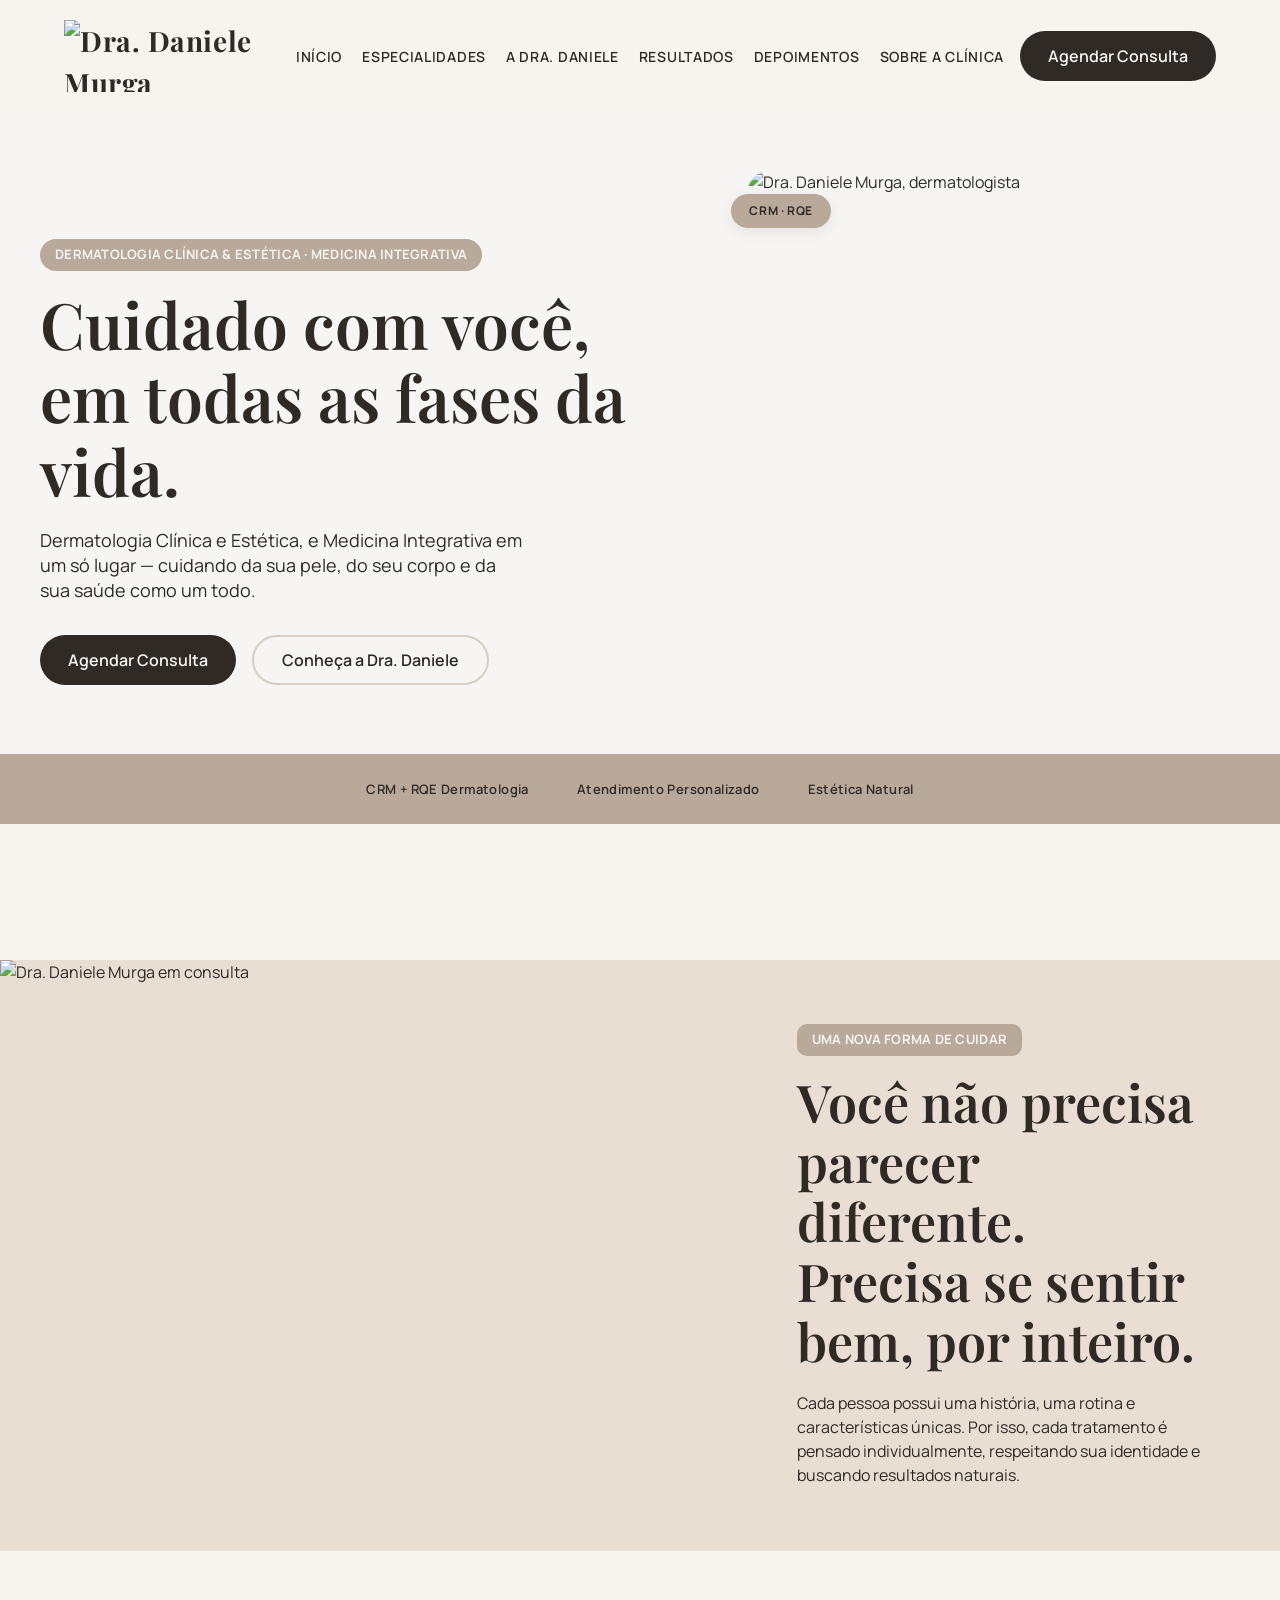
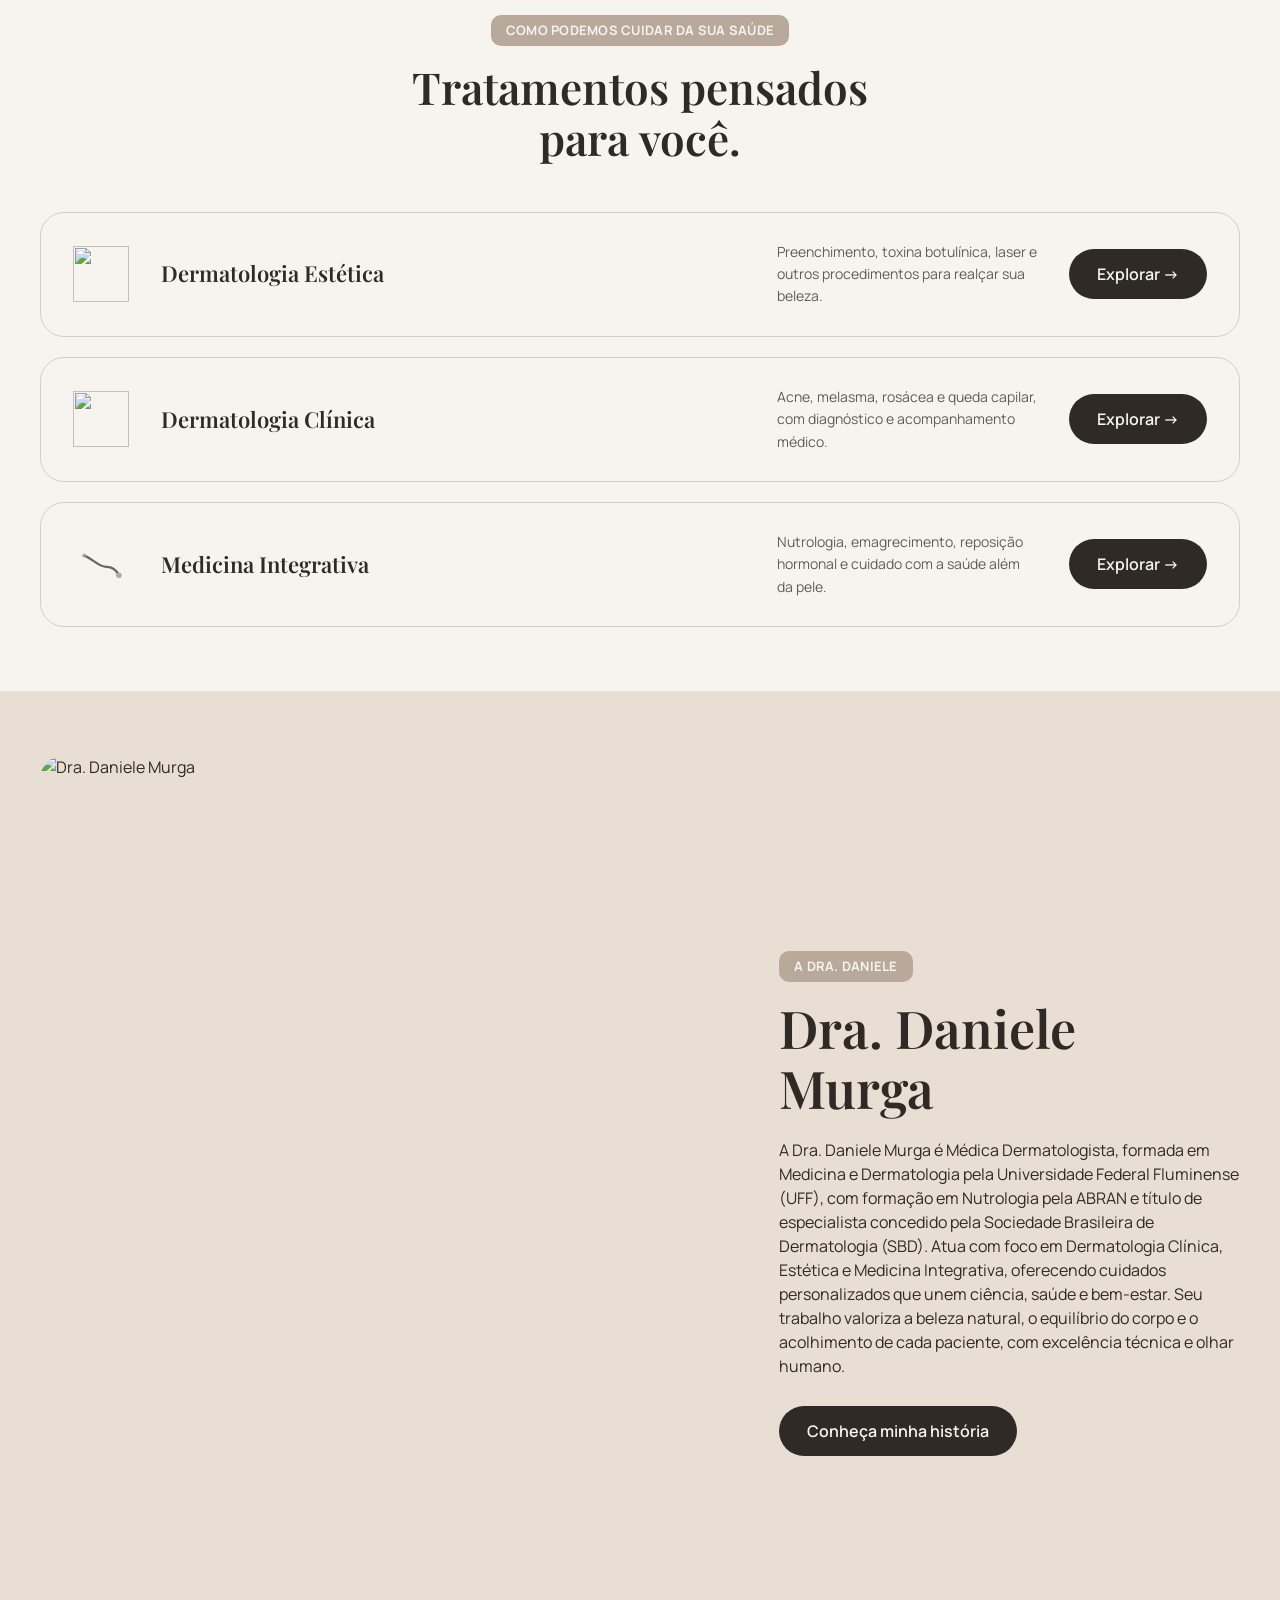
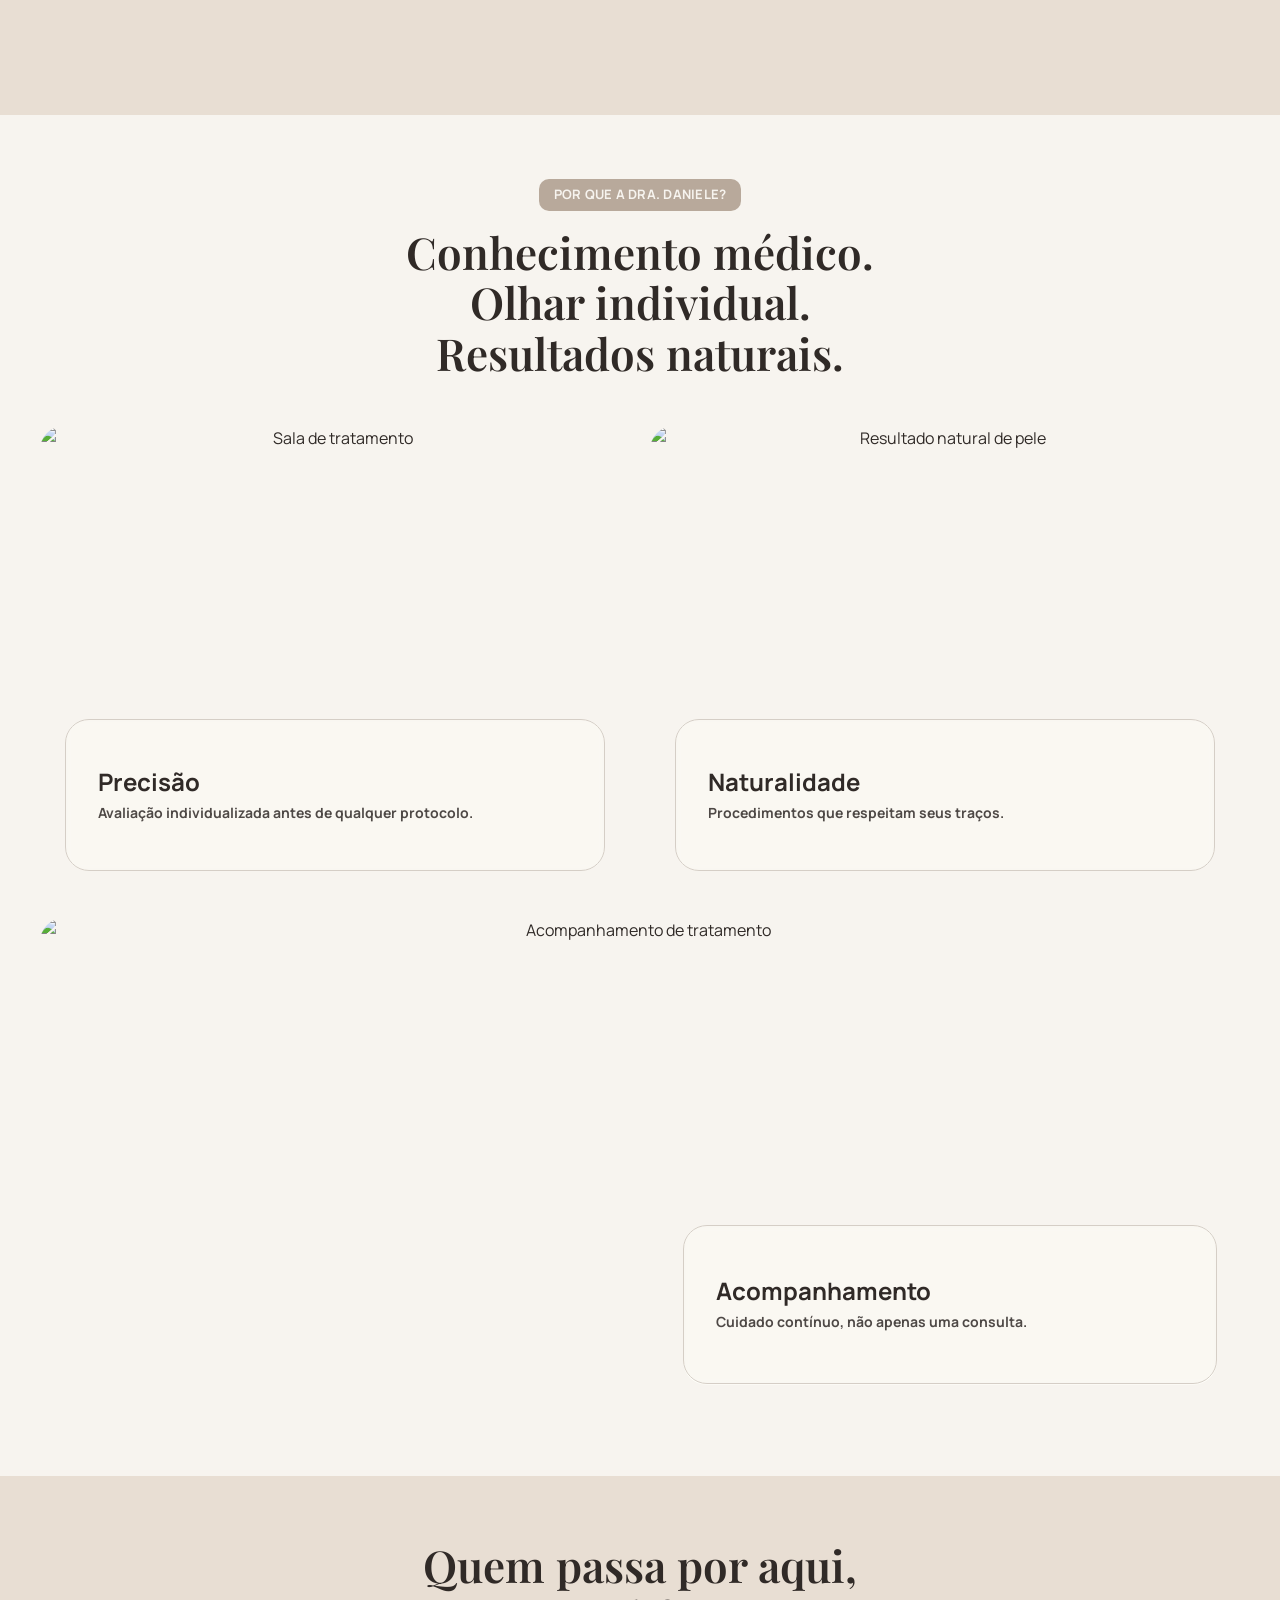
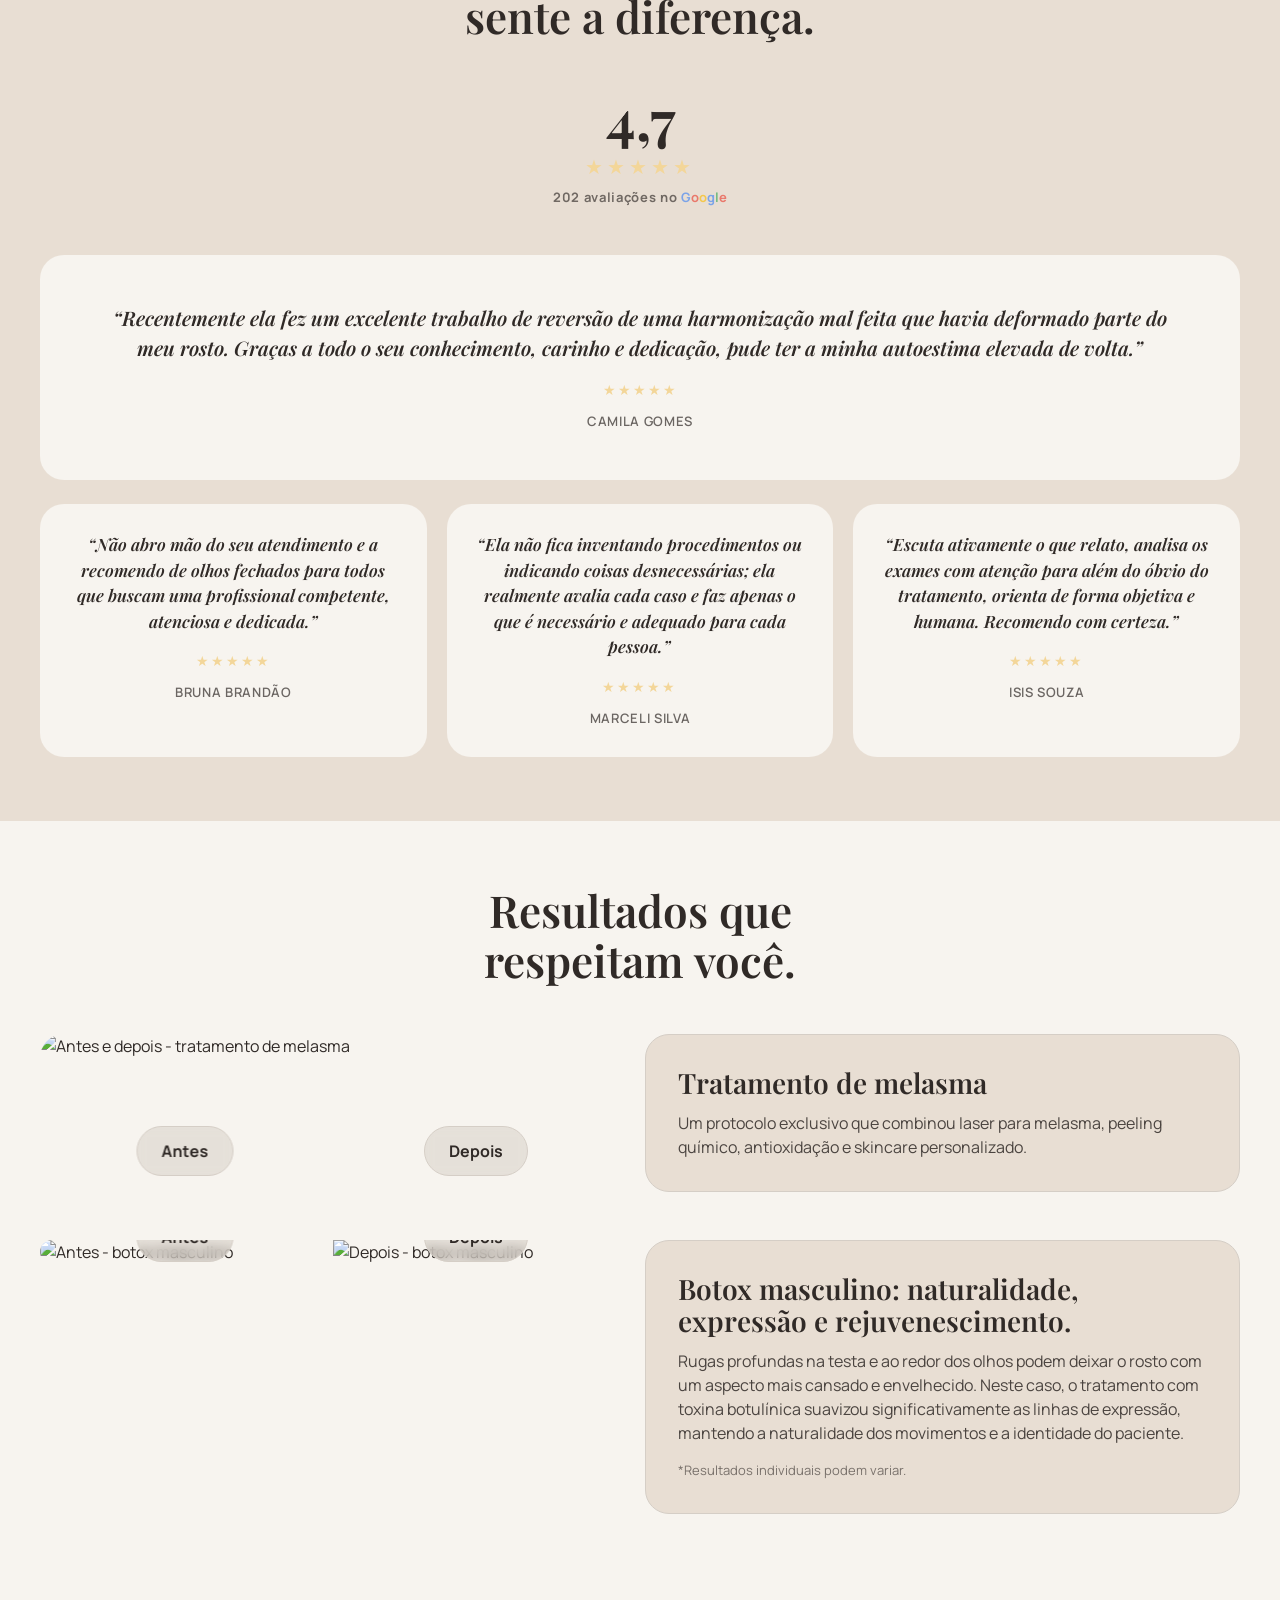
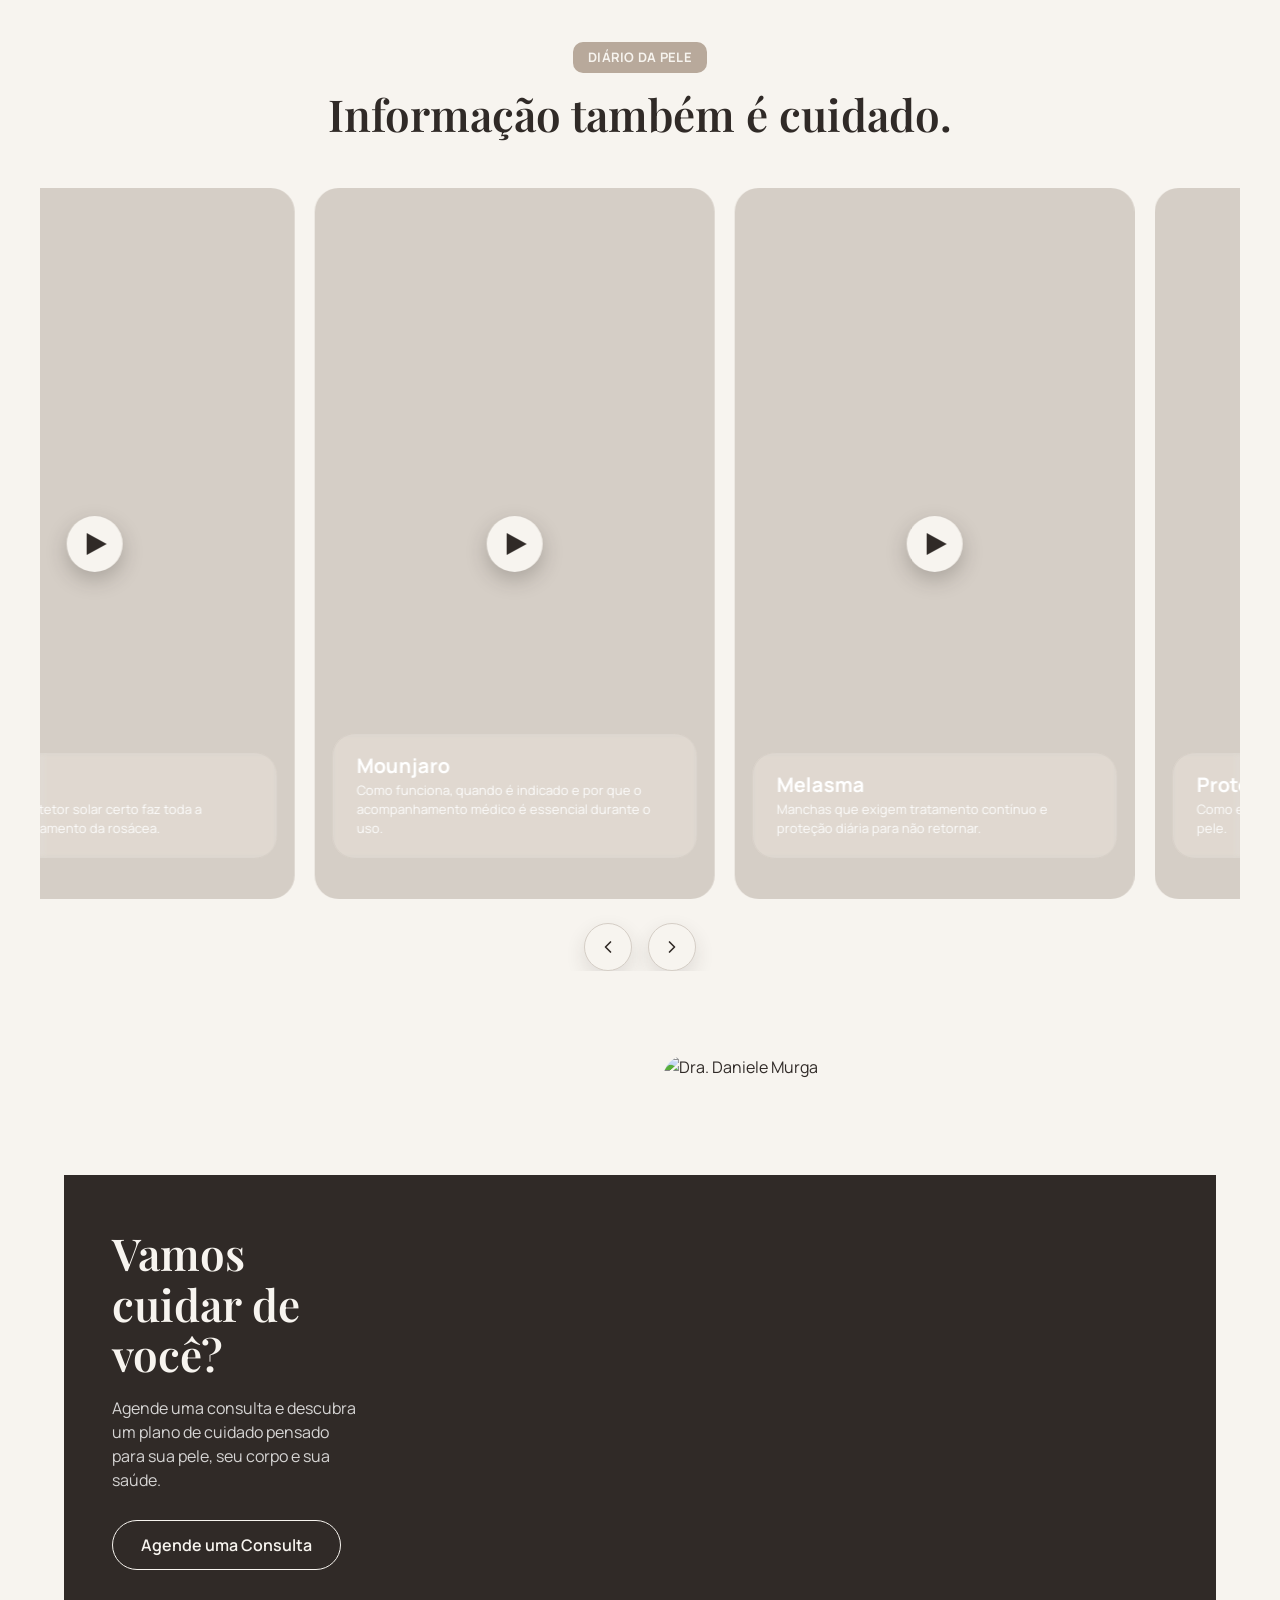
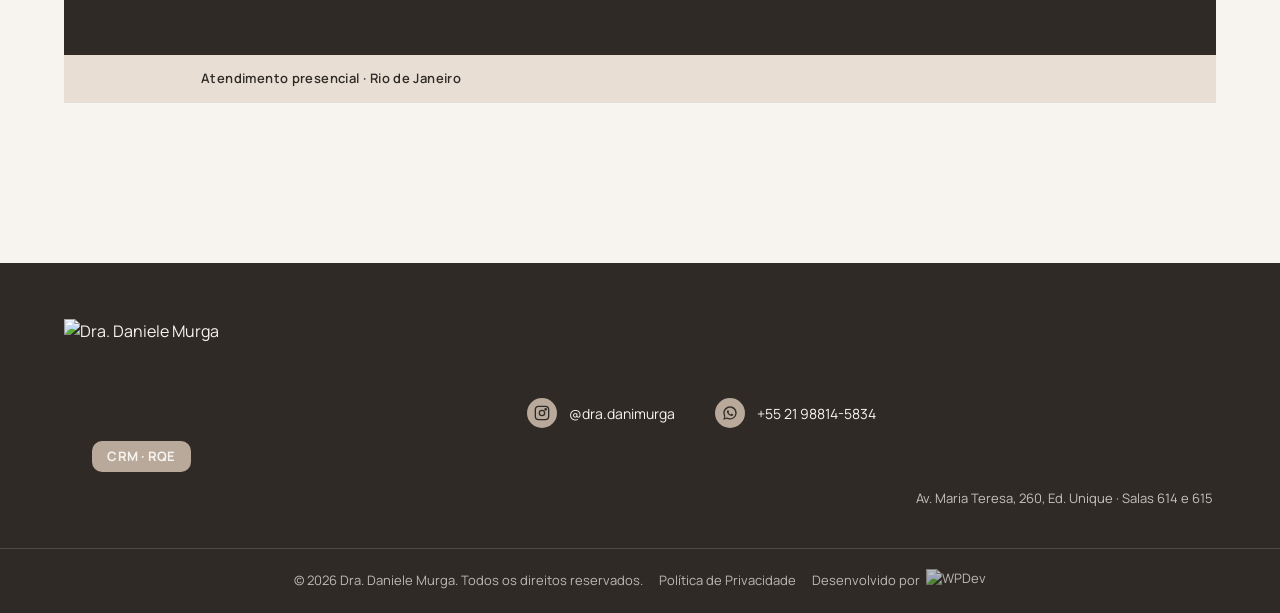
==== index.html @ fc2ddd0c "Adiciona llms.txt e padroniza versao de cache (v) do CSS e JS em todas as 9 paginas" ====
<!DOCTYPE html>
<html lang="pt-BR">
<head>
  <meta charset="UTF-8">
  <meta name="viewport" content="width=device-width, initial-scale=1.0">
  <title>Dra. Daniele Murga | Dermatologia, Nutrologia e Medicina Integrativa em Campo Grande, RJ</title>
  <meta name="description" content="Dermatologia Clinica e Estetica, Nutrologia e Medicina Integrativa com a Dra. Daniele Murga em Campo Grande, RJ. Cuidado com voce por inteiro, em todas as fases da vida.">
  <link rel="canonical" href="https://dradanielemurga.com.br/">
  <meta property="og:type" content="website">
  <meta property="og:locale" content="pt_BR">
  <meta property="og:site_name" content="Dra. Daniele Murga">
  <meta property="og:title" content="Dra. Daniele Murga | Dermatologia, Nutrologia e Medicina Integrativa em Campo Grande, RJ">
  <meta property="og:description" content="Dermatologia Clinica e Estetica, Nutrologia e Medicina Integrativa com a Dra. Daniele Murga em Campo Grande, RJ. Cuidado com voce por inteiro, em todas as fases da vida.">
  <meta property="og:url" content="https://dradanielemurga.com.br/">
  <meta property="og:image" content="https://res.cloudinary.com/do0uq7w4n/image/upload/f_auto,q_auto,w_900,c_limit/v1788412300/hero-daniele_muzgtg.jpg">
  <meta name="twitter:card" content="summary_large_image">
  <meta name="twitter:title" content="Dra. Daniele Murga | Dermatologia, Nutrologia e Medicina Integrativa em Campo Grande, RJ">
  <meta name="twitter:description" content="Dermatologia Clinica e Estetica, Nutrologia e Medicina Integrativa com a Dra. Daniele Murga em Campo Grande, RJ. Cuidado com voce por inteiro, em todas as fases da vida.">
  <meta name="twitter:image" content="https://res.cloudinary.com/do0uq7w4n/image/upload/f_auto,q_auto,w_900,c_limit/v1788412300/hero-daniele_muzgtg.jpg">
  <link rel="icon" type="image/x-icon" href="https://res.cloudinary.com/do0uq7w4n/image/upload/f_auto,q_auto/v1789418625/favicon_nevyte.ico">
  <link rel="icon" type="image/png" sizes="16x16" href="https://res.cloudinary.com/do0uq7w4n/image/upload/f_auto,q_auto/v1789418625/favicon-16x16_kyygbx.png">
  <link rel="icon" type="image/png" sizes="32x32" href="https://res.cloudinary.com/do0uq7w4n/image/upload/f_auto,q_auto/v1789418625/favicon-32x32_kxkkxc.png">
  <link rel="apple-touch-icon" sizes="180x180" href="https://res.cloudinary.com/do0uq7w4n/image/upload/f_auto,q_auto/v1789418625/apple-touch-icon_1_zkpf9a.png">
  <link rel="icon" type="image/png" sizes="192x192" href="https://res.cloudinary.com/do0uq7w4n/image/upload/f_auto,q_auto/v1789418625/android-chrome-192x192_qhouih.png">
  <link rel="icon" type="image/png" sizes="512x512" href="https://res.cloudinary.com/do0uq7w4n/image/upload/f_auto,q_auto/v1789418625/android-chrome-512x512_zljkpy.png">
  <link rel="preconnect" href="https://fonts.googleapis.com">
  <link rel="preconnect" href="https://fonts.gstatic.com" crossorigin>
  <link rel="stylesheet" href="https://fonts.googleapis.com/css2?family=Playfair+Display:wght@400;600;700&family=Manrope:wght@400;500;600;700&display=swap">
  <link rel="stylesheet" href="css/style.css?v=60">
  <script type="application/ld+json">
  {
    "@context": "https://schema.org",
    "@type": "Physician",
    "name": "Dra. Daniele Murga",
    "image": "https://res.cloudinary.com/do0uq7w4n/image/upload/f_auto,q_auto,w_900,c_limit/v1788412300/hero-daniele_muzgtg.jpg",
    "url": "https://dradanielemurga.com.br/",
    "telephone": "+5521988145834",
    "medicalSpecialty": ["Dermatology"],
    "description": "Dermatologia Clinica e Estetica, Nutrologia e Medicina Integrativa em Campo Grande, Rio de Janeiro.",
    "address": {
      "@type": "PostalAddress",
      "streetAddress": "Av. Maria Teresa, 260, Unique, Sala 615",
      "addressLocality": "Rio de Janeiro",
      "addressRegion": "RJ",
      "postalCode": "23050-160",
      "addressCountry": "BR"
    },
    "geo": {
      "@type": "GeoCoordinates",
      "latitude": -22.9064354,
      "longitude": -43.5659653
    },
    "areaServed": {
      "@type": "GeoCircle",
      "geoMidpoint": {
        "@type": "GeoCoordinates",
        "latitude": -22.9064354,
        "longitude": -43.5659653
      },
      "geoRadius": "20000"
    },
    "hasMap": "https://www.google.com/maps/search/?api=1&query=-22.9064354,-43.5659653",
    "openingHoursSpecification": [
      {
        "@type": "OpeningHoursSpecification",
        "dayOfWeek": ["Monday", "Tuesday", "Wednesday", "Thursday", "Friday"],
        "opens": "08:00",
        "closes": "12:00"
      },
      {
        "@type": "OpeningHoursSpecification",
        "dayOfWeek": ["Monday", "Tuesday", "Wednesday", "Thursday", "Friday"],
        "opens": "13:00",
        "closes": "17:00"
      }
    ]
  }
  </script>
</head>
<body class="page-home">

  <div id="header-placeholder"></div>
  <script>
    (function () {
      var xhr = new XMLHttpRequest();
      xhr.open('GET', 'partials/header.html', false);
      try { xhr.send(null); } catch (erro) { /* silencioso: pagina segue sem header em vez de quebrar */ }
      if (xhr.status === 200 || xhr.status === 0) {
        document.getElementById('header-placeholder').outerHTML = xhr.responseText;
      }
    })();
  </script>

  <section class="hero">
    <div class="container-home hero-inner">
      <div class="hero-content">
        <span class="badge badge-hero-home">Dermatologia Cl&iacute;nica &amp; Est&eacute;tica &middot; Medicina Integrativa</span>
        <h1>Cuidado com voc&ecirc;,<br>em todas as fases da vida.</h1>
        <p class="hero-text">
          Dermatologia Cl&iacute;nica e Est&eacute;tica, e Medicina
          Integrativa em um s&oacute; lugar &mdash; cuidando da sua pele, do
          seu corpo e da sua sa&uacute;de como um todo.
        </p>
        <div class="hero-buttons">
          <a href="https://wa.me/5521988145834?text=Ol%C3%A1%2C%20vi%20o%20site%20da%20Dra.%20Daniele%20e%20gostaria%20de%20agendar%20uma%20consulta." class="btn btn-primary" target="_blank" rel="noopener">Agendar Consulta</a>
          <a href="#sobre" class="btn btn-secondary">Conhe&ccedil;a a Dra. Daniele</a>
        </div>
      </div>

      <div class="hero-photo">
        <img src="https://res.cloudinary.com/do0uq7w4n/image/upload/f_auto,q_auto,w_900,c_limit/v1788412300/hero-daniele_muzgtg.jpg" alt="Dra. Daniele Murga, dermatologista">
        <span class="badge-float">CRM &middot; RQE</span>
      </div>
    </div>

    <div class="hero-credentials">
      <div class="container credentials-inner">
        <span>CRM + RQE Dermatologia</span>
        <span>Atendimento Personalizado</span>
        <span>Est&eacute;tica Natural</span>
      </div>
    </div>
  </section>


  <section class="intro">
    <div class="intro-photo">
      <img src="https://res.cloudinary.com/do0uq7w4n/image/upload/f_auto,q_auto,w_800,c_limit/v1788412749/intro-daniele_wxfpnn.jpg" alt="Dra. Daniele Murga em consulta">
    </div>
    <div class="intro-text">
      <span class="badge">Uma nova forma de cuidar</span>
      <h2>Voc&ecirc; n&atilde;o precisa parecer diferente.<br>Precisa se sentir bem, por inteiro.</h2>
      <p>Cada pessoa possui uma hist&oacute;ria, uma rotina e caracter&iacute;sticas &uacute;nicas. Por isso, cada tratamento &eacute; pensado individualmente, respeitando sua identidade e buscando resultados naturais.</p>
    </div>
  </section>

    <section class="treatments" id="tratamentos">
    <div class="container-home">
      <span class="badge badge-center">Como podemos cuidar da sua saúde</span>
      <h2 class="section-title">Tratamentos pensados<br>para voc&ecirc;.</h2>

      <div class="treatments-columns">
        <div class="treatment-block">
          <span class="treatment-block-icon" aria-hidden="true">
            <img src="https://res.cloudinary.com/do0uq7w4n/image/upload/f_auto,q_auto/v1788500593/icon-rejuvenescimento_grwuwa.png" alt="">
          </span>
          <div class="treatment-block-info">
            <h3>Dermatologia Est&eacute;tica</h3>
            <p>Preenchimento, toxina botul&iacute;nica, laser e outros procedimentos para realçar sua beleza.</p>
          </div>
          <a href="dermatologia-estetica.html" class="btn btn-primary treatment-block-link">Explorar &rarr;</a>
        </div>

        <div class="treatment-block">
          <span class="treatment-block-icon" aria-hidden="true">
            <img src="https://res.cloudinary.com/do0uq7w4n/image/upload/f_auto,q_auto/v1788500593/icon-saude-pele_ovcmnl.png" alt="">
          </span>
          <div class="treatment-block-info">
            <h3>Dermatologia Cl&iacute;nica</h3>
            <p>Acne, melasma, ros&aacute;cea e queda capilar, com diagn&oacute;stico e acompanhamento m&eacute;dico.</p>
          </div>
          <a href="medicina-clinica.html" class="btn btn-primary treatment-block-link">Explorar &rarr;</a>
        </div>

        <div class="treatment-block">
          <span class="treatment-block-icon" aria-hidden="true">
            <img src="assets/placeholders/icon-emagrecimento.svg" alt="">
          </span>
          <div class="treatment-block-info">
            <h3>Medicina Integrativa</h3>
            <p>Nutrologia, emagrecimento, reposi&ccedil;&atilde;o hormonal e cuidado com a sa&uacute;de al&eacute;m da pele.</p>
          </div>
          <a href="medicina-integrativa.html" class="btn btn-primary treatment-block-link">Explorar &rarr;</a>
        </div>
      </div>
    </div>
  </section>


  <section class="bio" id="sobre">
    <div class="container-home bio-inner">
      <div class="bio-photo">
        <img src="https://res.cloudinary.com/do0uq7w4n/image/upload/f_auto,q_auto,w_700,c_limit/v1788411888/bio-daniele_vxtzha.jpg" alt="Dra. Daniele Murga">
      </div>
      <div class="bio-text">
        <span class="badge">A Dra. Daniele</span>
        <h2>Dra. Daniele Murga</h2>
        <p>
          A Dra. Daniele Murga &eacute; M&eacute;dica Dermatologista, formada em
          Medicina e Dermatologia pela Universidade Federal Fluminense (UFF),
          com forma&ccedil;&atilde;o em Nutrologia pela ABRAN e t&iacute;tulo de
          especialista concedido pela Sociedade Brasileira de Dermatologia (SBD).
          Atua com foco em Dermatologia Cl&iacute;nica, Est&eacute;tica e Medicina
          Integrativa, oferecendo cuidados personalizados que unem ci&ecirc;ncia,
          sa&uacute;de e bem-estar. Seu trabalho valoriza a beleza natural, o
          equil&iacute;brio do corpo e o acolhimento de cada paciente, com
          excel&ecirc;ncia t&eacute;cnica e olhar humano.
        </p>
        <a href="sobre-dra-daniele.html" class="btn btn-primary">Conhe&ccedil;a minha hist&oacute;ria</a>
      </div>
    </div>
  </section>


  <section class="why">
    <div class="container-home">
      <span class="badge badge-center">Por que a Dra. Daniele?</span>
      <h2 class="section-title section-title-center">
        Conhecimento m&eacute;dico.<br>
        Olhar individual.<br>
        Resultados naturais.
      </h2>

      <div class="why-grid">
        <div class="why-card why-card-precisao">
          <img src="https://res.cloudinary.com/do0uq7w4n/image/upload/f_auto,q_auto,w_800,c_limit/v1789178877/precisao_home_oz86pe.png" alt="Sala de tratamento">
          <div class="why-overlay">
            <h3>Precis&atilde;o</h3>
            <p>Avalia&ccedil;&atilde;o individualizada antes de qualquer protocolo.</p>
          </div>
        </div>

        <div class="why-card why-card-naturalidade">
          <img src="https://res.cloudinary.com/do0uq7w4n/image/upload/f_auto,q_auto,w_800,c_limit/v1789178877/naturalidade_home_oua3ws.png" alt="Resultado natural de pele">
          <div class="why-overlay">
            <h3>Naturalidade</h3>
            <p>Procedimentos que respeitam seus tra&ccedil;os.</p>
          </div>
        </div>

        <div class="why-card why-card-acompanhamento">
          <img src="https://res.cloudinary.com/do0uq7w4n/image/upload/f_auto,q_auto,w_800,c_limit/v1789178877/acompanhamento_home_hu8qho.png" alt="Acompanhamento de tratamento">
          <div class="why-overlay">
            <h3>Acompanhamento</h3>
            <p>Cuidado cont&iacute;nuo, n&atilde;o apenas uma consulta.</p>
          </div>
        </div>
      </div>
    </div>
  </section>


  <section class="testimonials">
    <div class="container-home">
      <h2 class="section-title section-title-center">Quem passa por aqui,<br>sente a diferença.</h2>

      <div class="google-stat">
        <span class="google-stat-number">4,7</span>
        <span class="google-stat-stars" aria-hidden="true">&#9733;&#9733;&#9733;&#9733;&#9733;</span>
        <span class="google-stat-count">202 avalia&ccedil;&otilde;es no <span class="google-review-source"><span>G</span><span>o</span><span>o</span><span>g</span><span>l</span><span>e</span></span></span>
      </div>

      <div class="testimonial-featured">
        <p class="testimonial-quote">&ldquo;Recentemente ela fez um excelente trabalho de revers&atilde;o de uma harmoniza&ccedil;&atilde;o mal feita que havia deformado parte do meu rosto. Gra&ccedil;as a todo o seu conhecimento, carinho e dedica&ccedil;&atilde;o, pude ter a minha autoestima elevada de volta.&rdquo;</p>
        <div class="testimonial-stars">&#9733;&#9733;&#9733;&#9733;&#9733;</div>
        <span class="testimonial-author">Camila Gomes</span>
      </div>

      <div class="testimonials-grid">
        <div class="testimonial-card">
          <p class="testimonial-quote">&ldquo;N&atilde;o abro m&atilde;o do seu atendimento e a recomendo de olhos fechados para todos que buscam uma profissional competente, atenciosa e dedicada.&rdquo;</p>
          <div class="testimonial-stars">&#9733;&#9733;&#9733;&#9733;&#9733;</div>
          <span class="testimonial-author">Bruna Brand&atilde;o</span>
        </div>
        <div class="testimonial-card">
          <p class="testimonial-quote">&ldquo;Ela n&atilde;o fica inventando procedimentos ou indicando coisas desnecess&aacute;rias; ela realmente avalia cada caso e faz apenas o que &eacute; necess&aacute;rio e adequado para cada pessoa.&rdquo;</p>
          <div class="testimonial-stars">&#9733;&#9733;&#9733;&#9733;&#9733;</div>
          <span class="testimonial-author">Marceli Silva</span>
        </div>
        <div class="testimonial-card">
          <p class="testimonial-quote">&ldquo;Escuta ativamente o que relato, analisa os exames com aten&ccedil;&atilde;o para al&eacute;m do &oacute;bvio do tratamento, orienta de forma objetiva e humana. Recomendo com certeza.&rdquo;</p>
          <div class="testimonial-stars">&#9733;&#9733;&#9733;&#9733;&#9733;</div>
          <span class="testimonial-author">Isis Souza</span>
        </div>
      </div>
    </div>
  </section>

  <section class="results" id="resultados">
    <div class="container-home">
      <h2 class="section-title section-title-center">Resultados que<br>respeitam voc&ecirc;.</h2>

      <div class="result-row">
        <div class="result-photo">
          <img src="https://res.cloudinary.com/do0uq7w4n/image/upload/f_auto,q_auto,w_700,c_limit/v1788405817/antes-depois-melasma_h8nguf.jpg" alt="Antes e depois - tratamento de melasma">
          <span class="result-badge result-badge-left">Antes</span>
          <span class="result-badge result-badge-right">Depois</span>
        </div>
        <div class="result-text">
          <h3>Tratamento de melasma</h3>
          <p>Um protocolo exclusivo que combinou laser para melasma, peeling qu&iacute;mico, antioxida&ccedil;&atilde;o e skincare personalizado.</p>
        </div>
      </div>

      <div class="result-row">
        <div class="result-photo result-photo-pair">
          <img src="https://res.cloudinary.com/do0uq7w4n/image/upload/f_auto,q_auto,w_500,c_limit/v1788405549/antes-botox_h2y8q7.jpg" alt="Antes - botox masculino">
          <img src="https://res.cloudinary.com/do0uq7w4n/image/upload/f_auto,q_auto,w_500,c_limit/v1788405549/depois-botox_mdqsyp.jpg" alt="Depois - botox masculino">
          <span class="result-badge result-badge-left">Antes</span>
          <span class="result-badge result-badge-right">Depois</span>
        </div>
        <div class="result-text">
          <h3>Botox masculino: naturalidade, express&atilde;o e rejuvenescimento.</h3>
          <p>Rugas profundas na testa e ao redor dos olhos podem deixar o rosto com um aspecto mais cansado e envelhecido. Neste caso, o tratamento com toxina botul&iacute;nica suavizou significativamente as linhas de express&atilde;o, mantendo a naturalidade dos movimentos e a identidade do paciente.</p>
          <span class="result-disclaimer">*Resultados individuais podem variar.</span>
        </div>
      </div>
    </div>
  </section>

  <section class="diary" id="conteudos">
    <div class="container-home">
      <span class="badge badge-center">Di&aacute;rio da Pele</span>
      <h2 class="section-title section-title-center">Informa&ccedil;&atilde;o tamb&eacute;m &eacute; cuidado.</h2>

      <div class="diary-carousel">
        <div class="diary-track" id="diary-track"></div>
        <div class="diary-carousel-controls">
          <button type="button" class="diary-nav diary-nav-prev" id="diary-prev" aria-label="Ver vídeos anteriores">
            <svg width="20" height="20" viewBox="0 0 24 24" fill="none" stroke="currentColor" stroke-width="2" stroke-linecap="round" stroke-linejoin="round"><path d="M15 18l-6-6 6-6"/></svg>
          </button>
          <button type="button" class="diary-nav diary-nav-next" id="diary-next" aria-label="Ver mais vídeos">
            <svg width="20" height="20" viewBox="0 0 24 24" fill="none" stroke="currentColor" stroke-width="2" stroke-linecap="round" stroke-linejoin="round"><path d="M9 18l6-6-6-6"/></svg>
          </button>
        </div>
      </div>
    </div>
  </section>

  <div id="cta-final-placeholder"
       data-titulo="Vamos cuidar de você?"
       data-texto="Agende uma consulta e descubra um plano de cuidado pensado para sua pele, seu corpo e sua saúde."
       data-botao="Agende uma Consulta"
       data-link="https://wa.me/5521988145834?text=Ol%C3%A1%2C%20vi%20o%20site%20da%20Dra.%20Daniele%20e%20gostaria%20de%20agendar%20uma%20consulta."
       data-foto="https://res.cloudinary.com/do0uq7w4n/image/upload/f_auto,q_auto/v1789171441/cta_home_npyf1k.png">
  </div>
  <script>
    (function () {
      var placeholder = document.getElementById('cta-final-placeholder');
      var dados = {
        titulo: placeholder.dataset.titulo,
        texto: placeholder.dataset.texto,
        botao: placeholder.dataset.botao,
        link: placeholder.dataset.link,
        foto: placeholder.dataset.foto
      };

      var xhr = new XMLHttpRequest();
      xhr.open('GET', 'partials/cta-final.html', false);
      try { xhr.send(null); } catch (erro) { /* silencioso: pagina segue sem CTA em vez de quebrar */ }
      if (xhr.status === 200 || xhr.status === 0) {
        placeholder.outerHTML = xhr.responseText;
        document.getElementById('cta-final-titulo').innerHTML = dados.titulo;
        document.getElementById('cta-final-texto').textContent = dados.texto;
        document.getElementById('cta-final-botao').textContent = dados.botao;
        var botaoCta = document.getElementById('cta-final-botao');
        botaoCta.href = dados.link;
        if (dados.link.indexOf('wa.me') !== -1) {
          botaoCta.target = '_blank';
          botaoCta.rel = 'noopener';
        }
        document.getElementById('cta-final-foto').src = dados.foto;
      }
    })();
  </script>

  <div id="footer-placeholder"></div>
  <script>
    (function () {
      var xhr = new XMLHttpRequest();
      xhr.open('GET', 'partials/footer.html', false);
      try { xhr.send(null); } catch (erro) { /* silencioso: pagina segue sem footer em vez de quebrar */ }
      if (xhr.status === 200 || xhr.status === 0) {
        document.getElementById('footer-placeholder').outerHTML = xhr.responseText;
      }
    })();
  </script>

  <script src="js/script.js?v=36"></script>
</body>
</html>
---- css/style.css ----
/* ==========================================================================
   DESIGN TOKENS - Dra. Daniele Murga
   Valores de cor abaixo sao aproximados, ajustar com hex exato do Figma
   ========================================================================== */

:root {
  /* Paleta */
  --color-ivory: #F7F4EF;      /* primary - base da interface */
  --color-warm-sand: #E8DED3;  /* secondary - blocos e destaque */
  --color-taupe: #B8A99B;      /* accent - detalhes e linhas */
  --color-espresso: #302A27;   /* dark - texto principal */
  --color-stone: #D5CEC6;      /* neutral - bordas e divisores */
  --color-charcoal: #302A27;   /* CTA background */

  /* Tipografia */
  --font-title: 'Playfair Display', serif;
  --font-body: 'Manrope', sans-serif;

  --size-h1-desktop: 72px;
  --size-h1-mobile: 48px;
  --size-h2: 44px;
  --size-h3: 24px;
  --size-body: 16px;
  --line-height-body: 1.5;

  /* Componentes */
  --radius-button: 999px;
  --button-height: 50px;
}

* {
  margin: 0;
  padding: 0;
  box-sizing: border-box;
}

/* overflow-x fica somente no body (nao tambem no html): definir a
   mesma propriedade non-visible nos dois cria dois containers de
   scroll aninhados (o "quirk" de propagacao do scroll do body para o
   viewport deixa de acontecer) e isso quebra position: sticky no
   header, que passa a "rolar junto" em vez de fixar no topo. */
html {
  width: 100%;
}

body {
  font-family: var(--font-body);
  color: var(--color-espresso);
  background-color: var(--color-ivory);
  line-height: var(--line-height-body);
  overflow-x: hidden;
  width: 100%;
}

h1, h2, h3 {
  font-family: var(--font-title);
  font-weight: 600;
  line-height: 1.15;
}

h1 {
  font-size: clamp(34px, 5vw, 72px);
  font-weight: 600;
}

h2 {
  font-size: var(--size-h2);
}

h3 {
  font-size: var(--size-h3);
}

@media (max-width: 700px) {
  h2 {
    font-size: clamp(26px, 7vw, 34px);
  }

  h3 {
    font-size: clamp(18px, 5vw, 22px);
  }
}

.btn {
  display: inline-block;
  border-radius: var(--radius-button);
  height: var(--button-height);
  padding: 0 28px;
  display: inline-flex;
  align-items: center;
  justify-content: center;
  font-family: var(--font-body);
  font-weight: 600;
  text-decoration: none;
  cursor: pointer;
  transition: transform 0.2s ease, background-color 0.2s ease;
}

.btn:hover {
  transform: scale(1.03);
}

.btn-primary {
  background-color: #302A27;
  color: #F7F4EF;
  border: none;
}

.btn-secondary {
  background-color: transparent;
  color: #302A27;
  border: 2px solid var(--color-stone);
}

/* ==========================================================================
   LAYOUT BASE
   ========================================================================== */

.container {
  max-width: 1200px;
  margin: 0 auto;
  padding: 0 24px;
}

/* Container mais largo, usado apenas nas secoes da Home, para
   reproduzir o gutter de 80px / conteudo de 1280px do frame do
   Figma (1440px) sem alterar o container padrao usado nas
   demais paginas do site. */
.container-home {
  max-width: 1360px;
  margin: 0 auto;
  padding: 0 24px;
}

@media (min-width: 900px) {
  .container-home {
    padding: 0 40px;
  }
}

/* ==========================================================================
   HEADER
   ========================================================================== */

/* ---- Header compartilhado (partials/header.html), consumido por
   todas as paginas via JS. Sempre position: sticky - pinado no topo
   assim que a rolagem ultrapassa o inicio da pagina, sem precisar
   remover o header do fluxo normal (evita hacks de altura/padding-top
   no conteudo seguinte). O mesmo comportamento de opacidade/scroll se
   aplica em qualquer pagina, controlado por uma unica instancia de JS
   (ver initHeader() em js/script.js). ---- */
.site-header {
  position: sticky;
  top: 0;
  left: 0;
  right: 0;
  z-index: 1000;
  transition: box-shadow 0.3s ease;
}

/* Opacidade 100% no topo: fundo solido com a cor de identidade do
   site (sem transparencia baixa deixando o conteudo atravessar). */
.site-header::before {
  content: "";
  position: absolute;
  inset: 0;
  background-color: var(--color-ivory);
  z-index: -1;
}

/* Ao rolar: mantem opacidade alta, mas adiciona blur/leve translucidez
   (efeito vidro) e sombra sutil, sem deixar o conteudo de tras
   interferir visualmente no menu. */
.site-header.is-scrolled {
  box-shadow: 0 8px 24px rgba(48, 42, 39, 0.08);
}

.site-header.is-scrolled::before {
  background-color: rgba(245, 241, 235, 0.55);
  backdrop-filter: blur(16px);
  -webkit-backdrop-filter: blur(16px);
  transition: background-color 0.3s ease, backdrop-filter 0.3s ease, -webkit-backdrop-filter 0.3s ease;
}

.header-inner {
  display: flex;
  align-items: center;
  justify-content: space-between;
  padding-top: 20px;
  padding-bottom: 20px;
  gap: 16px;
  position: relative;
}

/* Com o header sticky, um link ancora (#tratamentos, #sobre, etc.)
   precisa de folga no topo para nao ficar escondido atras dele. */
[id] {
  scroll-margin-top: 100px;
}

/* Desktop: logo fixo a esquerda, navegacao centralizada no espaco
   disponivel, CTA fixo a direita - nao e um simples space-between,
   pois a navegacao fica centrada entre a logo e o CTA, e nao colada
   a nenhum dos dois. Aplicado a todas as paginas, ja que o header e
   um unico componente compartilhado. */
@media (min-width: 900px) {
  .header-inner {
    display: grid;
    grid-template-columns: auto 1fr auto;
    justify-content: normal;
  }

  .header-inner .main-nav {
    justify-self: center;
  }

  .header-inner .header-cta-desktop {
    justify-self: end;
  }
}

.logo {
  font-family: var(--font-title);
  font-size: 28px;
  font-weight: 700;
  color: var(--color-espresso);
  text-decoration: none;
  letter-spacing: 0.02em;
}

.main-nav a {
  font-family: var(--font-body);
  font-size: 14px;
  font-weight: 600;
  text-transform: uppercase;
  letter-spacing: 0.05em;
  color: var(--color-espresso);
  text-decoration: none;
}

/* ---- Dropdown "Tratamentos" ---- */

.nav-item {
  position: relative;
}

.nav-dropdown {
  display: flex;
  flex-direction: column;
}

@media (min-width: 900px) {
  .nav-item.has-dropdown {
    position: relative;
    display: flex;
    align-items: center;
  }

  .nav-dropdown {
    position: absolute;
    top: 100%;
    left: 50%;
    width: 240px;
    transform: translateX(-50%) translateY(-6px);
    margin-top: 0;
    padding-top: 14px;
    background-color: transparent;
    opacity: 0;
    visibility: hidden;
    pointer-events: none;
    transition: opacity 0.2s ease, transform 0.2s ease;
    z-index: 50;
  }

  .nav-dropdown-inner {
    background-color: var(--color-ivory);
    border: 1px solid var(--color-stone);
    border-radius: 16px;
    padding: 12px;
    min-width: 220px;
    box-shadow: 0 12px 32px rgba(48, 42, 39, 0.12);
    display: flex;
    flex-direction: column;
    gap: 2px;
  }

  .nav-item.has-dropdown:hover .nav-dropdown,
  .nav-item.has-dropdown:focus-within .nav-dropdown {
    opacity: 1;
    visibility: visible;
    pointer-events: auto;
    transform: translateX(-50%) translateY(0);
  }

  .nav-dropdown a {
    display: block;
    padding: 14px 20px;
    margin: 0 4px;
    border-radius: 10px;
    text-transform: none;
    letter-spacing: 0;
    font-size: 14px;
    line-height: 1.4;
    white-space: nowrap;
    text-align: center;
  }

  .nav-dropdown a:hover {
    background-color: var(--color-warm-sand);
  }
}

/* ---- Menu mobile (off-canvas) ---- */

.main-nav {
  display: flex;
  flex-direction: column;
  align-items: flex-start;
  gap: 4px;
  position: fixed;
  top: 0;
  right: 0;
  height: 100vh;
  width: min(80vw, 320px);
  background-color: var(--color-ivory);
  padding: 96px 32px 32px;
  transform: translateX(100%);
  transition: transform 0.3s ease;
  z-index: 200;
  box-shadow: -12px 0 32px rgba(48, 42, 39, 0.12);
}

.main-nav.is-active {
  transform: translateX(0);
}

.main-nav a {
  width: 100%;
  padding: 14px 0;
  border-bottom: 1px solid var(--color-stone);
}

.nav-item.has-dropdown {
  width: 100%;
  display: flex;
  flex-direction: column;
}

.nav-item-trigger {
  border-bottom: none !important;
  padding-bottom: 6px !important;
  opacity: 0.6;
  font-size: 12px !important;
}

.nav-dropdown {
  width: 100%;
  padding-left: 16px;
  border-bottom: 1px solid var(--color-stone);
}

.nav-dropdown a {
  display: block;
  width: 100%;
  border-bottom: none;
  padding: 10px 0 !important;
  text-transform: none;
  letter-spacing: 0;
  font-size: 14px;
}

.main-nav .nav-cta {
  margin-top: 20px;
  width: 100%;
  border: none;
  justify-content: center;
  color: var(--color-ivory);
}

.menu-overlay {
  display: none;
  position: fixed;
  inset: 0;
  background-color: rgba(48, 42, 39, 0.4);
  opacity: 0;
  transition: opacity 0.3s ease;
  z-index: 190;
}

.menu-overlay.is-active {
  display: block;
  opacity: 1;
}

body.menu-open,
body.lightbox-open {
  overflow: hidden;
}

.menu-toggle {
  display: flex;
  flex-direction: column;
  justify-content: center;
  align-items: center;
  gap: 5px;
  width: 44px;
  height: 44px;
  padding: 0;
  border: none;
  background: transparent;
  cursor: pointer;
  z-index: 210;
  flex-shrink: 0;
}

.menu-toggle-bar {
  display: block;
  width: 24px;
  height: 2px;
  background-color: var(--color-espresso);
  border-radius: 2px;
  transition: transform 0.25s ease, opacity 0.25s ease;
}

.menu-toggle.is-active .menu-toggle-bar:nth-child(1) {
  transform: translateY(7px) rotate(45deg);
}

.menu-toggle.is-active .menu-toggle-bar:nth-child(2) {
  opacity: 0;
}

.menu-toggle.is-active .menu-toggle-bar:nth-child(3) {
  transform: translateY(-7px) rotate(-45deg);
}

@media (min-width: 900px) {
  .main-nav {
    position: static;
    height: auto;
    width: auto;
    flex-direction: row;
    align-items: center;
    gap: 20px;
    padding: 0;
    background-color: transparent;
    box-shadow: none;
    transform: none;
    transition: none;
  }

  .main-nav a,
  .nav-item-trigger {
    white-space: nowrap;
  }

  .main-nav a {
    width: auto;
    padding: 0;
    border-bottom: none;
  }

  .nav-item-trigger {
    opacity: 1 !important;
    font-size: 14px !important;
    padding-bottom: 0 !important;
  }

  /* Corrige o dropdown desalinhado: as regras "mobile" acima
     (.nav-item.has-dropdown com width:100%/flex-direction:column e
     .nav-dropdown com width:100%) nao tinham reset equivalente aqui,
     entao venciam a cascata tambem no desktop (mesma especificidade,
     definidas depois no arquivo) e faziam o item "Tratamentos" ocupar
     uma largura maior que a do proprio texto - descentralizando o
     dropdown, que usa left: 50% relativo a essa largura. */
  .nav-item.has-dropdown {
    width: auto;
    flex-direction: row;
  }

  .nav-dropdown {
    width: 240px;
    padding-left: 0;
    border-bottom: none;
  }

  .main-nav .nav-cta {
    display: none;
  }

  .menu-overlay {
    display: none !important;
  }

  .menu-toggle {
    display: none;
  }
}

@media (max-width: 899px) {
  .header-cta-desktop {
    display: none;
  }
}

/* ==========================================================================
   HERO
   ========================================================================== */

.hero {
  background-color: var(--color-ivory);
  background-image: linear-gradient(rgba(245, 245, 245, 0.6), rgba(245, 245, 245, 0.6)), url('https://res.cloudinary.com/do0uq7w4n/image/upload/v1787638354/background_hero_w2uja0.jpg');
  background-size: cover;
  background-position: center;
}

.hero-inner {
  display: flex;
  flex-direction: column;
  gap: 40px;
  padding-top: 48px;
  padding-bottom: 0;
}

@media (min-width: 900px) {
  .hero-inner {
    flex-direction: row;
    align-items: center;
    padding-top: 80px;
    padding-bottom: 0;
  }
}

.hero-content {
  flex: 1;
}

.badge {
  display: inline-block;
  background-color: var(--color-taupe);
  color: #F7F4EF;
  font-family: var(--font-body);
  font-weight: 700;
  font-size: 13px;
  text-transform: uppercase;
  letter-spacing: 0.02em;
  padding: 6px 15px;
  border-radius: 10px;
  margin-bottom: 16px;
}

.badge-hero-home {
  border-radius: 999px;
}

@media (max-width: 899px) {
  .badge-hero-home {
    display: block;
    width: fit-content;
    margin-left: auto;
    margin-right: auto;
  }
}

.hero-content h1 {
  margin-bottom: 20px;
}

.hero-text {
  font-family: var(--font-body);
  font-size: 18px;
  max-width: 440px;
  margin-bottom: 32px;
  color: var(--color-espresso);
  opacity: 1;
}

.hero-buttons {
  display: flex;
  flex-wrap: wrap;
  gap: 16px;
}

.hero-photo {
  position: relative;
  flex: 1;
}

.hero-photo img {
  width: 100%;
  height: auto;
  display: block;
  border-radius: 24px;
}

@media (max-width: 899px) {
  body.page-med-integrativa .hero-photo,
  body.page-sobre-clinica .hero-photo {
    order: 2;
  }

  body.page-med-integrativa .hero-content,
  body.page-sobre-clinica .hero-content {
    order: 1;
  }
}

.badge-float {
  position: absolute;
  top: 24px;
  left: -16px;
  background-color: var(--color-taupe);
  color: var(--color-espresso);
  font-size: 12px;
  font-weight: 700;
  letter-spacing: 0.05em;
  padding: 8px 18px;
  border-radius: 999px;
  box-shadow: 0 4px 14px rgba(0,0,0,0.08);
}

.hero-credentials {
  background-color: #B8A99B;
  padding: 18px 0;
}

.credentials-inner {
  display: flex;
  flex-direction: column;
  align-items: center;
  text-align: center;
  gap: 8px;
  font-size: 13px;
  font-weight: 600;
  letter-spacing: 0.03em;
  color: #302A27;
}

@media (min-width: 700px) {
  .credentials-inner {
    flex-direction: row;
    justify-content: center;
    gap: 48px;
  }
}

/* ---- Ajustes exclusivos da Home (nao afetam as demais paginas,
   que reaproveitam as classes .hero-* / .credentials-inner) ---- */
@media (min-width: 900px) {
  body.page-home .hero-inner {
    gap: 64px;
    padding-top: 58px;
  }

  body.page-home .hero-content {
    flex: 0 1 687px;
  }

  body.page-home .hero-photo {
    flex: 0 1 526px;
  }

  body.page-home .hero-photo img {
    aspect-ratio: 526 / 624;
    height: 100%;
    object-fit: cover;
  }
}

body.page-home .hero-text {
  max-width: 485px;
  line-height: 1.4;
}

@media (min-width: 700px) {
  body.page-home .hero-credentials {
    padding: 0;
    height: 70px;
    display: flex;
    align-items: center;
  }

  body.page-home .credentials-inner {
    width: 100%;
  }
}

/* ==========================================================================
   INTRO
   ========================================================================== */

.intro {
  display: flex;
  flex-direction: column;
  margin-top: 48px;
  background-color: var(--color-warm-sand);
}

.intro-photo {
  height: 340px;
}

@media (max-width: 899px) {
  .intro-photo {
    order: 2;
  }

  .intro-text {
    order: 1;
  }
}

@media (min-width: 900px) {
  .intro {
    flex-direction: row;
    align-items: stretch;
    margin-top: 64px;
  }

  .intro-photo {
    height: 600px;
  }
}

.intro-photo img {
  width: 100%;
  height: 100%;
  object-fit: cover;
  display: block;
  border-radius: 0 24px 24px 0;
}

@media (max-width: 899px) {
  .intro-photo img {
    border-radius: 0 0 24px 24px;
  }
}

.intro-text {
  flex: 1;
  padding: 48px 24px;
}

@media (min-width: 900px) {
  .intro-text {
    padding: 64px 80px;
  }
}

.intro-text h2 {
  margin-bottom: 20px;
}

.intro-text p {
  font-family: var(--font-body);
  font-weight: 400;
  font-size: 16px;
  max-width: 460px;
  color: #302A27;
  opacity: 1;
}

/* ---- Ajustes exclusivos da Home (medicina-integrativa.html
   reaproveita .intro / .intro-photo / .intro-text sem estas regras) ---- */
@media (min-width: 900px) {
  body.page-home .intro {
    margin-top: 136px;
  }

  body.page-home .intro-photo {
    flex: 0 0 56%;
    height: 558px;
  }

  body.page-home .intro-text h2 {
    font-size: 52px;
  }
}


/* ==========================================================================
   TREATMENTS
   ========================================================================== */

.treatments {
  padding: 64px 0;
  text-align: center;
}

/* Home: os 3 blocos (Dermatologia Estetica, Dermatologia Clinica,
   Medicina Integrativa), cada um com link para sua propria pagina.
   Mobile: empilhados (icone + titulo em cima, texto e botao embaixo).
   Desktop (900px+): layout horizontal em linha - icone, depois
   titulo+descricao lado a lado, botao fixo a direita - conforme
   padrao definido no Figma da Marilia. */
.treatments-columns {
  display: flex;
  flex-direction: column;
  gap: 20px;
  margin-top: 48px;
  text-align: left;
}

.treatment-block {
  display: flex;
  flex-direction: column;
  align-items: flex-start;
  background-color: var(--color-ivory);
  border: 1px solid var(--color-stone);
  border-radius: 24px;
  padding: 22px 28px;
  transition: background-color 0.2s ease;
}

.treatment-block:hover {
  background-color: var(--color-warm-sand);
}

.treatment-block-icon {
  display: flex;
  align-items: center;
  justify-content: center;
  width: 40px;
  height: 40px;
  margin-bottom: 10px;
  flex-shrink: 0;
}

.treatment-block-icon img {
  width: 100%;
  height: 100%;
  object-fit: contain;
  display: block;
}

.treatment-block h3 {
  font-size: 22px;
  margin-bottom: 10px;
}

.treatment-block p {
  font-family: var(--font-body);
  font-weight: 400;
  font-size: 14px;
  color: #302A27;
  opacity: 0.75;
  line-height: 1.6;
}

/* Botao deslocado para a direita do bloco (mobile: abaixo do texto). */
.treatment-block-link {
  align-self: flex-end;
  white-space: nowrap;
  margin-top: 16px;
}

@media (min-width: 900px) {
  .treatment-block {
    flex-direction: row;
    align-items: center;
    gap: 32px;
    padding: 28px 32px;
  }

  .treatment-block-icon {
    width: 56px;
    height: 56px;
    margin-bottom: 0;
  }

  /* Titulo e descricao lado a lado, ocupando o espaco entre o icone
     e o botao. A descricao fica com largura limitada para quebrar em
     ate 3-4 linhas, ficando visualmente mais proxima do botao do que
     do titulo - mesma logica do Figma. */
  .treatment-block-info {
    flex: 1;
    display: flex;
    align-items: center;
    justify-content: space-between;
    gap: 24px;
  }

  .treatment-block-info h3 {
    margin-bottom: 0;
    flex-shrink: 0;
  }

  .treatment-block-info p {
    max-width: 260px;
    margin: 0;
  }

  .treatment-block-link {
    align-self: center;
    margin-top: 0;
    flex-shrink: 0;
  }
}

/* ==========================================================================
   BIO
   ========================================================================== */

.bio {
  background-color: var(--color-warm-sand);
  padding: 64px 0;
}

.bio-inner {
  display: flex;
  flex-direction: column;
  gap: 32px;
}

@media (max-width: 899px) {
  body.page-sobre-dra .bio-photo {
    order: 2;
  }

  body.page-sobre-dra .bio-text {
    order: 1;
  }
}

@media (min-width: 900px) {
  .bio-inner {
    flex-direction: row;
    align-items: center;
    gap: 64px;
  }
}

.bio-photo {
  flex: 1;
}

.bio-photo img {
  width: 100%;
  height: auto;
  display: block;
  border-radius: 24px;
}

.bio-text {
  flex: 1;
}

.bio-text h2 {
  margin-bottom: 20px;
}

.bio-text p {
  font-family: var(--font-body);
  font-weight: 400;
  font-size: 16px;
  color: #302A27;
  margin-bottom: 28px;
}

/* ---- Ajustes exclusivos da Home (sobre-dra-daniele.html e
   sobre-clinica.html reaproveitam .bio-* sem estas regras) ---- */
@media (min-width: 900px) {
  body.page-home .bio-inner {
    gap: 67px;
  }

  body.page-home .bio-photo {
    flex: 0 0 56%;
  }

  body.page-home .bio-text {
    flex: 1 1 495px;
    max-width: 495px;
  }

  body.page-home .bio-photo img {
    aspect-ratio: 720 / 960;
    height: 100%;
    object-fit: cover;
  }

  body.page-home .bio-text h2 {
    font-size: 52px;
  }
}

/* ==========================================================================
   WHY (Precisao, Naturalidade, Acompanhamento)
   ========================================================================== */

.why {
  background-color: var(--color-ivory);
  padding: 64px 0;
  text-align: center;
}

.section-title-center {
  text-align: center;
  margin-bottom: 48px;
}

.why-grid {
  display: grid;
  grid-template-columns: 1fr;
  gap: 20px;
}

@media (min-width: 700px) {
  .why-grid {
    grid-template-columns: repeat(2, 1fr);
  }

  .why-card-acompanhamento {
    grid-column: span 2;
  }
}

.why-card {
  position: relative;
  border-radius: 24px;
  overflow: hidden;
  aspect-ratio: 4 / 3;
}

.why-card-acompanhamento {
  aspect-ratio: 1280 / 527;
}

.why-card-precisao,
.why-card-naturalidade {
  aspect-ratio: 5 / 4;
}

.why-card img {
  width: 100%;
  height: 100%;
  object-fit: cover;
  display: block;
}

.why-overlay {
  position: absolute;
  left: 4.2%;
  right: 4.2%;
  top: 62%;
  bottom: 5.7%;
  background-color: rgba(247, 244, 239, 0.65);
  backdrop-filter: blur(3px) saturate(1.15) brightness(1.05);
  -webkit-backdrop-filter: blur(3px) saturate(1.15) brightness(1.05);
  border: 1px solid var(--color-stone);
  border-radius: 24px;
  padding: 24px 32px;
  text-align: left;
  display: flex;
  flex-direction: column;
  justify-content: center;
}

.why-card-acompanhamento .why-overlay {
  left: 53.6%;
  right: 1.9%;
}

.why-overlay h3 {
  font-family: var(--font-body);
  font-size: 24px;
  font-weight: 700;
  margin-bottom: 6px;
  color: #302A27;
}

.why-overlay p {
  font-size: 14px;
  font-weight: 700;
  color: #302A27;
  opacity: 0.85;
}

/* object-position ajustado ao enquadramento de cada foto real fornecida
   pelo cliente (Cloudinary) - o card e mais largo que alto (4/3), as
   fotos sao verticais, entao o corte automatico de cover acontece no
   eixo vertical; o deslocamento mantem o rosto dentro do enquadramento
   em vez de cortar pelo centro. */
.why-card-precisao img {
  object-position: center 22%;
}

.why-card-naturalidade img {
  object-position: center 50%;
}

.why-card-acompanhamento img {
  object-position: center 20%;
}

@media (max-width: 699px) {
  .why-card-acompanhamento {
    aspect-ratio: 5 / 4;
  }

  .why-card-acompanhamento .why-overlay {
    left: 4.2%;
    right: 4.2%;
  }
}

/* LOGO - ajuste de tamanho (sobrescreve qualquer regra anterior) */
.header-inner .logo {
  display: flex;
  align-items: center;
  text-decoration: none;
  flex-shrink: 0;
}

.header-inner .logo img {
  height: 72px;
  width: auto;
  max-height: 72px;
  display: block;
}

/* ==========================================================================
   TESTIMONIALS
   ========================================================================== */

.testimonials {
  background-color: var(--color-warm-sand);
  padding: 64px 0;
  text-align: center;
}

.testimonial-featured {
  background-color: var(--color-ivory);
  border-radius: 24px;
  padding: 40px;
  margin: 0 0 24px;
}

@media (min-width: 900px) {
  .testimonial-featured {
    padding: 48px 64px;
  }
}

.testimonials-grid {
  display: grid;
  grid-template-columns: 1fr;
  gap: 20px;
}

@media (min-width: 700px) {
  .testimonials-grid {
    grid-template-columns: repeat(3, 1fr);
  }
}

.testimonial-card {
  background-color: var(--color-ivory);
  border-radius: 24px;
  padding: 28px;
}

.testimonial-quote {
  font-family: var(--font-title);
  font-weight: 600;
  font-size: 17px;
  font-style: italic;
  margin-bottom: 16px;
  color: var(--color-espresso);
}

.testimonial-featured .testimonial-quote {
  font-size: 20px;
}

.testimonial-stars {
  color: #F3D699;
  font-size: 14px;
  letter-spacing: 2px;
  margin-bottom: 8px;
}

.testimonial-author {
  font-family: var(--font-body);
  font-size: 13px;
  font-weight: 600;
  text-transform: uppercase;
  letter-spacing: 0.05em;
  color: var(--color-espresso);
  opacity: 0.7;
}


/* ==========================================================================
   TEXTURA DE GRANITO/MARMORE (utilitario reutilizavel)
   ========================================================================== */
/* Na Home, o granito/marmore fica exclusivo do Hero (destaque principal).
   Em cada pagina interna, aplique esta classe em UMA unica secao para
   manter consistencia visual entre paginas, sem repetir em varias
   secoes da mesma pagina. */

.section-texture {
  position: relative;
  overflow: hidden;
}

.section-texture::before {
  content: "";
  position: absolute;
  inset: 0;
  background-image: url('https://res.cloudinary.com/do0uq7w4n/image/upload/v1788070390/textura-granizo_mdyuhu.jpg');
  background-size: cover;
  background-position: center;
  opacity: 0.11;
  pointer-events: none;
}

.section-texture > .container,
.section-texture > .container-home {
  position: relative;
  z-index: 1;
}


/* ==========================================================================
   RESULTS (antes e depois)
   ========================================================================== */

.results {
  padding: 64px 0;
}

.result-row {
  display: flex;
  flex-direction: column;
  gap: 24px;
  margin-top: 48px;
}

@media (min-width: 900px) {
  .result-row {
    flex-direction: row;
    align-items: stretch;
  }
}

.result-photo {
  position: relative;
  flex: 1.1;
  border-radius: 24px;
  overflow: hidden;
}

.result-photo img {
  width: 100%;
  height: 100%;
  object-fit: cover;
  display: block;
}

.result-badge {
  position: absolute;
  bottom: 10%;
  transform: translateX(-50%);
  background-color: rgba(162, 145, 130, 0.2);
  border: 1px solid var(--color-stone);
  border-radius: 999px;
  color: var(--color-espresso);
  font-weight: 700;
  font-size: 16px;
  padding: 12px 24px;
  backdrop-filter: blur(6px);
  -webkit-backdrop-filter: blur(6px);
}

.result-badge-left {
  left: 25%;
}

.result-badge-right {
  left: 75%;
}

.result-text {
  flex: 1;
  background-color: var(--color-warm-sand);
  border: 1px solid var(--color-stone);
  border-radius: 24px;
  padding: 32px;
  display: flex;
  flex-direction: column;
  justify-content: center;
}

.result-text h3 {
  font-size: 28px;
  margin-bottom: 12px;
}

.result-text p {
  font-size: 16px;
  opacity: 0.85;
}

.result-disclaimer {
  display: block;
  font-size: 13px;
  opacity: 0.6;
  margin-top: 16px;
}

.result-photo-pair {
  display: flex;
  gap: 4px;
  height: 100%;
}

.result-photo-pair img {
  flex: 1;
  min-width: 0;
  width: 100%;
  height: 100%;
  object-fit: cover;
  display: block;
}


/* ==========================================================================
   DIARY (Diario da Pele)
   ========================================================================== */

.diary {
  padding: 64px 0;
  text-align: center;
}

.diary-carousel {
  position: relative;
  margin-top: 48px;
  text-align: left;
  overflow: hidden;
}

/* Esteira continua: a faixa e mais larga que o container e desliza
   sozinha via CSS var --diary-offset (atualizada pelo JS a cada frame).
   Os cards sao duplicados no JS para o loop parecer infinito. */
.diary-track {
  display: flex;
  gap: 20px;
  cursor: grab;
  user-select: none;
  touch-action: pan-y;
  transform: translateX(var(--diary-offset, 0px));
  will-change: transform;
}

.diary-track:active {
  cursor: grabbing;
}

.diary-track .diary-video-card {
  flex: 0 0 auto;
}

/* Card de video/reel: video (ou poster, enquanto o arquivo real nao
   estiver disponivel) ao fundo, com um bloco de texto em vidro/blur
   sobreposto - mesma linguagem visual dos cards de "Por que a Dra.
   Daniele?" (.why-overlay). O overlay some durante a reproducao.
   Altura controlada explicitamente (nao por aspect-ratio vertical) -
   o video/poster usa object-fit: cover, entao nunca fica esticado. */
.diary-video-card {
  position: relative;
  border-radius: 24px;
  overflow: hidden;
  width: 100%;
  max-width: 300px;
  aspect-ratio: 9 / 16;
  margin: 0 auto;
  background-color: var(--color-stone);
}

@media (min-width: 900px) {
  .diary-video-card {
    max-width: 400px;
  }
}

.diary-video-media {
  position: absolute;
  inset: 0;
}

.diary-video-media video,
.diary-video-media img {
  width: 100%;
  height: 100%;
  object-fit: cover;
  display: block;
}

.diary-play-btn {
  position: absolute;
  top: 50%;
  left: 50%;
  transform: translate(-50%, -50%);
  display: flex;
  align-items: center;
  justify-content: center;
  width: 56px;
  height: 56px;
  padding: 0;
  border: none;
  border-radius: 999px;
  background-color: var(--color-ivory);
  color: var(--color-espresso);
  box-shadow: 0 8px 20px rgba(48, 42, 39, 0.25);
  cursor: pointer;
  z-index: 3;
  transition: opacity 0.3s ease, transform 0.3s ease;
}

.diary-play-btn svg {
  margin-left: 3px;
}

.diary-video-card.is-playing .diary-play-btn {
  opacity: 0;
  transform: translate(-50%, -50%) scale(0.85);
  pointer-events: none;
}

.diary-video-overlay {
  position: absolute;
  left: 4.2%;
  right: 4.2%;
  bottom: 5.7%;
  background-color: rgba(217, 217, 217, 0.2);
  backdrop-filter: blur(3px) saturate(1.15) brightness(1.05);
  -webkit-backdrop-filter: blur(3px) saturate(1.15) brightness(1.05);
  border: 1px solid var(--color-stone);
  border-radius: 24px;
  padding: 20px 24px;
  text-align: left;
  z-index: 2;
  transition: opacity 0.3s ease, transform 0.3s ease;
}

.diary-video-card.is-playing .diary-video-overlay {
  opacity: 0;
  transform: translateY(8px);
  pointer-events: none;
}

.diary-video-overlay h3 {
  font-family: var(--font-body);
  font-size: 20px;
  font-weight: 700;
  margin-bottom: 4px;
  color: #FFFFFF;
}

.diary-video-overlay p {
  font-size: 13px;
  line-height: 1.45;
  color: rgba(255, 255, 255, 0.9);
}

.diary-video-pending {
  display: inline-block;
  margin-top: 10px;
  padding: 4px 12px;
  border-radius: 999px;
  background-color: rgba(48, 42, 39, 0.35);
  color: #FFFFFF;
  font-size: 11px;
  font-weight: 700;
  text-transform: uppercase;
  letter-spacing: 0.04em;
}

/* Setas de navegacao do carrossel: abaixo dos videos, centralizadas,
   mesma linguagem visual dos demais botoes redondos do site. */
.diary-carousel-controls {
  display: flex;
  align-items: center;
  justify-content: center;
  gap: 16px;
  margin-top: 24px;
}

.diary-nav {
  display: flex;
  align-items: center;
  justify-content: center;
  width: 48px;
  height: 48px;
  padding: 0;
  border: 1px solid var(--color-stone);
  border-radius: 999px;
  background-color: var(--color-ivory);
  color: var(--color-espresso);
  box-shadow: 0 8px 20px rgba(48, 42, 39, 0.12);
  cursor: pointer;
  transition: background-color 0.2s ease, opacity 0.2s ease;
}

.diary-nav:hover {
  background-color: var(--color-warm-sand);
}

.diary-nav:disabled {
  opacity: 0.35;
  cursor: default;
  pointer-events: none;
}






/* ==========================================================================
   CTA FINAL
   ========================================================================== */

/* Bloco marrom com altura FIXA (nao fluida, nao calculada por vw nem
   por aspect-ratio) - a altura e um numero real em px por breakpoint,
   testado visualmente. A foto e position: absolute dentro dele, entao
   nunca pode "explodir" para fora: sua altura e sempre = altura do
   bloco + o quanto o top/bottom negativo adiciona, nunca mais que
   isso. Esta e a abordagem estavel usada como base - qualquer ajuste
   futuro de tamanho mexe apenas nestes numeros fixos, nunca na
   logica. */
.cta-final {
  padding: 140px 0 160px;
}

.cta-final-top {
  position: relative;
  background-color: var(--color-espresso);
  padding: 40px 0;
}

.cta-final-top-inner {
  position: relative;
  z-index: 1;
}

.cta-final-content {
  display: flex;
  flex-direction: column;
  align-items: flex-start;
  padding-left: 24px;
  padding-bottom: 32px;
}

.cta-final-content h2 {
  color: var(--color-ivory);
  margin-bottom: 16px;
}

.cta-final-content p {
  color: rgba(255, 255, 255, 0.8);
  font-size: 16px;
  max-width: 380px;
  margin-bottom: 28px;
  padding-right: 24px;
}

.cta-final-photo {
  padding: 0 24px;
}

.cta-final-photo img {
  width: 100%;
  aspect-ratio: 4 / 3;
  object-fit: cover;
  display: block;
  border-radius: 24px;
}

.cta-final-bar {
  background-color: var(--color-warm-sand);
  padding: 14px 0;
  font-size: 13px;
  font-weight: 600;
  letter-spacing: 0.03em;
  color: var(--color-espresso);
}

.cta-final-bar .container {
  text-align: left;
}

.cta-final-bar {
  text-align: center;
}

@media (min-width: 900px) {
  .cta-final-bar {
    text-align: left;
  }

  .cta-final-bar span {
    padding-left: 137px;
  }
}

@media (min-width: 700px) {
  .cta-final-photo {
    padding: 0 40px;
  }

  .cta-final-photo img {
    aspect-ratio: 16 / 9;
  }
}

.cta-final-content {
  display: flex;
  flex-direction: column;
  align-items: flex-start;
  padding-left: 24px;
  padding-bottom: 32px;
}

@media (min-width: 900px) {
  /* Altura FIXA do bloco marrom - numero real, nao calculado. */
  .cta-final-top {
    height: 420px;
    padding: 0;
    display: flex;
    align-items: center;
  }

  .cta-final-top-inner {
    height: 100%;
    display: flex;
    align-items: center;
  }

  .cta-final-content {
    max-width: 320px;
    padding-left: 48px;
  }

  .cta-final-content p {
    max-width: 320px;
  }

  /* A foto e absoluta, ancorada aos 4 lados do .cta-final-top (que
     agora tem altura FIXA de 420px). top/bottom negativos fazem ela
     vazar simetricamente para cima e para baixo - a altura final da
     foto e sempre 420px + 80px = 500px. Nunca mais que isso, em
     nenhuma largura de tela, porque nao depende de vw nem de
     aspect-ratio do item. */
  .cta-final-photo {
    position: absolute;
    top: -100px;
    bottom: -100px;
    right: 0;
    width: 48%;
    max-width: 700px;
    padding: 0;
    z-index: 2;
  }

  .cta-final-photo img {
    width: 100%;
    height: 100%;
    aspect-ratio: auto;
    object-fit: cover;
    /* Arredondado so no canto que encontra o texto (esquerda); o
       lado direito, que encosta na borda da secao, fica em esquadro. */
    border-radius: 24px 0 0 24px;
  }
}

@media (min-width: 1200px) {
  .cta-final-top {
    height: 480px;
  }

  .cta-final-photo {
    top: -120px;
    bottom: -120px;
  }
}

.btn-outline-light {
  background-color: transparent;
  color: var(--color-ivory);
  border: 1px solid var(--color-ivory);
}


/* ==========================================================================
   FOOTER
   ========================================================================== */

.site-footer {
  background-color: var(--color-espresso);
  color: var(--color-ivory);
  padding-top: 56px;
}

.footer-inner {
  display: flex;
  flex-direction: column;
  gap: 40px;
  padding-bottom: 40px;
}

@media (min-width: 900px) {
  .footer-inner {
    flex-direction: row;
    justify-content: space-between;
    align-items: flex-start;
  }
}

.footer-brand {
  display: flex;
  flex-direction: column;
  align-items: center;
  gap: 12px;
}

.footer-logo {
  height: 110px;
  width: auto;
}

.footer-brand p {
  font-size: 15px;
  opacity: 0.8;
}

.footer-contact {
  display: flex;
  flex-direction: column;
  gap: 20px;
}

@media (min-width: 900px) {
  .footer-contact {
    flex-direction: row;
    gap: 40px;
  }
}

@media (max-width: 899px) {
  .footer-contact {
    align-items: center;
    text-align: center;
  }
}

.footer-contact-item {
  display: flex;
  align-items: center;
  gap: 12px;
  font-size: 14px;
}

.footer-map {
  flex: 1;
  min-width: 260px;
  max-width: 320px;
}

@media (max-width: 899px) {
  .footer-map {
    margin: 0 auto;
  }
}

.footer-map iframe {
  display: block;
  border-radius: 16px;
  overflow: hidden;
  width: 100%;
}

.footer-map-address {
  display: block;
  margin-top: 10px;
  font-size: 13px;
  opacity: 0.75;
}

.footer-icon {
  display: flex;
  align-items: center;
  justify-content: center;
  width: 30px;
  height: 30px;
  flex-shrink: 0;
  background-color: var(--color-taupe);
  border-radius: 999px;
  color: var(--color-espresso);
}

.footer-bottom {
  border-top: 1px solid rgba(255, 255, 255, 0.15);
  padding: 20px 24px;
  display: flex;
  flex-wrap: wrap;
  align-items: center;
  justify-content: center;
  gap: 6px 16px;
  text-align: center;
}

.footer-copyright {
  color: var(--color-ivory);
  opacity: 0.7;
  font-size: 13px;
}

.footer-bottom a {
  color: var(--color-ivory);
  opacity: 0.7;
  font-size: 13px;
  text-decoration: none;
}

.footer-bottom a:hover {
  opacity: 1;
}

.footer-dev-credit {
  display: inline-flex;
  align-items: center;
  gap: 6px;
}

.footer-dev-logo {
  height: 24px;
  width: auto;
  display: block;
}

/* ==========================================================================
   PAGINA INTERNA - DERMATOLOGIA ESTETICA
   ========================================================================== */

.page-hero {
  background-color: var(--color-warm-sand);
  padding-bottom: 64px;
}

.lead-text {
  max-width: 640px;
  margin: 0 auto;
  font-size: 17px;
  color: var(--color-espresso);
  opacity: 0.85;
}

.section-intro {
  padding: 64px 0;
  text-align: center;
}

/* ---- Destaques / Principais tratamentos ---- */

.featured {
  padding: 64px 0;
  text-align: center;
  background-color: var(--color-warm-sand);
}

.featured-grid {
  display: grid;
  grid-template-columns: 1fr;
  gap: 24px;
  margin-top: 48px;
  text-align: left;
}

@media (min-width: 700px) {
  .featured-grid {
    grid-template-columns: repeat(2, 1fr);
  }
}

@media (min-width: 900px) {
  .featured-grid {
    grid-template-columns: repeat(3, 1fr);
  }
}

.featured-card {
  display: flex;
  flex-direction: column;
  background-color: var(--color-ivory);
  border: 1px solid var(--color-stone);
  border-radius: 24px;
  overflow: hidden;
  transition: transform 0.2s ease, box-shadow 0.2s ease;
}

.featured-card:hover {
  transform: translateY(-4px);
  box-shadow: 0 16px 32px rgba(48, 42, 39, 0.1);
}

.featured-card-image {
  aspect-ratio: 4 / 3;
}

.featured-card-image img {
  width: 100%;
  height: 100%;
  object-fit: cover;
  display: block;
}

.featured-card-image img[alt*="ultrassom-micro-macrofocado"] {
  height: auto;
  aspect-ratio: 4 / 3;
}

/* Imagem de origem em formato retrato (Ultrassom) precisa do mesmo
   enquadramento 4:3 dos demais cards, que sao imagens quadradas. */
.featured-card-image-ultrassom {
  aspect-ratio: 4 / 3;
}

.featured-card-image-ultrassom img {
  width: 100%;
  height: 100%;
  object-fit: cover;
  object-position: center;
}

/* Variante para itens ainda sem foto real - icone centralizado sobre
   fundo suave, ate que o asset definitivo seja fornecido. */
.featured-card-image-icon {
  display: flex;
  align-items: center;
  justify-content: center;
  background-color: var(--color-warm-sand);
  padding: 32px;
}

.featured-card-image-icon img {
  width: 100%;
  height: 100%;
  object-fit: contain;
}

.featured-card-body {
  display: flex;
  flex-direction: column;
  flex: 1;
  padding: 24px;
}

.featured-card-body h3 {
  font-size: 20px;
  margin-bottom: 8px;
}

.featured-card-body p {
  font-size: 14px;
  opacity: 0.75;
  flex: 1;
}

.featured-card-link {
  margin-top: 16px;
  font-size: 13px;
  font-weight: 700;
  text-transform: uppercase;
  letter-spacing: 0.05em;
  color: var(--color-espresso);
  text-decoration: none;
}

.featured-card-link:hover {
  opacity: 0.65;
}

/* ---- Tratamentos por necessidade ---- */

.needs {
  padding: 64px 0;
  text-align: center;
}

.needs-grid {
  display: grid;
  grid-template-columns: 1fr;
  gap: 20px;
  margin-top: 48px;
}

@media (min-width: 700px) {
  .needs-grid {
    grid-template-columns: repeat(2, 1fr);
  }
}

@media (min-width: 900px) {
  .needs-grid {
    grid-template-columns: repeat(3, 1fr);
  }
}

.needs-card {
  display: flex;
  align-items: center;
  justify-content: center;
  min-height: 120px;
  background-color: var(--color-ivory);
  border: 1px solid var(--color-stone);
  border-radius: 24px;
  padding: 28px 24px;
  text-align: center;
  transition: background-color 0.2s ease;
}

.needs-card:hover {
  background-color: var(--color-warm-sand);
}

.needs-card h3 {
  font-size: 20px;
}

/* ---- Outros procedimentos ---- */

.other-treatments {
  padding: 64px 0;
  text-align: center;
  background-color: var(--color-warm-sand);
}

.chip-list {
  display: flex;
  flex-wrap: wrap;
  justify-content: center;
  gap: 12px;
  max-width: 900px;
  margin: 32px auto 0;
}

.chip {
  display: inline-flex;
  align-items: center;
  padding: 10px 20px;
  background-color: var(--color-ivory);
  border: 1px solid var(--color-stone);
  border-radius: 999px;
  font-size: 14px;
  font-weight: 500;
  color: var(--color-espresso);
}

/* ==========================================================================
   PAGINA INTERNA - MEDICINA INTEGRATIVA
   ========================================================================== */

/* ---- Areas de cuidado ---- */

.care {
  padding: 64px 0;
  text-align: center;
}

.care-list {
  display: flex;
  flex-direction: column;
  gap: 16px;
  margin-top: 48px;
  text-align: left;
}

.care-row {
  display: flex;
  flex-direction: column;
  gap: 16px;
  background-color: var(--color-ivory);
  border: 1px solid var(--color-stone);
  border-radius: 16px;
  padding: 28px 32px;
  transition: background-color 0.2s ease;
}

.care-row:hover {
  background-color: var(--color-warm-sand);
}

@media (min-width: 700px) {
  .care-row {
    flex-direction: row;
    align-items: center;
    gap: 28px;
  }

  .care-row .featured-card-link {
    margin-top: 0;
    flex-shrink: 0;
    white-space: nowrap;
  }
}

.care-row-icon {
  display: flex;
  align-items: center;
  justify-content: center;
  width: 48px;
  height: 48px;
  flex-shrink: 0;
}

.care-row-icon img {
  width: 100%;
  height: 100%;
  object-fit: contain;
  display: block;
}

.care-row-body {
  flex: 1;
}

.care-row-body h3 {
  font-size: 22px;
  margin-bottom: 6px;
}

.care-row-body p {
  font-size: 14px;
  opacity: 0.75;
}

/* ---- Uma visao integrada do cuidado ---- */

.integrated-vision {
  padding: 64px 0;
  background-color: var(--color-taupe);
}

.integrated-vision-inner {
  display: flex;
  flex-direction: column;
  gap: 32px;
}

@media (min-width: 900px) {
  .integrated-vision-inner {
    flex-direction: row;
    align-items: center;
    gap: 64px;
  }
}

.integrated-vision-text {
  flex: 1;
}

.integrated-vision-text .badge {
  background-color: var(--color-espresso);
  color: var(--color-ivory);
}

.integrated-vision-text h2 {
  margin: 16px 0 20px;
  color: var(--color-espresso);
}

.integrated-vision-text p {
  font-family: var(--font-body);
  font-size: 17px;
  color: var(--color-espresso);
  opacity: 0.85;
  max-width: 480px;
}

.integrated-vision-photo {
  flex: 1;
}

.integrated-vision-photo img {
  width: 100%;
  height: auto;
  display: block;
  border-radius: 24px;
}

/* ---- Abordagem personalizada ---- */

.approach {
  padding: 64px 0;
}

.approach-inner {
  display: flex;
  flex-direction: column;
  gap: 32px;
}

@media (min-width: 900px) {
  .approach-inner {
    flex-direction: row;
    align-items: center;
    gap: 64px;
  }
}

.approach-photo {
  flex: 1;
}

.approach-photo img {
  width: 100%;
  height: auto;
  display: block;
  border-radius: 24px;
}

.approach-text {
  flex: 1;
}

.approach-text h2 {
  margin: 16px 0 20px;
}

.approach-text p {
  font-family: var(--font-body);
  font-size: 16px;
  color: var(--color-espresso);
  opacity: 0.85;
  max-width: 460px;
  margin-bottom: 24px;
}

.approach-points {
  list-style: none;
  display: flex;
  flex-direction: column;
  gap: 12px;
}

.approach-points li {
  position: relative;
  padding-left: 24px;
  font-size: 15px;
  font-weight: 600;
  color: var(--color-espresso);
}

.approach-points li::before {
  content: "";
  position: absolute;
  left: 0;
  top: 8px;
  width: 8px;
  height: 8px;
  border-radius: 999px;
  background-color: var(--color-taupe);
}

/* ==========================================================================
   PAGINA INTERNA - A DRA. DANIELE
   ========================================================================== */

/* ---- Formacao e trajetoria ---- */

.formation {
  padding: 64px 0;
  text-align: center;
}

.formation-timeline {
  margin: 48px auto 0;
  max-width: 640px;
  text-align: left;
}

.formation-item {
  position: relative;
  padding: 0 0 32px 28px;
  border-left: 2px solid var(--color-stone);
  margin-left: 6px;
}

.formation-item:last-child {
  padding-bottom: 0;
  border-left-color: transparent;
}

.formation-marker {
  position: absolute;
  left: -7px;
  top: 2px;
  width: 12px;
  height: 12px;
  border-radius: 999px;
  background-color: var(--color-taupe);
  border: 2px solid var(--color-ivory);
}

.formation-item-body h3 {
  font-size: 20px;
  margin-bottom: 4px;
}

.formation-item-body p {
  font-size: 14px;
  opacity: 0.75;
}

/* ---- Areas de atuacao ---- */

.expertise {
  padding: 64px 0;
  text-align: center;
  background-color: var(--color-warm-sand);
}

.expertise-grid {
  display: grid;
  grid-template-columns: 1fr;
  gap: 32px;
  margin-top: 48px;
  text-align: left;
}

@media (min-width: 900px) {
  .expertise-grid {
    grid-template-columns: repeat(3, 1fr);
    gap: 40px;
  }
}

.expertise-item {
  border-top: 2px solid var(--color-taupe);
  padding-top: 20px;
}

.expertise-item h3 {
  font-size: 22px;
  margin-bottom: 10px;
}

.expertise-item p {
  font-size: 15px;
  opacity: 0.8;
  margin-bottom: 12px;
}

/* ---- Olhar e filosofia profissional ---- */

.philosophy-view {
  padding: 64px 0;
}

.philosophy-view-inner {
  display: flex;
  flex-direction: column;
  gap: 32px;
}

@media (min-width: 900px) {
  .philosophy-view-inner {
    flex-direction: row;
    align-items: center;
    gap: 64px;
  }
}

.philosophy-view-text {
  flex: 1;
}

.philosophy-view-text h2 {
  margin: 16px 0 20px;
}

.philosophy-view-text p {
  font-family: var(--font-body);
  font-size: 17px;
  color: var(--color-espresso);
  opacity: 0.85;
  max-width: 480px;
}

.philosophy-view-photo {
  flex: 1;
}

.philosophy-view-photo img {
  width: 100%;
  height: auto;
  display: block;
  border-radius: 24px;
}

/* ---- Experiencia de cuidado ---- */

.care-experience {
  padding: 64px 0 0;
  text-align: center;
}

.care-experience .lead-text-spaced {
  margin-bottom: 48px;
}

/* ==========================================================================
   PAGINA INTERNA - RESULTADOS
   ========================================================================== */

.results-gallery {
  padding: 64px 0;
  text-align: center;
}

.results-notice {
  max-width: 720px;
  margin: 0 auto 48px;
  padding: 24px 28px;
  background-color: var(--color-warm-sand);
  border: 1px solid var(--color-stone);
  border-radius: 16px;
}

.results-notice p {
  font-size: 14px;
  color: var(--color-espresso);
  opacity: 0.85;
}

/* ---- Filtros ---- */

.results-filters {
  display: flex;
  flex-wrap: nowrap;
  gap: 12px;
  overflow-x: auto;
  padding-bottom: 8px;
  margin: 0 0 40px;
  -webkit-overflow-scrolling: touch;
}

@media (min-width: 700px) {
  .results-filters {
    flex-wrap: wrap;
    justify-content: center;
    overflow-x: visible;
  }
}

.filter-btn {
  flex-shrink: 0;
  display: inline-flex;
  align-items: center;
  height: 44px;
  padding: 0 22px;
  border-radius: 999px;
  border: 1px solid var(--color-stone);
  background-color: var(--color-ivory);
  color: var(--color-espresso);
  font-family: var(--font-body);
  font-size: 14px;
  font-weight: 600;
  cursor: pointer;
  transition: background-color 0.2s ease, color 0.2s ease, border-color 0.2s ease;
}

.filter-btn:hover {
  background-color: var(--color-warm-sand);
}

.filter-btn.is-active {
  background-color: var(--color-espresso);
  border-color: var(--color-espresso);
  color: var(--color-ivory);
}

/* ---- Grid editorial ---- */

.results-grid {
  display: grid;
  grid-template-columns: 1fr;
  grid-auto-flow: dense;
  gap: 24px 24px;
  text-align: left;
  align-items: start;
}

@media (min-width: 700px) {
  .results-grid {
    grid-template-columns: repeat(2, 1fr);
  }

  .result-card--pair,
  .result-card--combined {
    grid-column: span 2;
  }
}

@media (min-width: 900px) {
  .results-grid {
    grid-template-columns: repeat(4, 1fr);
  }
}

.result-card-trigger {
  display: block;
  width: 100%;
  padding: 0;
  border: none;
  background: none;
  cursor: pointer;
  text-align: left;
}

.results-grid .result-photo {
  aspect-ratio: 4 / 5;
}

.results-grid .result-card--pair .result-photo {
  aspect-ratio: 16 / 10;
}

.results-grid .result-card--combined .result-photo {
  aspect-ratio: auto;
}

.results-grid .result-card--combined .result-photo img {
  height: auto;
}

.result-card-body {
  padding-top: 16px;
}

.result-card-body h3 {
  font-size: 18px;
  margin-bottom: 6px;
}

.result-card-body p {
  font-size: 14px;
  opacity: 0.75;
  margin-bottom: 8px;
}

.result-card-meta {
  display: flex;
  flex-wrap: wrap;
  gap: 8px;
  margin-top: 8px;
}

.result-card-meta .chip {
  padding: 6px 14px;
  font-size: 12px;
}

/* ---- CTA entre conteudo ---- */

.results-inline-cta {
  padding: 40px 0;
  text-align: center;
  background-color: var(--color-warm-sand);
}

.results-inline-cta p {
  font-family: var(--font-title);
  font-size: 22px;
  font-weight: 600;
  color: var(--color-espresso);
  margin-bottom: 20px;
}

/* ---- Lightbox ---- */

.lightbox {
  display: none;
  position: fixed;
  inset: 0;
  align-items: center;
  justify-content: center;
  padding: 24px;
  background-color: rgba(48, 42, 39, 0.85);
  z-index: 1100;
}

.lightbox.is-active {
  display: flex;
}

.lightbox-content {
  position: relative;
  width: 100%;
  max-width: 900px;
  max-height: 90vh;
  overflow-y: auto;
  background-color: var(--color-ivory);
  border-radius: 24px;
  padding: 24px;
}

.lightbox-content::-webkit-scrollbar {
  width: 8px;
}

.lightbox-content::-webkit-scrollbar-track {
  background: transparent;
}

.lightbox-content::-webkit-scrollbar-thumb {
  background-color: var(--color-stone);
  border-radius: 999px;
}

.lightbox-content::-webkit-scrollbar-thumb:hover {
  background-color: var(--color-taupe);
}

.lightbox-content {
  scrollbar-width: thin;
  scrollbar-color: var(--color-stone) transparent;
}

.lightbox-images {
  position: relative;
  border-radius: 16px;
  overflow: hidden;
  margin-bottom: 20px;
}

.lightbox-images img {
  width: 100%;
  display: block;
}

.lightbox-images.result-photo-pair {
  display: flex;
  gap: 4px;
  aspect-ratio: 16 / 10;
}

.lightbox-images.result-photo-pair img {
  flex: 1;
  min-width: 0;
  height: 100%;
  object-fit: cover;
}

.lightbox-meta {
  display: block;
  font-size: 13px;
  font-weight: 700;
  text-transform: uppercase;
  letter-spacing: 0.05em;
  color: var(--color-taupe);
  margin-bottom: 6px;
}

.lightbox-body h3 {
  font-size: 24px;
  margin-bottom: 10px;
}

.lightbox-body p {
  font-size: 15px;
  opacity: 0.8;
}

.lightbox-body p:empty {
  display: none;
}

.lightbox-whatsapp {
  margin-top: 16px;
}

.lightbox-whatsapp[hidden] {
  display: none;
}

.lightbox-close {
  position: fixed;
  top: 24px;
  right: 24px;
  width: 40px;
  height: 40px;
  border-radius: 999px;
  border: 1px solid var(--color-stone);
  background-color: var(--color-ivory);
  color: var(--color-espresso);
  font-size: 20px;
  line-height: 1;
  cursor: pointer;
  z-index: 1110;
}

.lightbox-nav {
  display: flex;
  gap: 12px;
  margin-top: 20px;
}

.lightbox-nav button {
  flex: 1;
  height: 44px;
  border-radius: 999px;
  border: 1px solid var(--color-stone);
  background-color: transparent;
  color: var(--color-espresso);
  font-family: var(--font-body);
  font-weight: 600;
  font-size: 14px;
  cursor: pointer;
  transition: background-color 0.2s ease;
}

.lightbox-nav button:hover {
  background-color: var(--color-warm-sand);
}

.lightbox-nav button:disabled {
  opacity: 0.4;
  cursor: default;
}

/* ==========================================================================
   PAGINA INTERNA - DEPOIMENTOS
   ========================================================================== */

/* ---- Avaliacoes Google ---- */

.google-section {
  padding: 64px 0;
  text-align: center;
}

.google-stat {
  display: flex;
  flex-direction: column;
  align-items: center;
  gap: 6px;
  margin: 8px auto 48px;
}

.google-stat-number {
  font-family: var(--font-title);
  font-size: 56px;
  font-weight: 700;
  line-height: 1;
  color: var(--color-espresso);
}

.google-stat-stars {
  color: #F3D699;
  font-size: 20px;
  letter-spacing: 4px;
}

.google-stat-count {
  font-size: 13px;
  font-weight: 700;
  letter-spacing: 0.05em;
  color: var(--color-espresso);
  opacity: 0.65;
}

.google-stat-count .google-review-source {
  font-size: inherit;
  font-weight: inherit;
  opacity: 1;
}

.google-marquee {
  overflow: hidden;
  -webkit-mask-image: linear-gradient(to right, transparent, black 6%, black 94%, transparent);
  mask-image: linear-gradient(to right, transparent, black 6%, black 94%, transparent);
}

.google-marquee-track {
  display: flex;
  gap: 24px;
  width: max-content;
  text-align: left;
  animation: google-marquee-scroll 42s linear infinite;
}

.google-marquee:hover .google-marquee-track,
.google-marquee:focus-within .google-marquee-track {
  animation-play-state: paused;
}

@keyframes google-marquee-scroll {
  from { transform: translateX(0); }
  to { transform: translateX(-50%); }
}

.google-review-card {
  flex: 0 0 320px;
  background-color: var(--color-ivory);
  border: 1px solid var(--color-stone);
  border-radius: 24px;
  padding: 28px;
}

.google-review-card .testimonial-quote {
  margin-bottom: 16px;
  font-size: 16px;
}

.google-review-source {
  font-size: 13px;
  font-weight: 700;
  letter-spacing: 0;
}

.google-review-source span:nth-child(1) { color: #4285F4; } /* G azul */
.google-review-source span:nth-child(2) { color: #EA4335; } /* o vermelho */
.google-review-source span:nth-child(3) { color: #FBBC05; } /* o amarelo */
.google-review-source span:nth-child(4) { color: #4285F4; } /* g azul */
.google-review-source span:nth-child(5) { color: #34A853; } /* l verde */
.google-review-source span:nth-child(6) { color: #EA4335; } /* e vermelho */

@media (prefers-reduced-motion: reduce) {
  .google-marquee {
    overflow-x: auto;
  }

  .google-marquee-track {
    animation: none;
  }
}

/* ---- Transicao para depoimentos em video ---- */

.testimonials-transition {
  padding: 64px 0;
  text-align: center;
  background-color: var(--color-espresso);
}

.testimonials-transition .badge {
  background-color: var(--color-taupe);
  color: var(--color-espresso);
}

.testimonials-transition h2 {
  color: var(--color-ivory);
}

.testimonials-transition p {
  max-width: 640px;
  margin: 0 auto;
  font-size: 16px;
  color: rgba(247, 244, 239, 0.8);
}

/* ---- Carrossel de depoimentos em video ---- */

.video-section {
  padding: 64px 0;
  text-align: center;
}

.video-carousel-wrap {
  display: flex;
  align-items: center;
  gap: 12px;
  margin-top: 16px;
}

.video-track {
  display: flex;
  gap: 24px;
  overflow-x: auto;
  scroll-snap-type: x mandatory;
  scroll-behavior: smooth;
  padding: 8px 4px 12px;
  flex: 1;
  text-align: left;
  -webkit-overflow-scrolling: touch;
}

.video-card {
  flex: 0 0 220px;
  scroll-snap-align: center;
}

@media (min-width: 700px) {
  .video-card {
    flex-basis: 260px;
  }
}

@media (min-width: 900px) {
  .video-card {
    flex-basis: 300px;
  }
}

.video-card-trigger {
  display: block;
  width: 100%;
  padding: 0;
  border: none;
  background: none;
  cursor: pointer;
  text-align: left;
}

.video-card-poster {
  position: relative;
  aspect-ratio: 9 / 16;
  border-radius: 24px;
  overflow: hidden;
  background-color: var(--color-warm-sand);
}

.video-card-poster img {
  width: 100%;
  height: 100%;
  object-fit: cover;
  display: block;
}

.video-play-btn {
  position: absolute;
  top: 50%;
  left: 50%;
  transform: translate(-50%, -50%);
  display: flex;
  align-items: center;
  justify-content: center;
  width: 56px;
  height: 56px;
  border-radius: 999px;
  background-color: var(--color-ivory);
  color: var(--color-espresso);
  box-shadow: 0 8px 20px rgba(48, 42, 39, 0.2);
}

.video-play-btn svg {
  margin-left: 3px;
}

.video-card-body {
  padding-top: 14px;
}

.video-card-body h3 {
  font-size: 17px;
  margin-bottom: 6px;
}

.video-nav-btn {
  flex-shrink: 0;
  display: flex;
  align-items: center;
  justify-content: center;
  width: 44px;
  height: 44px;
  border-radius: 999px;
  border: 1px solid var(--color-stone);
  background-color: var(--color-ivory);
  color: var(--color-espresso);
  font-size: 18px;
  cursor: pointer;
  transition: background-color 0.2s ease;
}

.video-nav-btn:hover {
  background-color: var(--color-warm-sand);
}

/* ---- Destaque editorial ---- */

.video-feature {
  padding: 64px 0;
  background-color: var(--color-warm-sand);
}

.video-feature-inner {
  display: flex;
  flex-direction: column;
  gap: 32px;
}

@media (min-width: 900px) {
  .video-feature-inner {
    flex-direction: row;
    align-items: center;
    gap: 64px;
  }
}

.video-feature-poster {
  position: relative;
  flex: 0 0 auto;
  width: 220px;
  max-width: 60%;
  margin: 0 auto;
  aspect-ratio: 9 / 16;
  border-radius: 24px;
  overflow: hidden;
  background-color: var(--color-warm-sand);
}

@media (min-width: 900px) {
  .video-feature-poster {
    margin: 0;
    width: 280px;
    max-width: none;
  }
}

.video-feature-poster img {
  width: 100%;
  height: 100%;
  object-fit: cover;
  display: block;
}

.video-feature-text {
  flex: 1;
}

.video-feature-text h2 {
  margin: 16px 0 16px;
}

.video-feature-text p {
  font-size: 16px;
  color: var(--color-espresso);
  opacity: 0.85;
  max-width: 480px;
}

/* ---- Lightbox de video ---- */

.lightbox-content--video {
  max-width: 420px;
}

.lightbox-video {
  position: relative;
  aspect-ratio: 9 / 16;
  border-radius: 16px;
  overflow: hidden;
  background-color: var(--color-warm-sand);
  margin-bottom: 20px;
}

.lightbox-video img,
.lightbox-video video {
  width: 100%;
  height: 100%;
  object-fit: cover;
  display: block;
}

.lightbox-video-pending {
  position: absolute;
  left: 50%;
  bottom: 20px;
  transform: translateX(-50%);
  padding: 8px 18px;
  border-radius: 999px;
  background-color: rgba(247, 244, 239, 0.92);
  color: var(--color-espresso);
  font-size: 13px;
  font-weight: 600;
}

/* ==========================================================================
   PAGINA INTERNA - SOBRE A CLINICA
   ========================================================================== */

/* ---- O espaco (composicao editorial de imagens) ---- */

.clinic-space {
  padding: 64px 0;
  text-align: center;
}

.space-grid {
  display: grid;
  grid-template-columns: 1fr;
  gap: 20px;
  margin-top: 48px;
  align-items: start;
}

@media (min-width: 700px) {
  .space-grid {
    grid-template-columns: repeat(2, 1fr);
  }

  .space-item-recepcao,
  .space-item-detalhe {
    grid-column: span 2;
  }
}

@media (min-width: 900px) {
  .space-grid {
    grid-template-columns: repeat(4, 1fr);
  }

  .space-item-recepcao,
  .space-item-consultorio,
  .space-item-sala,
  .space-item-maca {
    grid-column: span 1;
    grid-row: span 1;
  }

  .space-item-detalhe {
    grid-column: span 4;
  }
}

.space-item {
  position: relative;
  border-radius: 24px;
  overflow: hidden;
  aspect-ratio: 4 / 3;
}

.space-item img {
  width: 100%;
  height: 100%;
  object-fit: cover;
  display: block;
}

.space-item-detalhe {
  aspect-ratio: 16 / 9;
}

.space-item-detalhe img {
  object-position: right center;
}

@media (max-width: 699px) {
  .space-item-recepcao {
    aspect-ratio: 9 / 16;
  }
}

@media (min-width: 900px) {
  .space-item-recepcao {
    aspect-ratio: 4 / 3;
  }

  .space-item-detalhe {
    aspect-ratio: 1280 / 320;
  }
}

.space-video-trigger-card {
  position: relative;
  display: block;
  width: 100%;
  height: 100%;
  padding: 0;
  border: none;
  background: none;
  cursor: pointer;
}

.space-video-trigger-card img {
  width: 100%;
  height: 100%;
  object-fit: cover;
  display: block;
}

/* Bloco maior de "O espaco" preparado para receber um video importado
   do Instagram (poster + botao de play + reproducao), enquanto o
   arquivo real nao e fornecido. */
.space-video-media {
  position: absolute;
  inset: 0;
}

.space-video-media video,
.space-video-media img {
  width: 100%;
  height: 100%;
  object-fit: cover;
  display: block;
}

.space-video-pending {
  position: absolute;
  left: 50%;
  bottom: 20px;
  transform: translateX(-50%);
  padding: 6px 16px;
  border-radius: 999px;
  background-color: rgba(247, 244, 239, 0.92);
  color: var(--color-espresso);
  font-size: 12px;
  font-weight: 700;
  z-index: 2;
}

.space-video-play-btn {
  position: absolute;
  top: 50%;
  left: 50%;
  transform: translate(-50%, -50%);
  display: flex;
  align-items: center;
  justify-content: center;
  width: 64px;
  height: 64px;
  padding: 0;
  border: none;
  border-radius: 999px;
  background-color: var(--color-ivory);
  color: var(--color-espresso);
  box-shadow: 0 8px 20px rgba(48, 42, 39, 0.25);
  cursor: pointer;
  z-index: 3;
  transition: opacity 0.3s ease, transform 0.3s ease;
}

.space-video-play-btn svg {
  margin-left: 3px;
}

.space-video.is-playing .space-video-play-btn,
.space-video.is-playing .space-video-pending {
  opacity: 0;
  pointer-events: none;
}

/* ---- Conforto, privacidade e cuidado ---- */

.pillars {
  padding: 64px 0;
  text-align: center;
  background-color: var(--color-warm-sand);
}

.pillars-grid {
  display: grid;
  grid-template-columns: 1fr;
  gap: 32px;
  margin-top: 48px;
  text-align: left;
}

@media (min-width: 700px) {
  .pillars-grid {
    grid-template-columns: repeat(2, 1fr);
  }
}

@media (min-width: 900px) {
  .pillars-grid {
    grid-template-columns: repeat(4, 1fr);
    gap: 28px;
  }
}

.pillar-icon {
  display: block;
  width: 40px;
  height: 40px;
  margin-bottom: 16px;
}

/* ---- Tecnologia a servico do cuidado ---- */

.tech-section {
  position: relative;
  padding: 80px 0;
  text-align: center;
  overflow: hidden;
}

.tech-section::before {
  content: "";
  position: absolute;
  inset: 0;
  background-image: url('https://res.cloudinary.com/do0uq7w4n/image/upload/v1788070390/textura-granizo_mdyuhu.jpg');
  background-size: cover;
  background-position: center;
  opacity: 0.05;
  pointer-events: none;
}

.tech-section .container {
  position: relative;
  z-index: 1;
}

.tech-statement {
  font-family: var(--font-title);
  font-weight: 600;
  font-style: italic;
  font-size: clamp(22px, 3.2vw, 32px);
  line-height: 1.35;
  max-width: 720px;
  margin: 24px auto 20px;
  color: var(--color-espresso);
}

/* ---- Localizacao ---- */

.location-section {
  padding: 64px 0;
}

.location-inner {
  display: flex;
  flex-direction: column;
  gap: 32px;
}

@media (min-width: 900px) {
  .location-inner {
    flex-direction: row;
    align-items: center;
    gap: 64px;
  }
}

.location-details {
  flex: 1;
}

.location-details h2 {
  margin: 16px 0 20px;
}

.location-address {
  font-size: 17px;
  line-height: 1.7;
  color: var(--color-espresso);
  opacity: 0.85;
  margin-bottom: 28px;
}

.location-map {
  flex: 1;
}

.location-map iframe {
  display: block;
  width: 100%;
  border-radius: 24px;
}

/* ==========================================================================
   PAGINA INTERNA - POLITICA DE PRIVACIDADE (pagina documental)
   ========================================================================== */

.legal-container {
  max-width: 760px;
  margin: 0 auto;
  padding: 0 24px;
}

.legal-header {
  padding: 56px 0 40px;
  background-color: var(--color-warm-sand);
}

.legal-header h1 {
  font-size: clamp(32px, 4.5vw, 48px);
  margin-bottom: 10px;
}

.legal-updated {
  display: block;
  margin-bottom: 20px;
  font-size: 13px;
  font-weight: 700;
  text-transform: uppercase;
  letter-spacing: 0.05em;
  color: var(--color-espresso);
  opacity: 0.6;
}

.legal-intro {
  font-size: 17px;
  line-height: 1.6;
  color: var(--color-espresso);
  opacity: 0.85;
}

.legal-toc {
  padding: 40px 0 0;
}

.legal-toc-box {
  border: 1px solid var(--color-stone);
  border-radius: 16px;
  padding: 24px 28px;
  background-color: var(--color-ivory);
}

.legal-toc-box h2 {
  font-size: 16px;
  text-transform: uppercase;
  letter-spacing: 0.05em;
  margin-bottom: 14px;
}

.legal-toc-list {
  display: grid;
  grid-template-columns: 1fr;
  gap: 4px 24px;
  list-style: none;
}

@media (min-width: 700px) {
  .legal-toc-list {
    grid-template-columns: repeat(2, 1fr);
  }
}

.legal-toc-list a {
  display: inline-block;
  padding: 6px 0;
  font-size: 14px;
  color: var(--color-espresso);
  opacity: 0.85;
  text-decoration: none;
  border-bottom: 1px solid transparent;
}

.legal-toc-list a:hover,
.legal-toc-list a:focus-visible {
  opacity: 1;
  border-bottom-color: var(--color-taupe);
}

.legal-content {
  padding: 48px 0 88px;
}

.legal-section {
  padding-top: 36px;
  margin-top: 36px;
  border-top: 1px solid var(--color-stone);
  scroll-margin-top: 100px;
}

.legal-section:first-child {
  padding-top: 0;
  margin-top: 0;
  border-top: none;
}

.legal-section h2 {
  font-size: 24px;
  margin-bottom: 16px;
}

.legal-section p {
  font-size: 16px;
  line-height: 1.75;
  color: var(--color-espresso);
  opacity: 0.85;
  margin-bottom: 16px;
}

.legal-section p:last-child {
  margin-bottom: 0;
}

.legal-section ul {
  margin: 0 0 16px;
  padding-left: 20px;
}

.legal-section li {
  font-size: 16px;
  line-height: 1.75;
  color: var(--color-espresso);
  opacity: 0.85;
  margin-bottom: 8px;
}

.legal-contact-list {
  list-style: none;
  padding-left: 0;
}

.legal-contact-list li {
  margin-bottom: 10px;
}
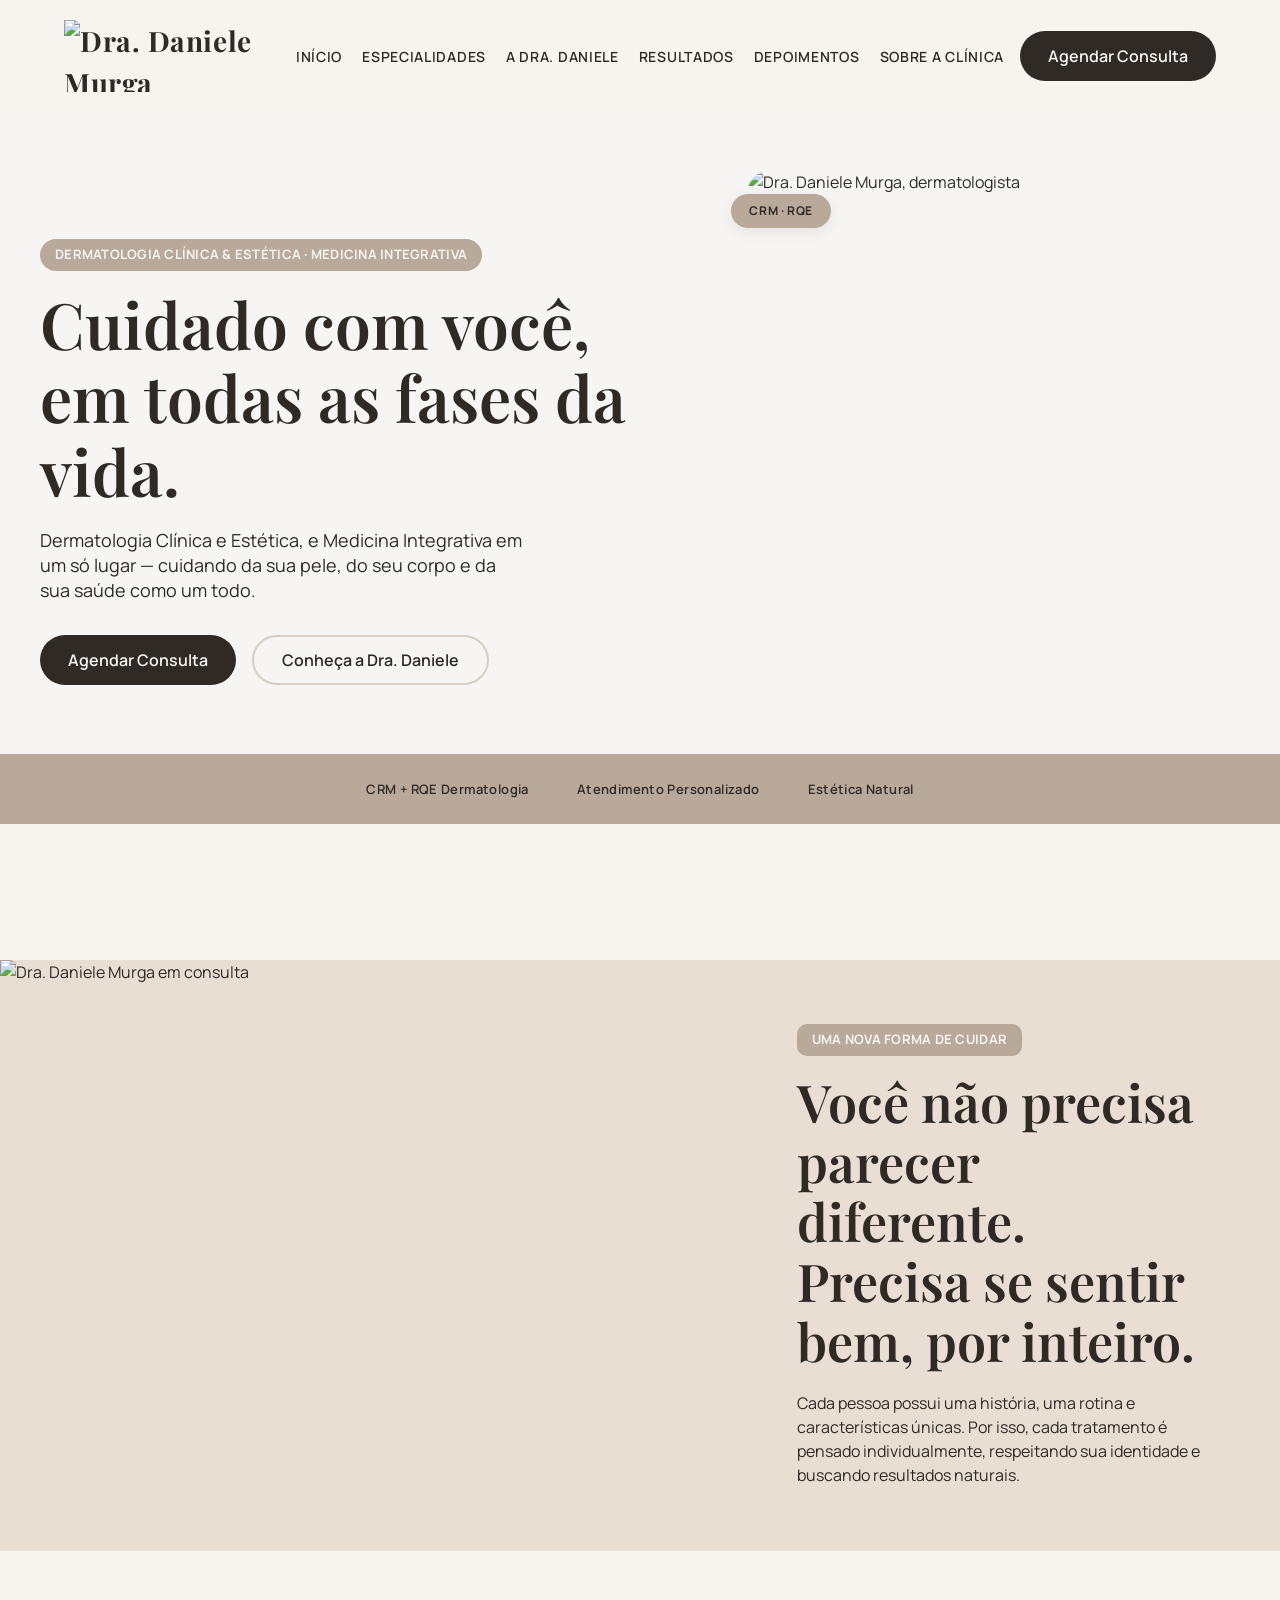
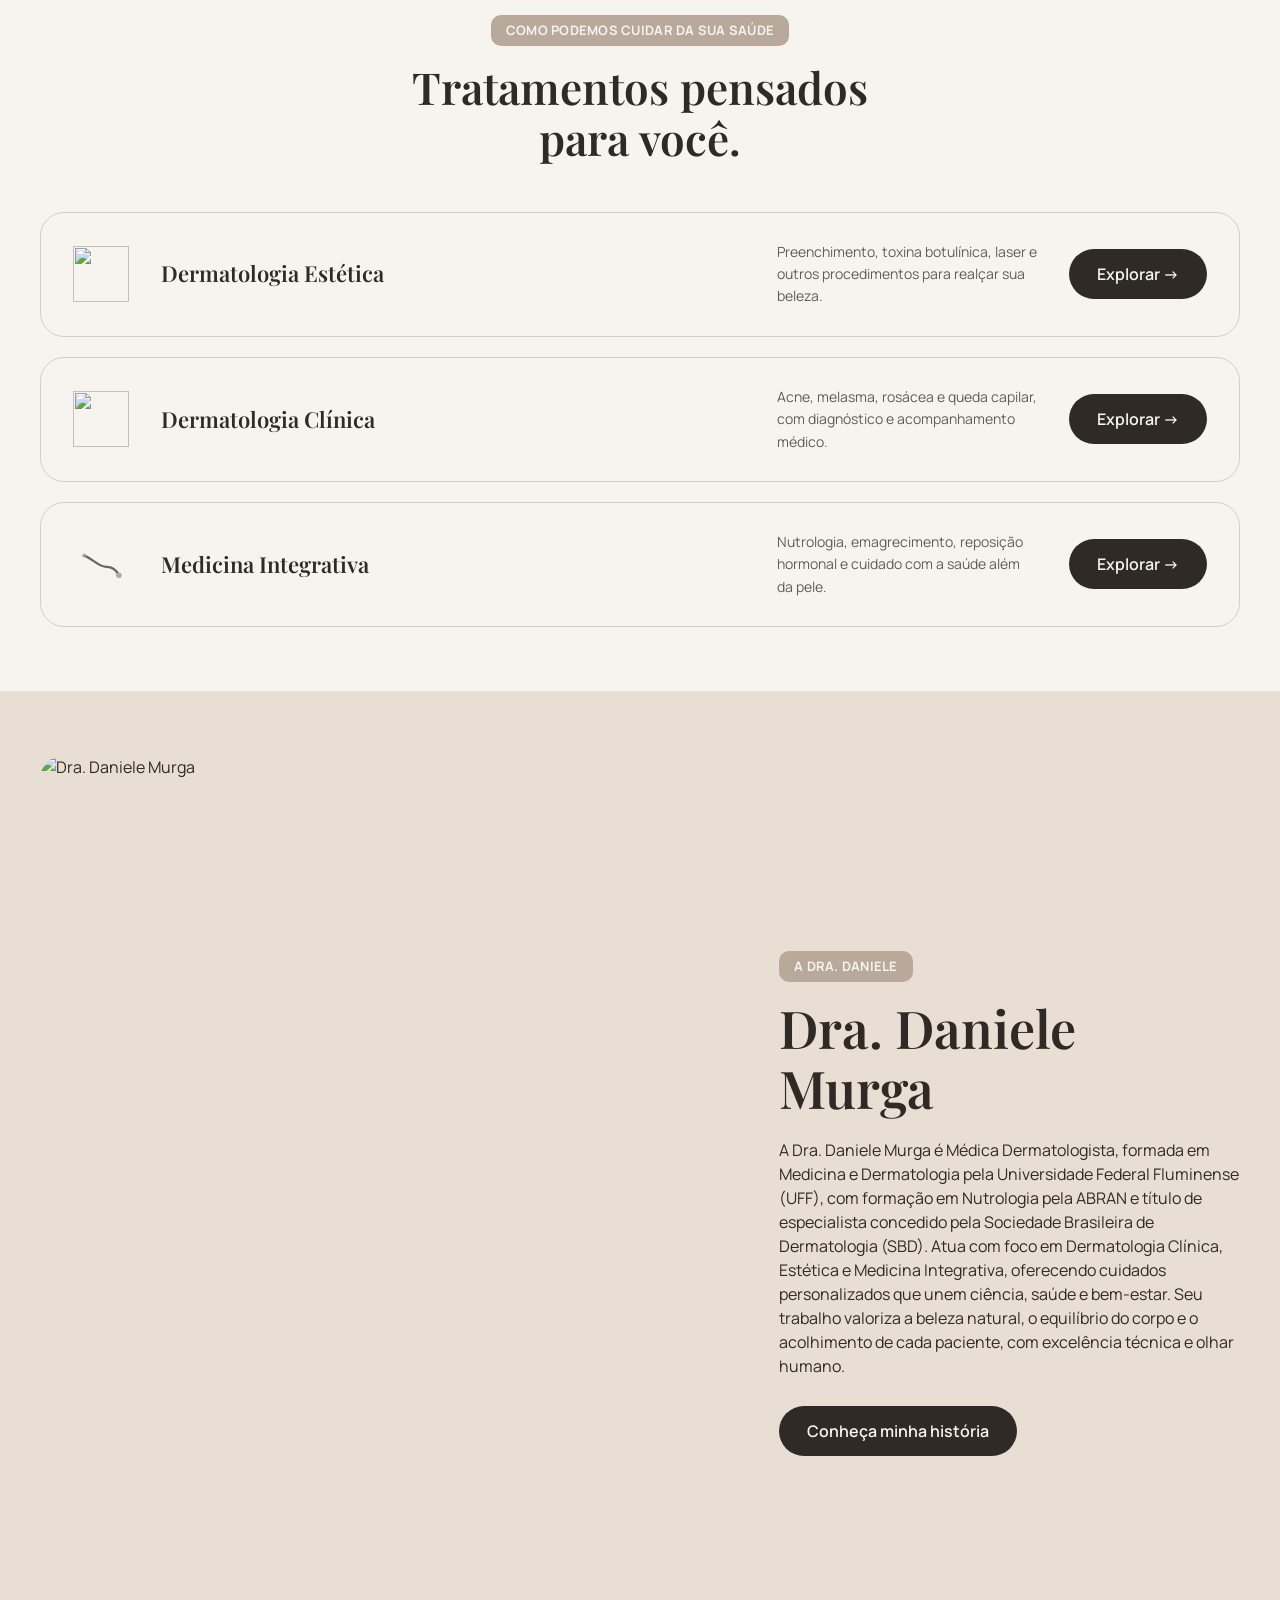
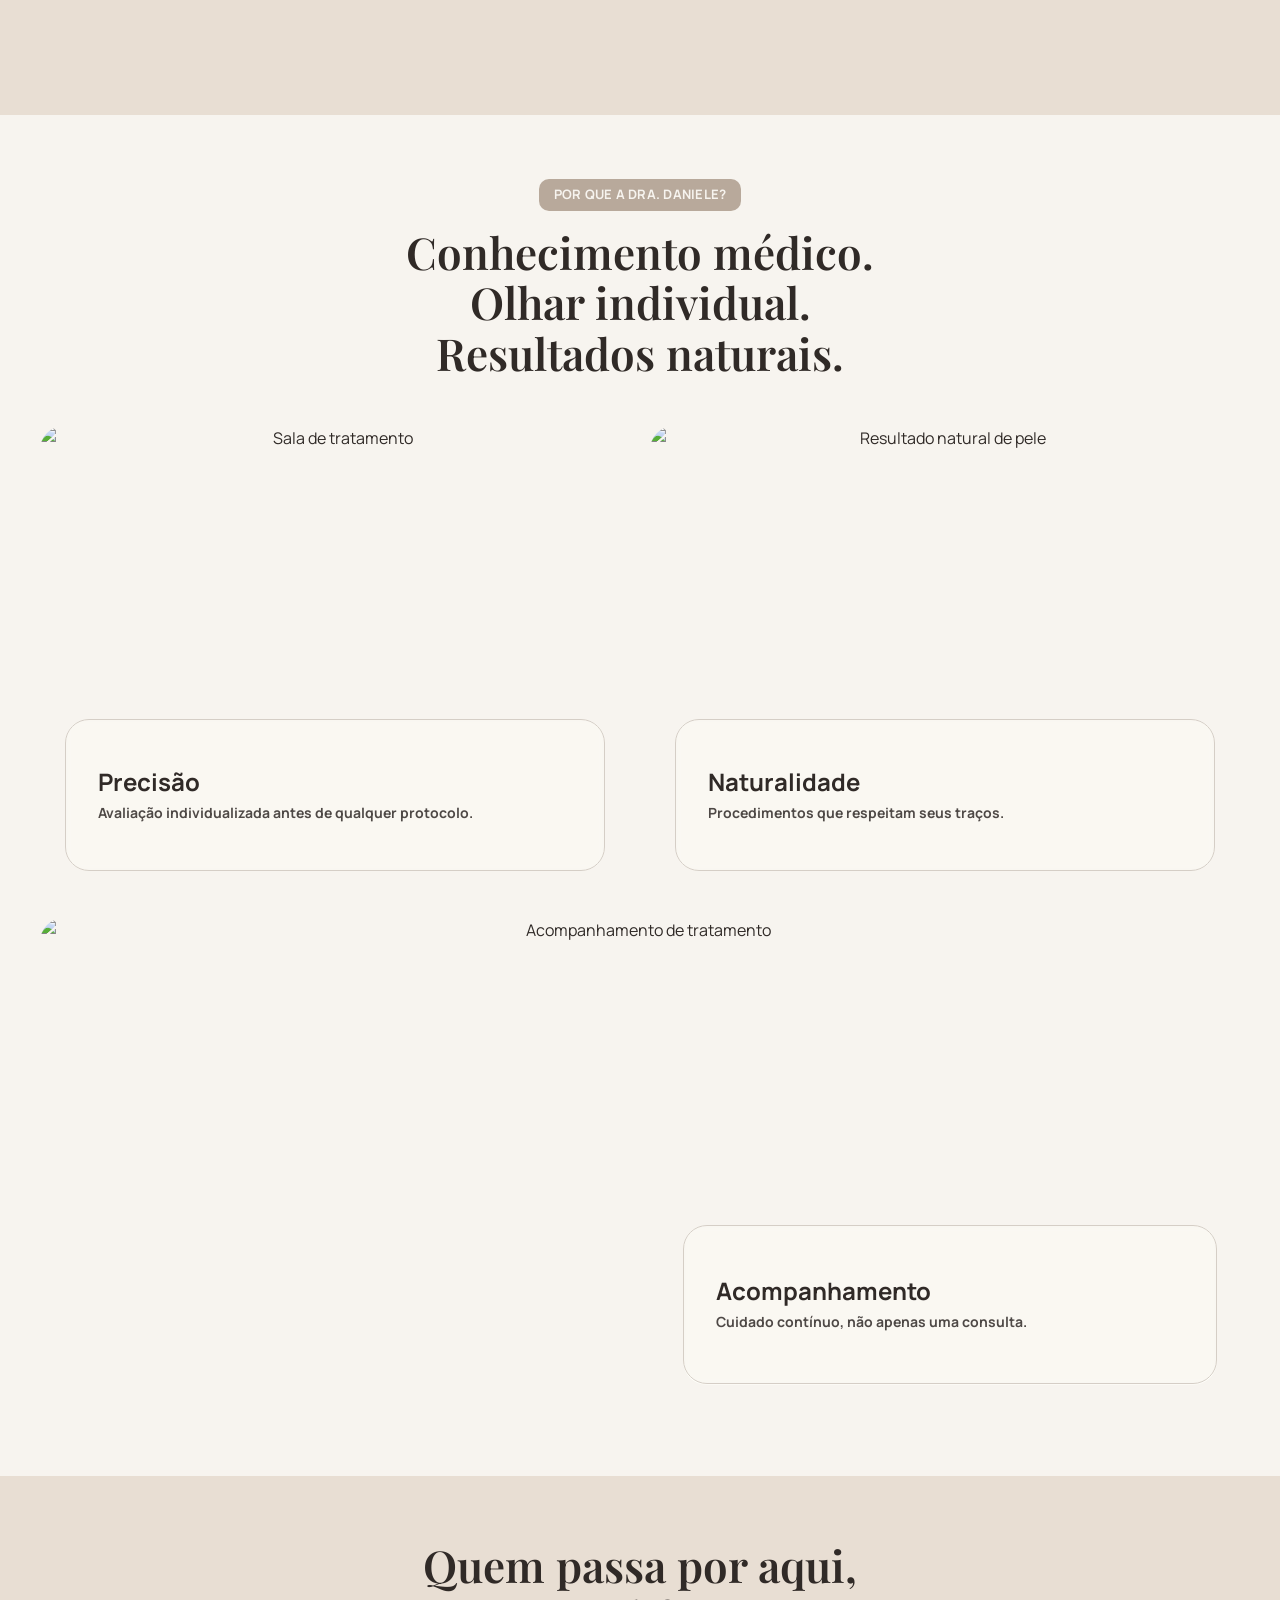
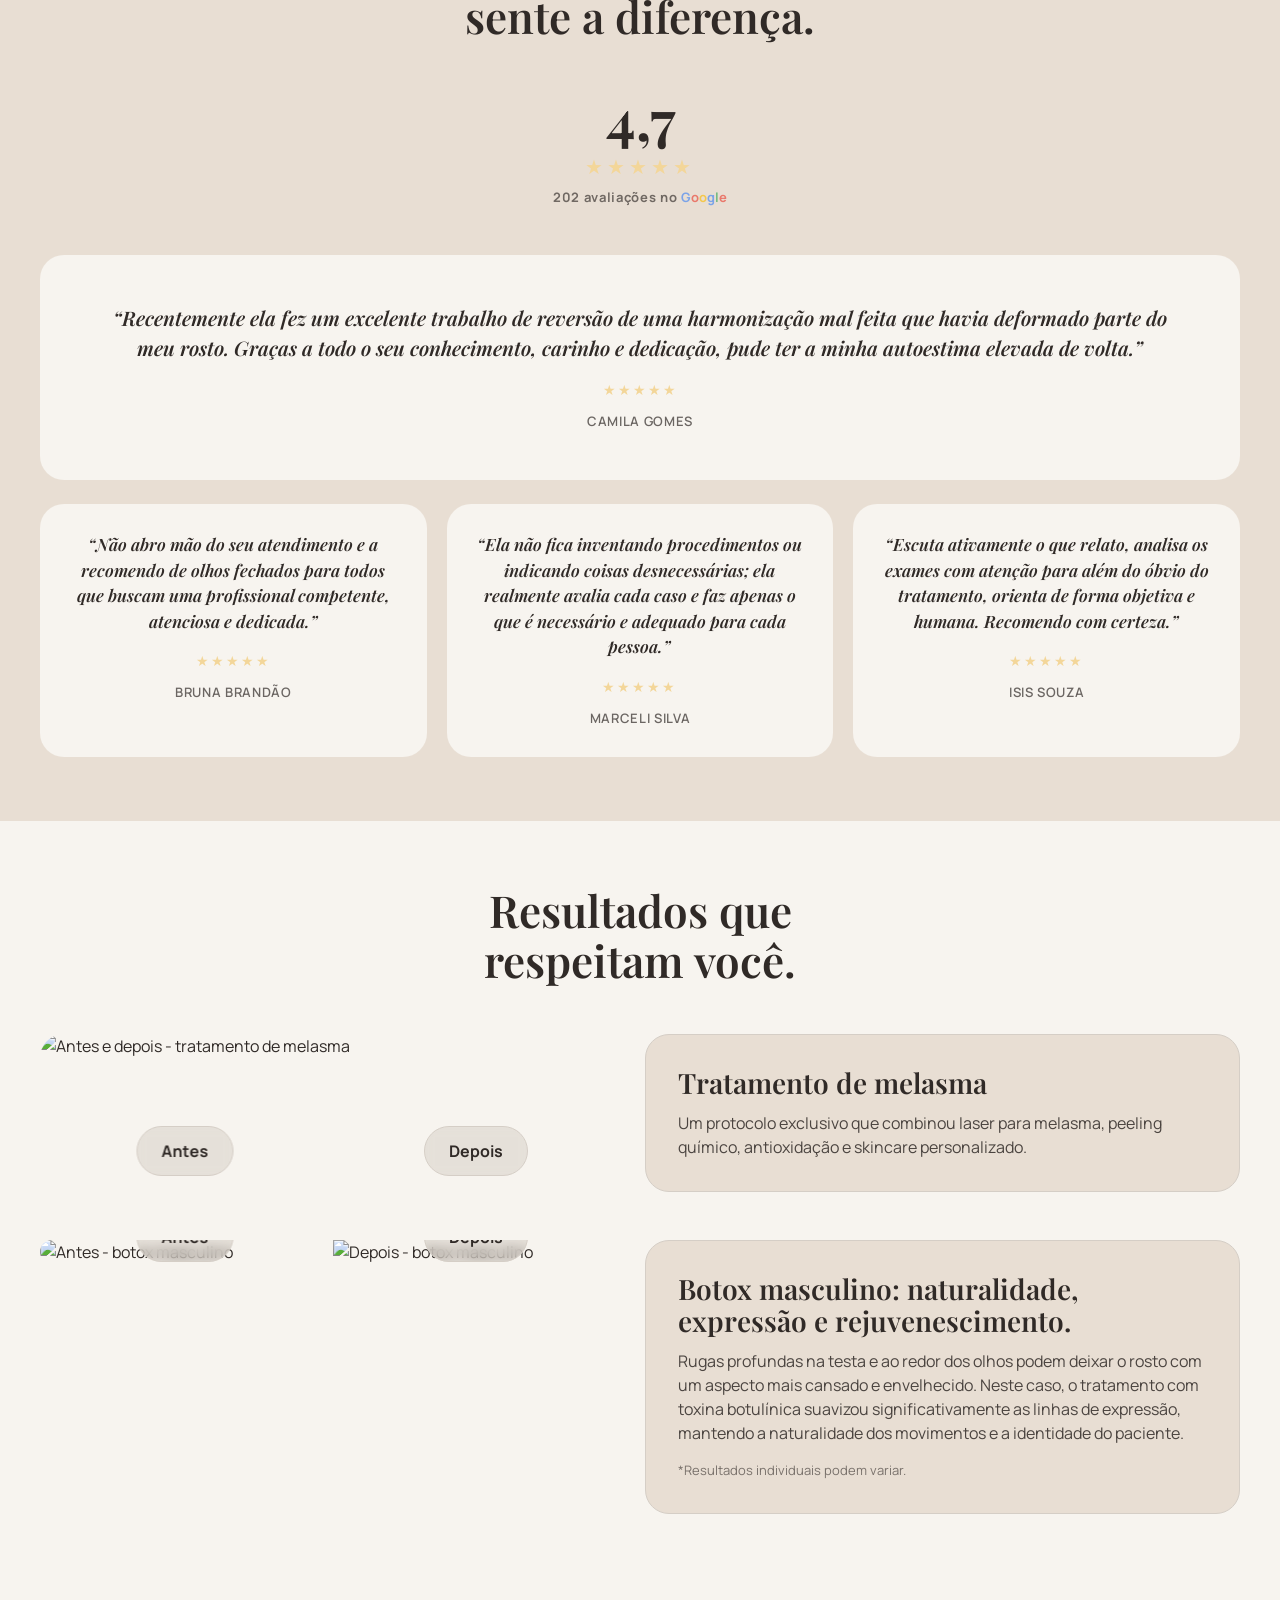
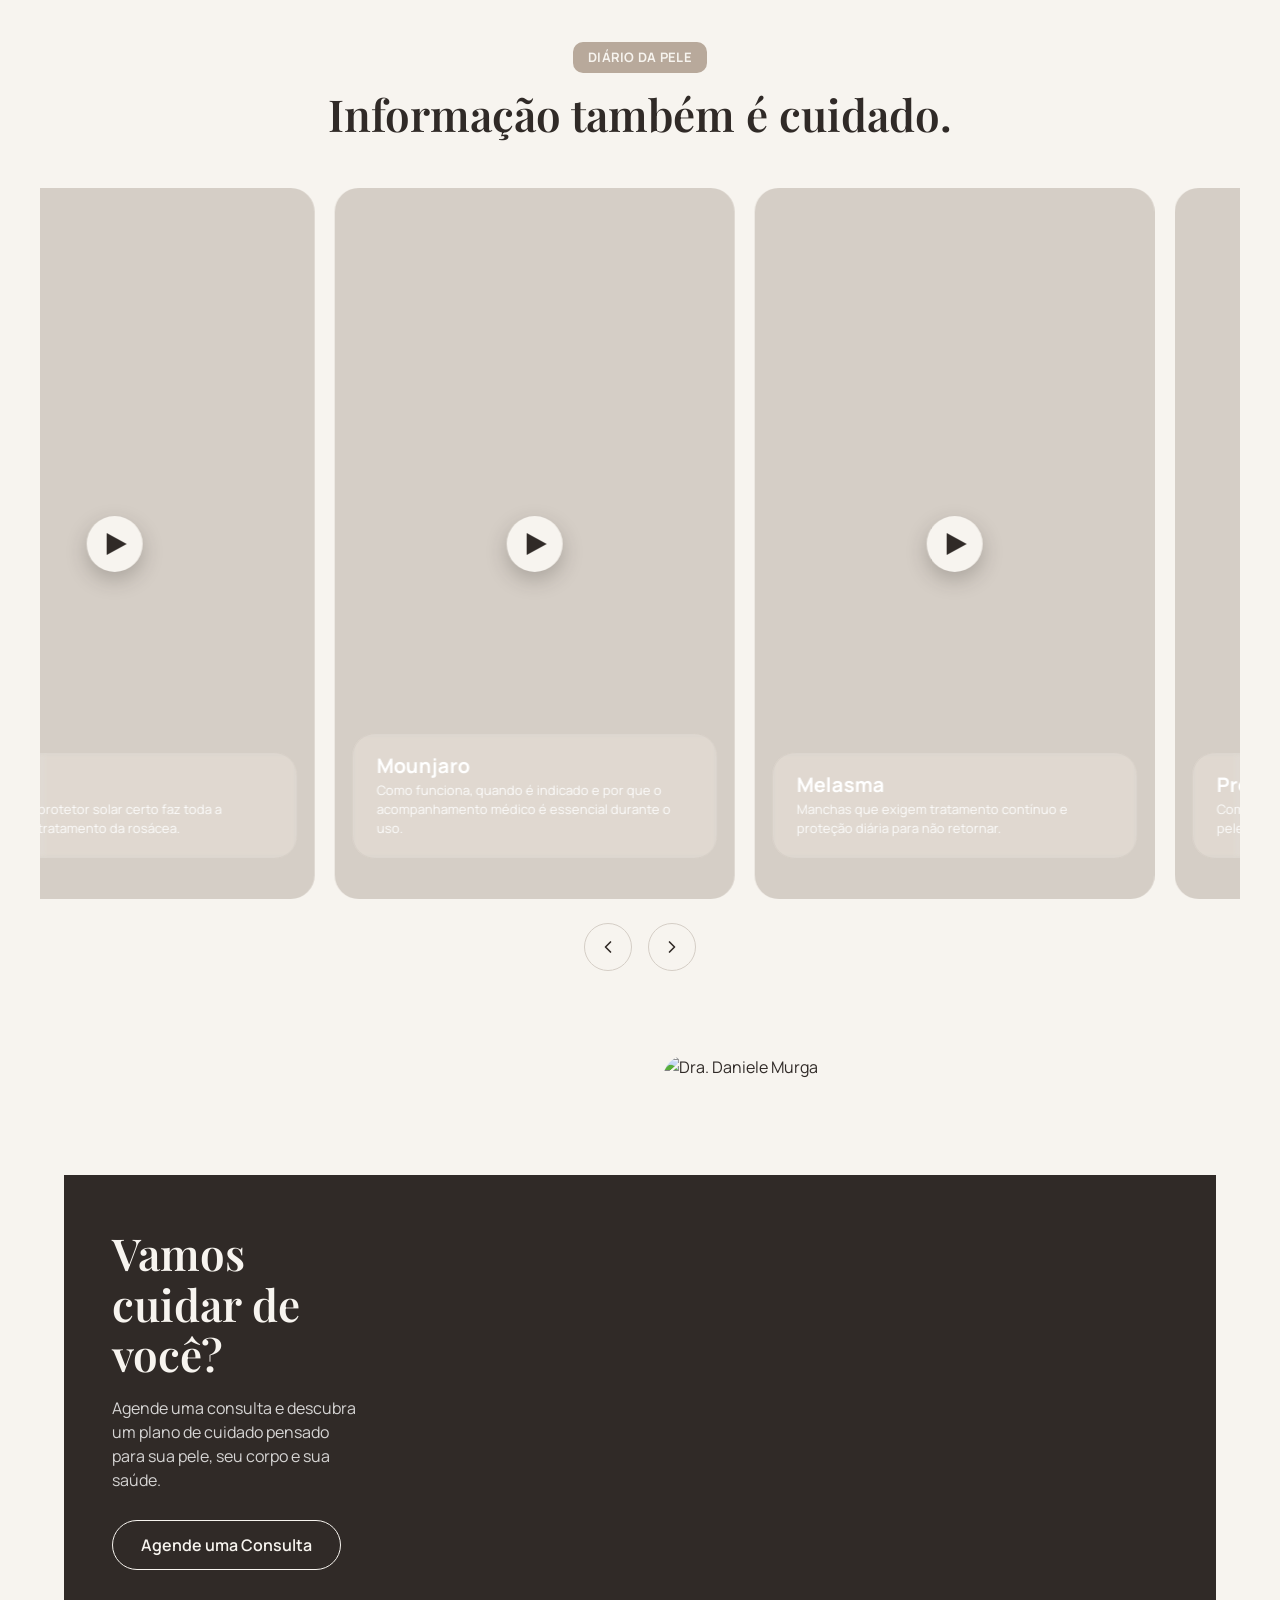
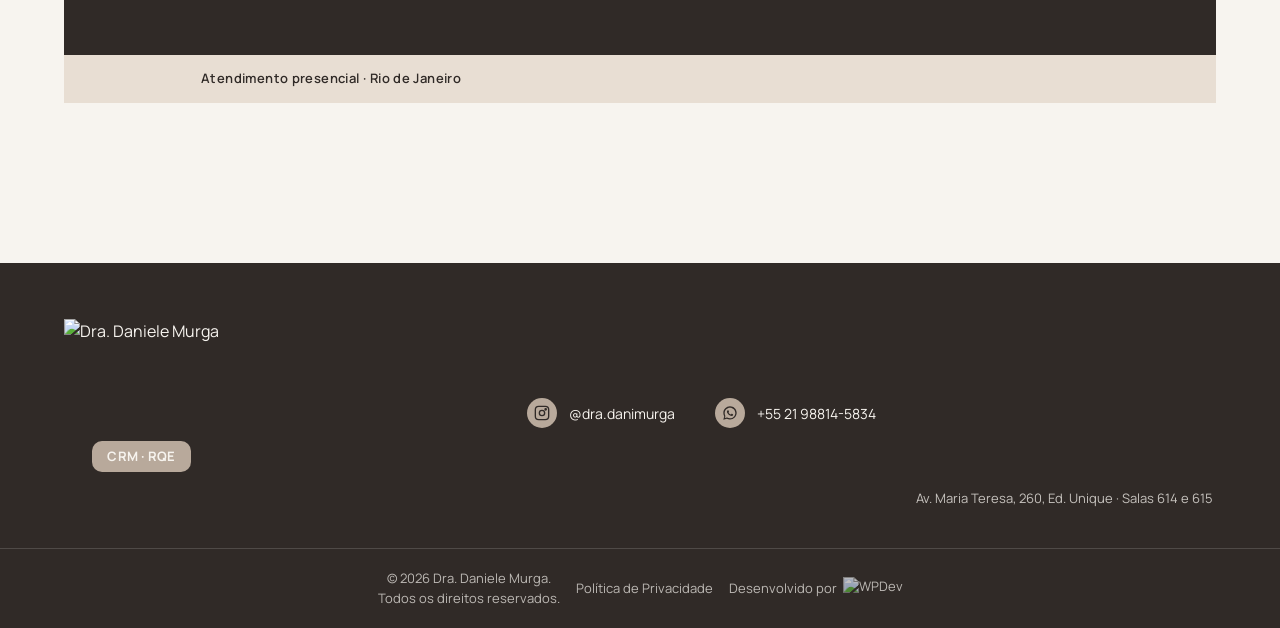
==== commit 762636bc: "Corrige pontos de mobile apontados pela Marília - Badge da hero: quebra de linha forcada no mobile p" ====
--- a/index.html
+++ b/index.html
@@ -26,7 +26,7 @@
   <link rel="preconnect" href="https://fonts.googleapis.com">
   <link rel="preconnect" href="https://fonts.gstatic.com" crossorigin>
   <link rel="stylesheet" href="https://fonts.googleapis.com/css2?family=Playfair+Display:wght@400;600;700&family=Manrope:wght@400;500;600;700&display=swap">
-  <link rel="stylesheet" href="css/style.css?v=60">
+  <link rel="stylesheet" href="css/style.css?v=62">
   <script type="application/ld+json">
   {
     "@context": "https://schema.org",
@@ -94,7 +94,7 @@
   <section class="hero">
     <div class="container-home hero-inner">
       <div class="hero-content">
-        <span class="badge badge-hero-home">Dermatologia Cl&iacute;nica &amp; Est&eacute;tica &middot; Medicina Integrativa</span>
+        <span class="badge badge-hero-home">Dermatologia Cl&iacute;nica &amp; Est&eacute;tica &middot; <br class="badge-linebreak">Medicina Integrativa</span>
         <h1>Cuidado com voc&ecirc;,<br>em todas as fases da vida.</h1>
         <p class="hero-text">
           Dermatologia Cl&iacute;nica e Est&eacute;tica, e Medicina
@@ -129,7 +129,7 @@
     </div>
     <div class="intro-text">
       <span class="badge">Uma nova forma de cuidar</span>
-      <h2>Voc&ecirc; n&atilde;o precisa parecer diferente.<br>Precisa se sentir bem, por inteiro.</h2>
+      <h2>Voc&ecirc; n&atilde;o precisa parecer diferente.<br class="intro-title-break"> Precisa se sentir bem, por inteiro.</h2>
       <p>Cada pessoa possui uma hist&oacute;ria, uma rotina e caracter&iacute;sticas &uacute;nicas. Por isso, cada tratamento &eacute; pensado individualmente, respeitando sua identidade e buscando resultados naturais.</p>
     </div>
   </section>
--- a/css/style.css
+++ b/css/style.css
@@ -554,6 +554,10 @@
   border-radius: 999px;
 }
 
+.badge-linebreak {
+  display: none;
+}
+
 @media (max-width: 899px) {
   .badge-hero-home {
     display: block;
@@ -561,6 +565,10 @@
     margin-left: auto;
     margin-right: auto;
   }
+
+  .badge-linebreak {
+    display: block;
+  }
 }
 
 .hero-content h1 {
@@ -580,6 +588,18 @@
   display: flex;
   flex-wrap: wrap;
   gap: 16px;
+}
+
+@media (max-width: 899px) {
+  .hero-buttons {
+    display: grid;
+    grid-template-columns: max-content;
+    gap: 16px;
+  }
+
+  .hero-buttons .btn {
+    width: 100%;
+  }
 }
 
 .hero-photo {
@@ -752,6 +772,16 @@
   margin-bottom: 20px;
 }
 
+.intro-title-break {
+  display: none;
+}
+
+@media (min-width: 900px) {
+  .intro-title-break {
+    display: block;
+  }
+}
+
 .intro-text p {
   font-family: var(--font-body);
   font-weight: 400;
@@ -763,6 +793,12 @@
 
 /* ---- Ajustes exclusivos da Home (medicina-integrativa.html
    reaproveita .intro / .intro-photo / .intro-text sem estas regras) ---- */
+@media (max-width: 899px) {
+  body.page-home .intro {
+    margin-top: 0;
+  }
+}
+
 @media (min-width: 900px) {
   body.page-home .intro {
     margin-top: 136px;
@@ -1500,7 +1536,6 @@
   border-radius: 999px;
   background-color: var(--color-ivory);
   color: var(--color-espresso);
-  box-shadow: 0 8px 20px rgba(48, 42, 39, 0.12);
   cursor: pointer;
   transition: background-color 0.2s ease, opacity 0.2s ease;
 }
@@ -1514,11 +1549,6 @@
   cursor: default;
   pointer-events: none;
 }
-
-
-
-
-
 
 /* ==========================================================================
    CTA FINAL
@@ -1536,10 +1566,28 @@
   padding: 140px 0 160px;
 }
 
+@media (max-width: 899px) {
+  .cta-final {
+    padding: 64px 0 32px;
+  }
+}
+
 .cta-final-top {
   position: relative;
   background-color: var(--color-espresso);
   padding: 40px 0;
+}
+
+@media (max-width: 899px) {
+  .cta-final-top {
+    border-radius: 24px 24px 0 0;
+    overflow: hidden;
+  }
+
+  .cta-final-bar {
+    border-radius: 0 0 24px 24px;
+    overflow: hidden;
+  }
 }
 
 .cta-final-top-inner {
@@ -1574,7 +1622,7 @@
 
 .cta-final-photo img {
   width: 100%;
-  aspect-ratio: 4 / 3;
+  aspect-ratio: 1 / 1;
   object-fit: cover;
   display: block;
   border-radius: 24px;
@@ -1813,6 +1861,13 @@
   text-align: center;
 }
 
+@media (max-width: 899px) {
+  .footer-bottom {
+    padding-top: 32px;
+    gap: 10px 16px;
+  }
+}
+
 .footer-copyright {
   color: var(--color-ivory);
   opacity: 0.7;
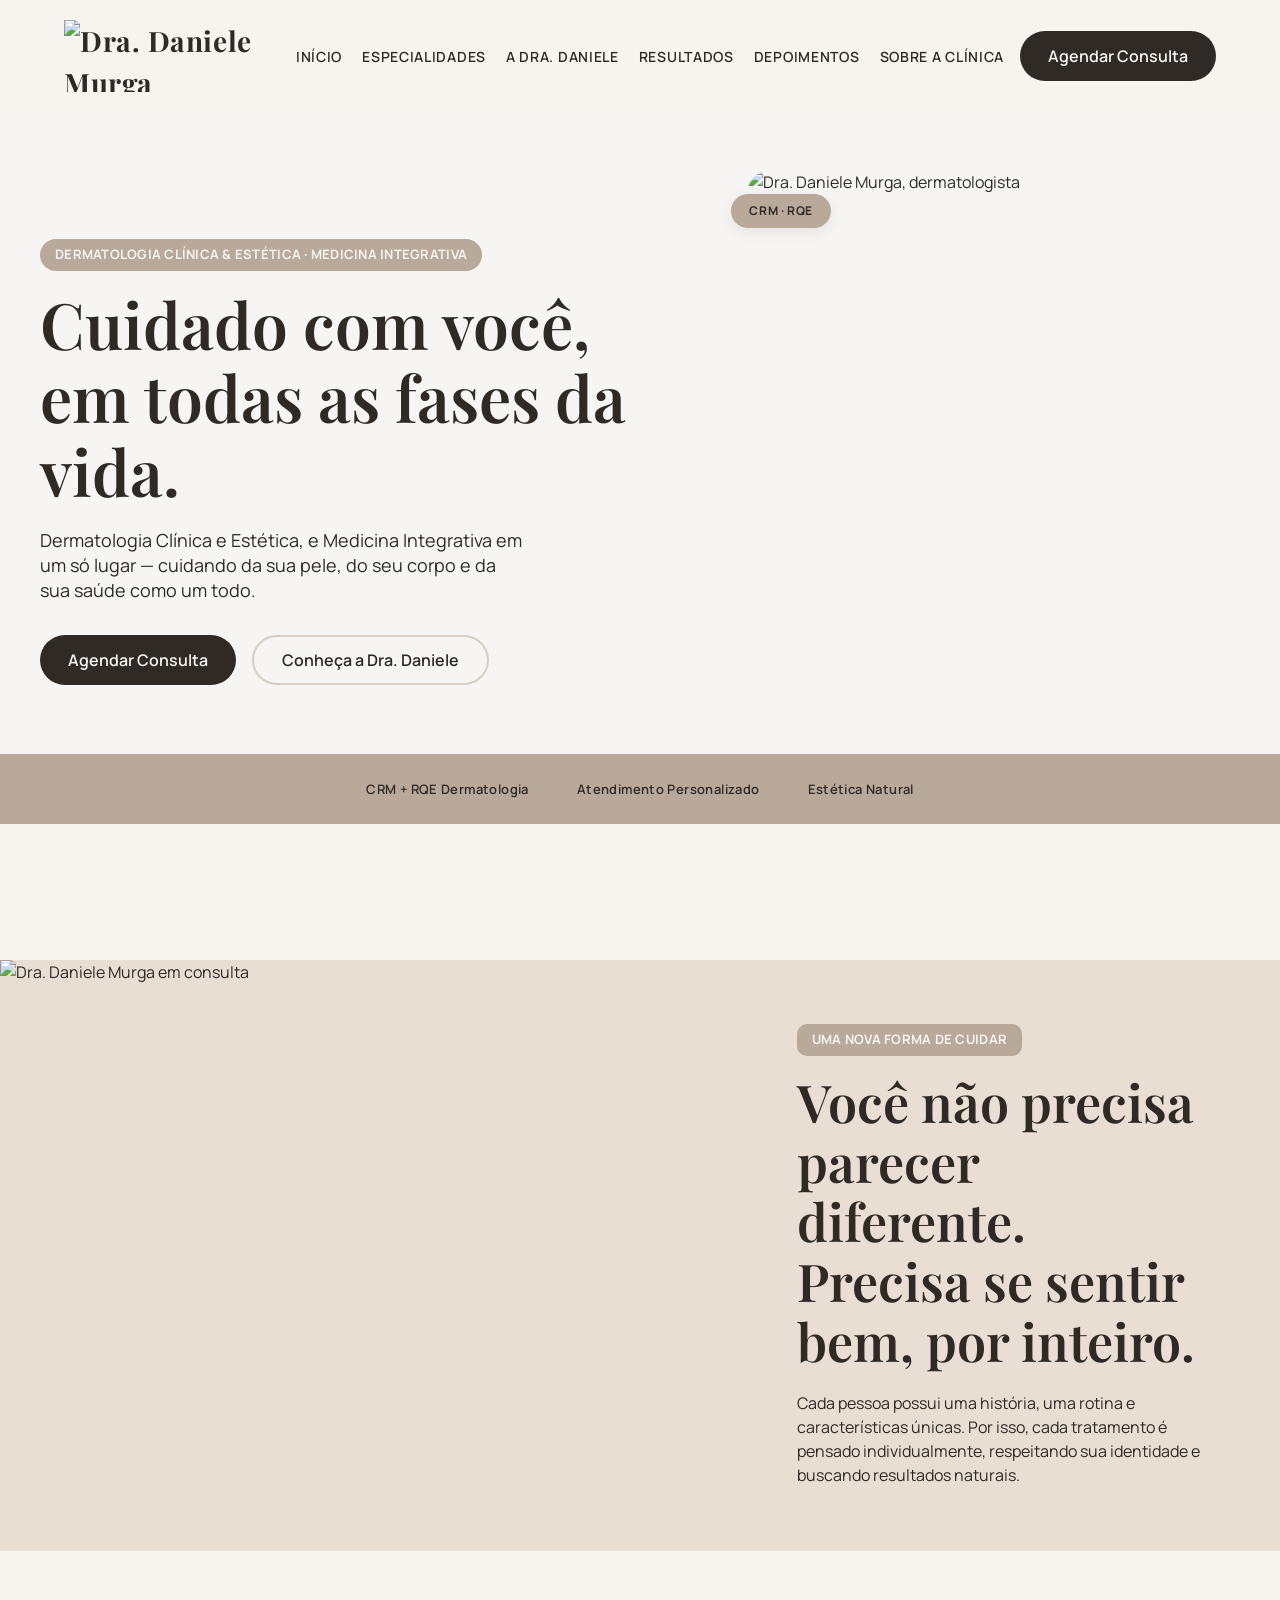
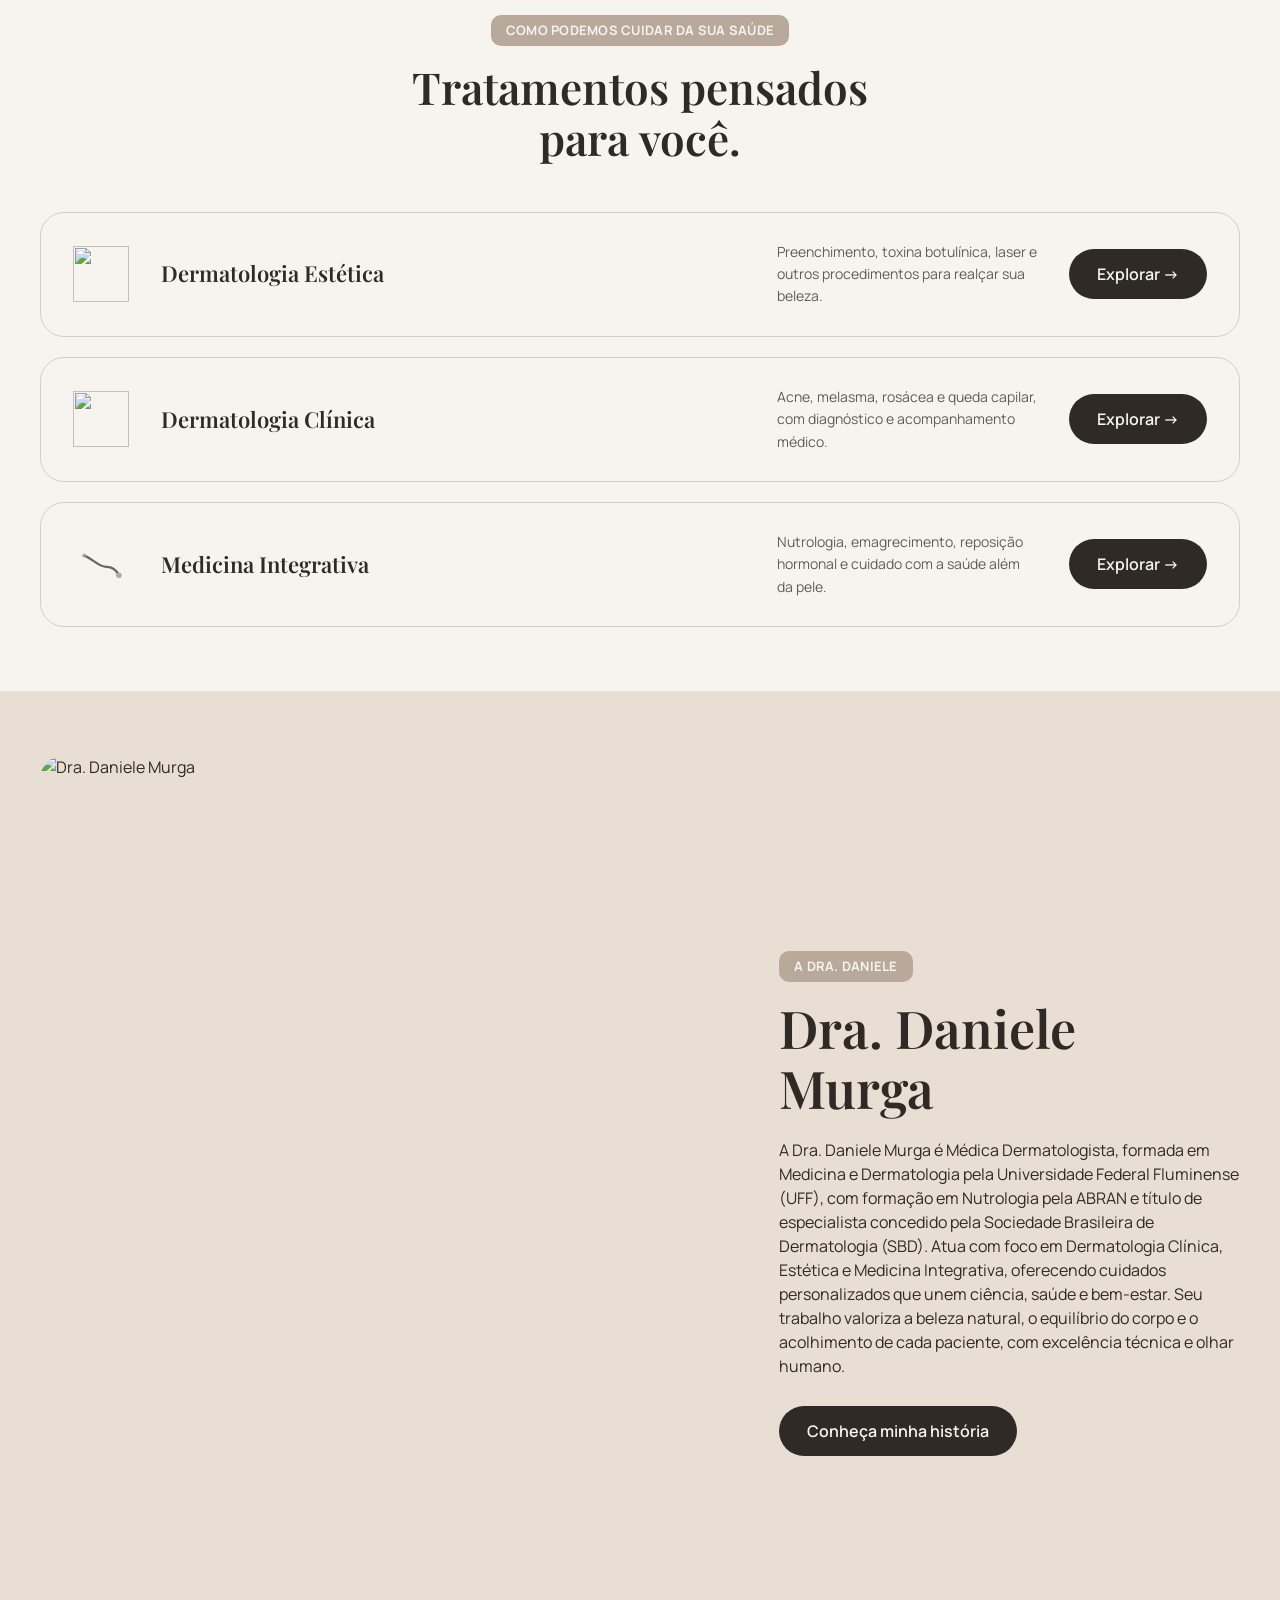
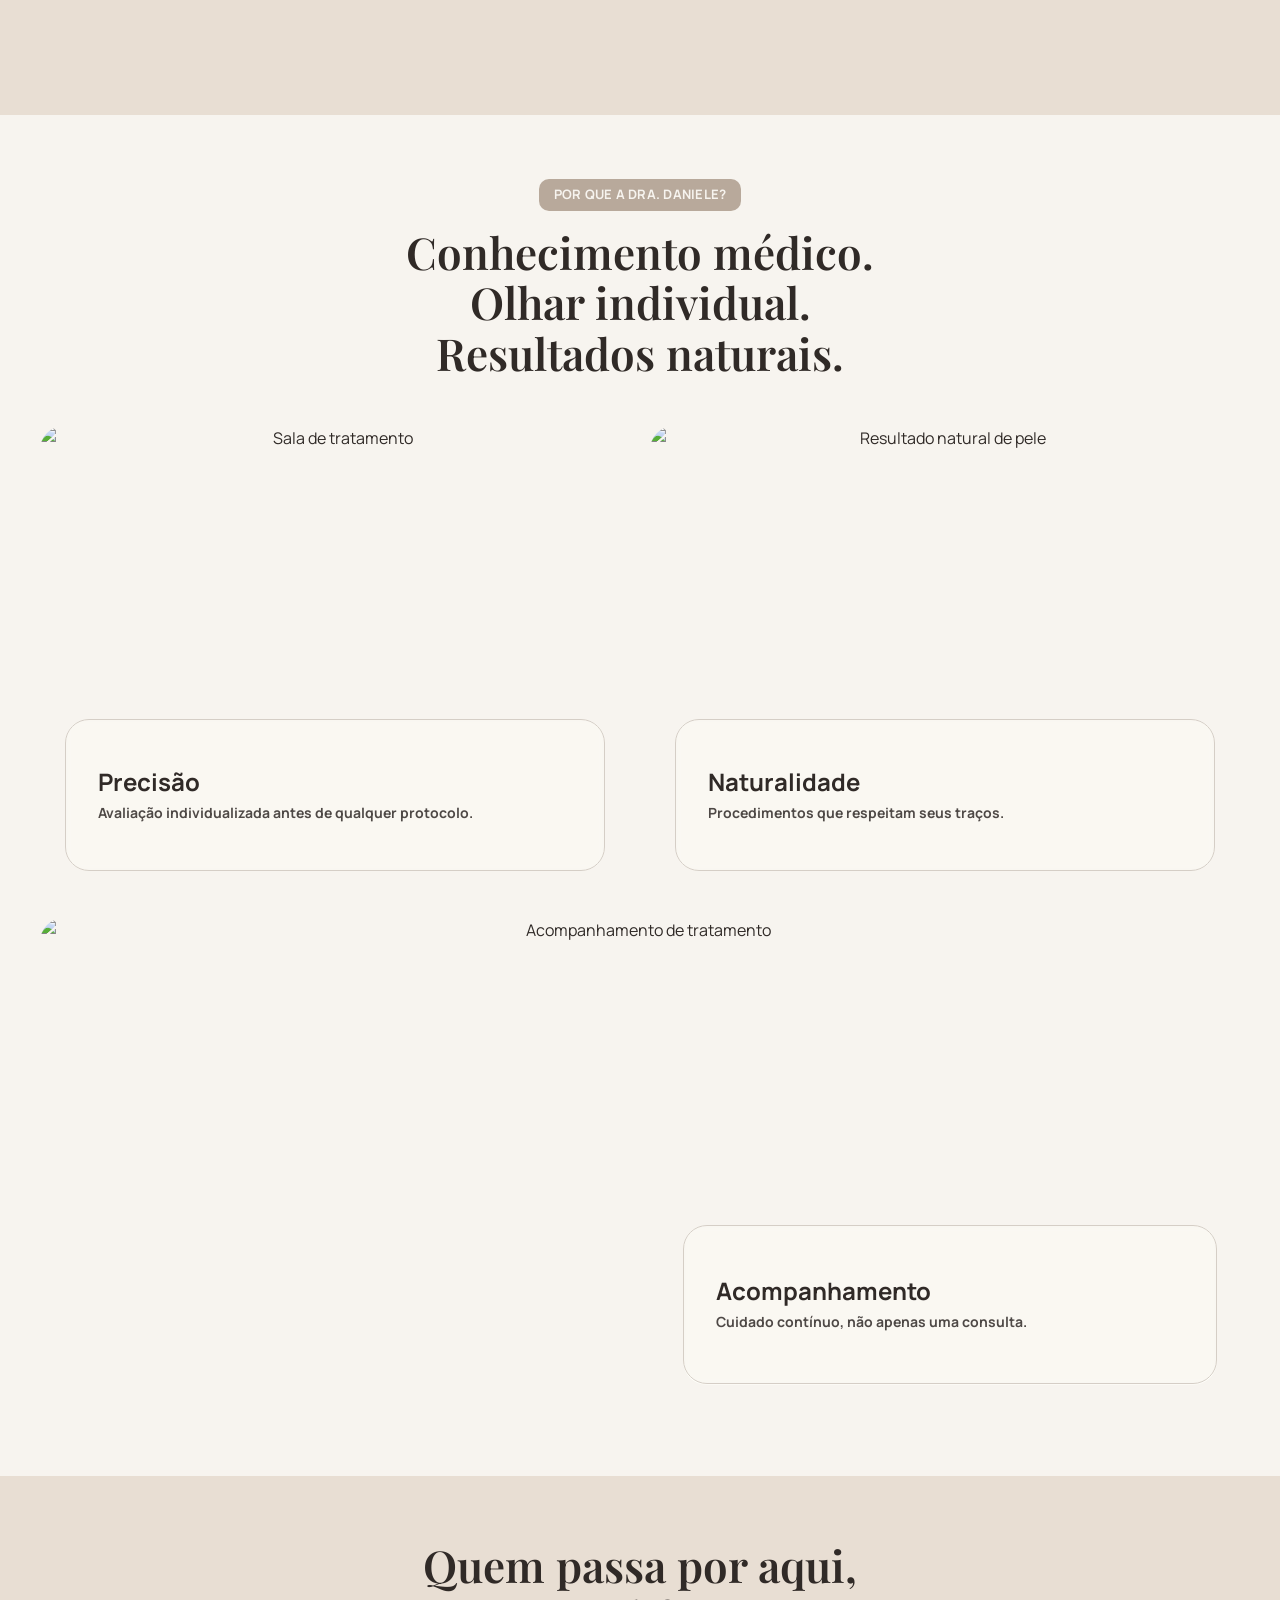
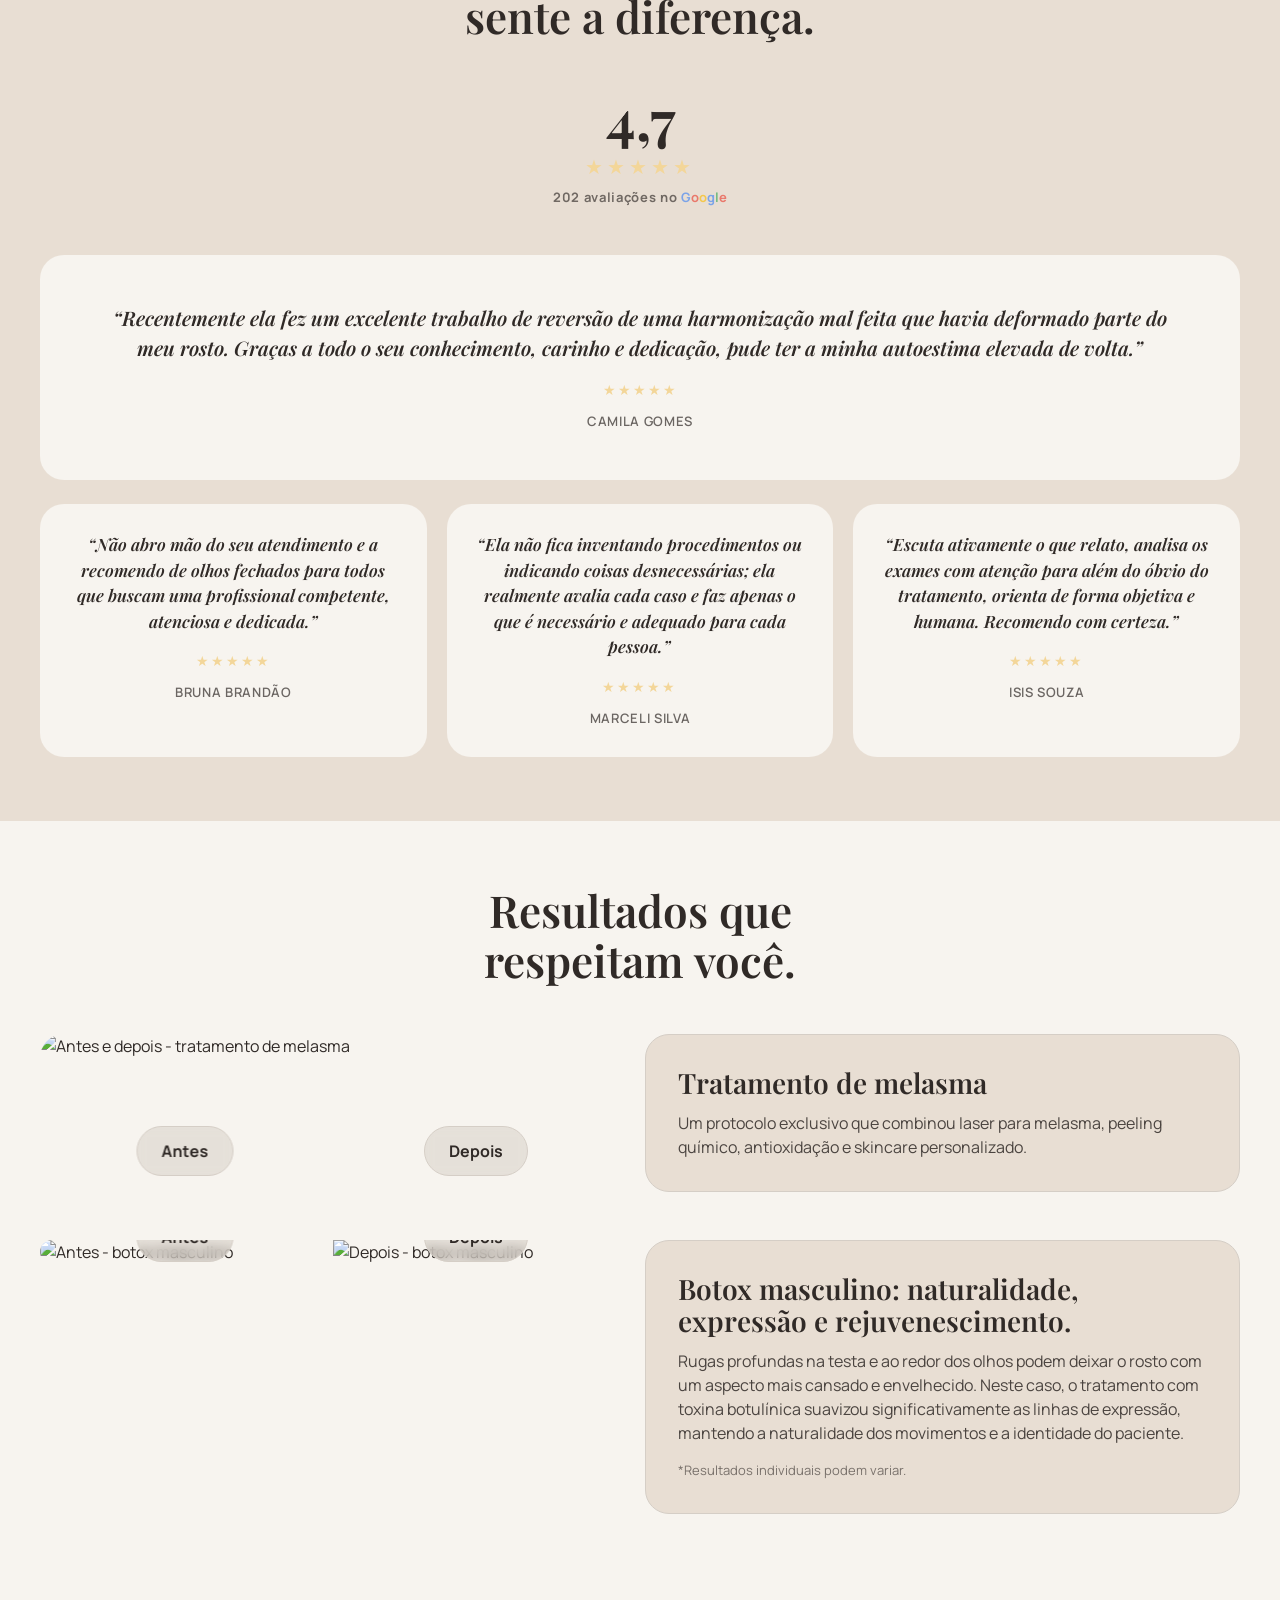
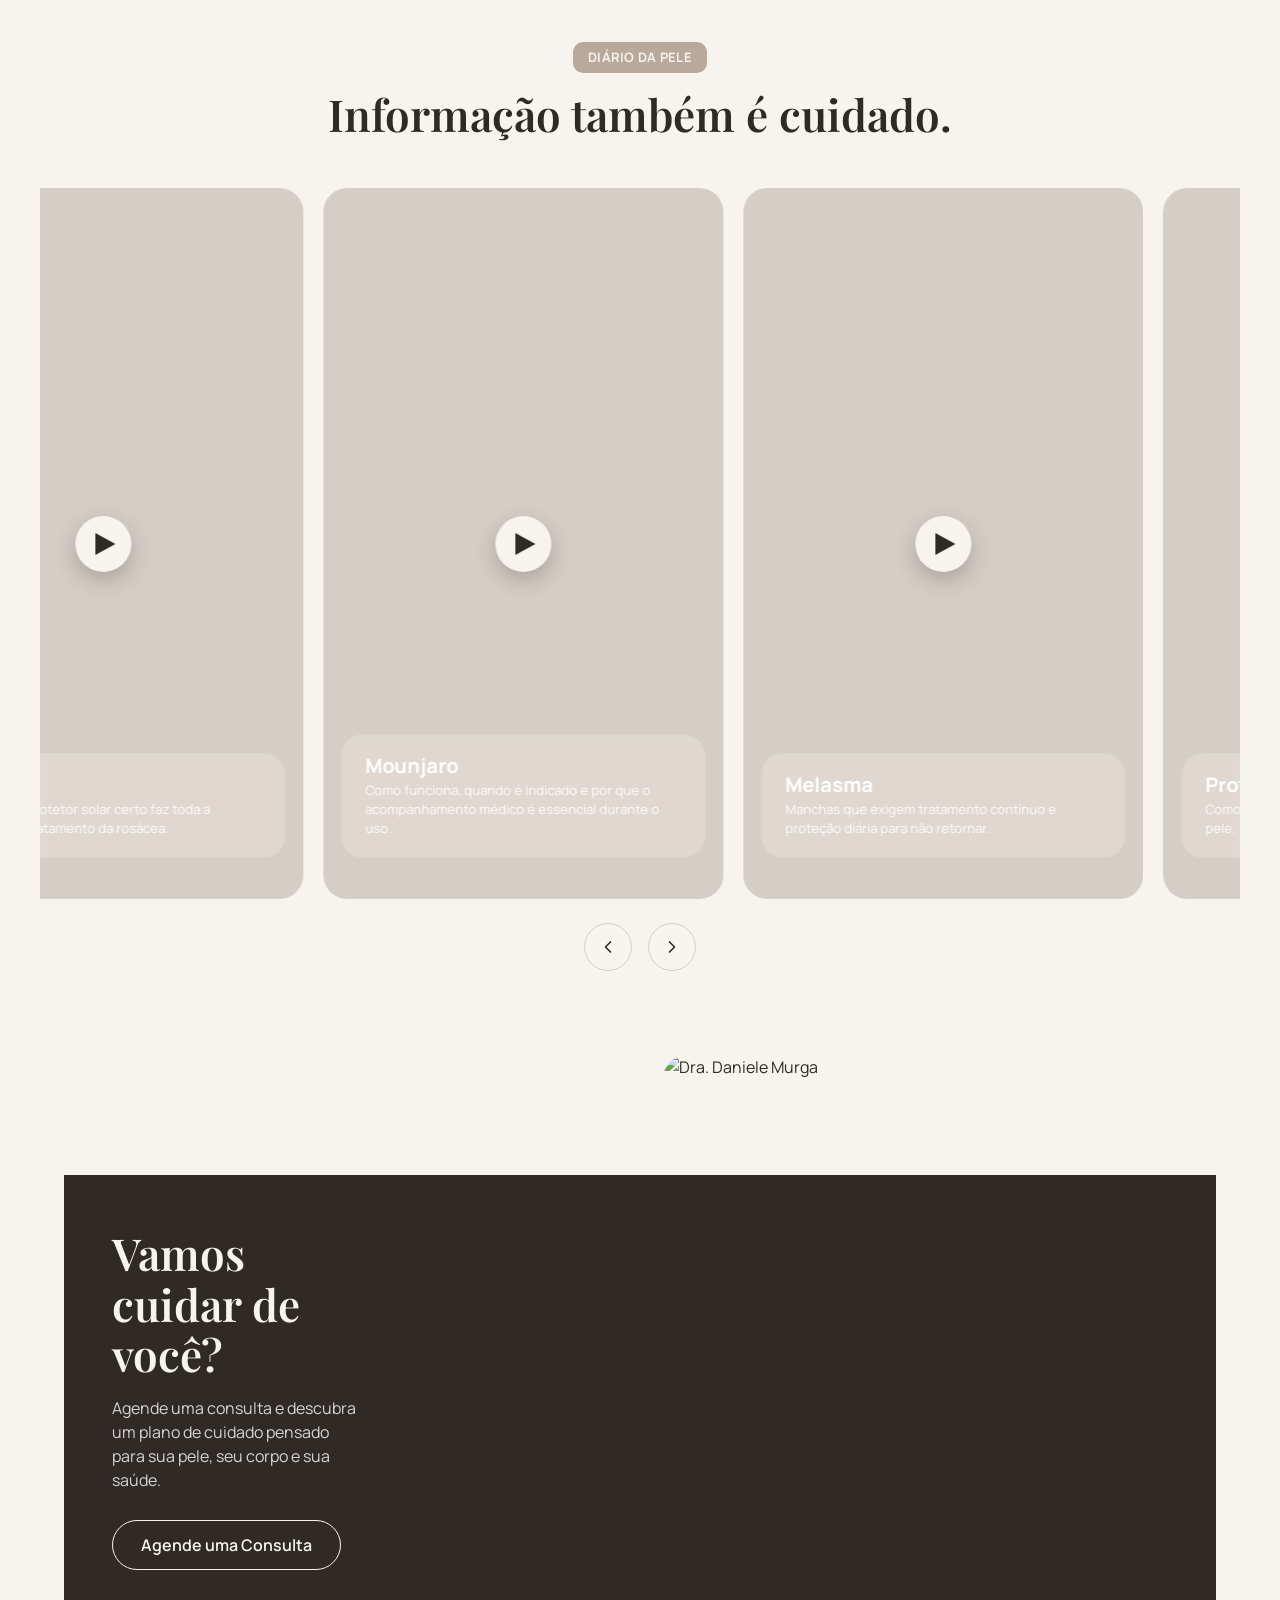
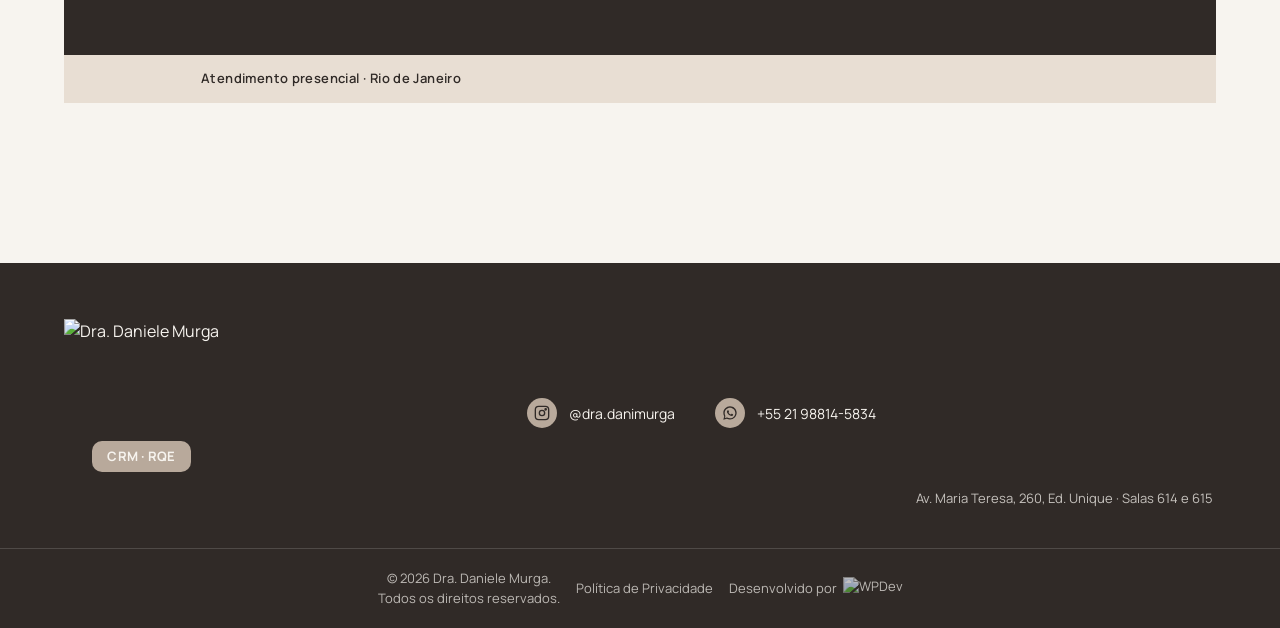
==== commit 640be31c: "Ajusta alinhamento do badge da hero e quebra de linha do copyright no footer" ====
--- a/index.html
+++ b/index.html
@@ -26,7 +26,7 @@
   <link rel="preconnect" href="https://fonts.googleapis.com">
   <link rel="preconnect" href="https://fonts.gstatic.com" crossorigin>
   <link rel="stylesheet" href="https://fonts.googleapis.com/css2?family=Playfair+Display:wght@400;600;700&family=Manrope:wght@400;500;600;700&display=swap">
-  <link rel="stylesheet" href="css/style.css?v=62">
+  <link rel="stylesheet" href="css/style.css?v=63">
   <script type="application/ld+json">
   {
     "@context": "https://schema.org",
--- a/css/style.css
+++ b/css/style.css
@@ -562,8 +562,8 @@
   .badge-hero-home {
     display: block;
     width: fit-content;
-    margin-left: auto;
-    margin-right: auto;
+    margin-left: 0 !important;
+    margin-right: 0 !important;
   }
 
   .badge-linebreak {
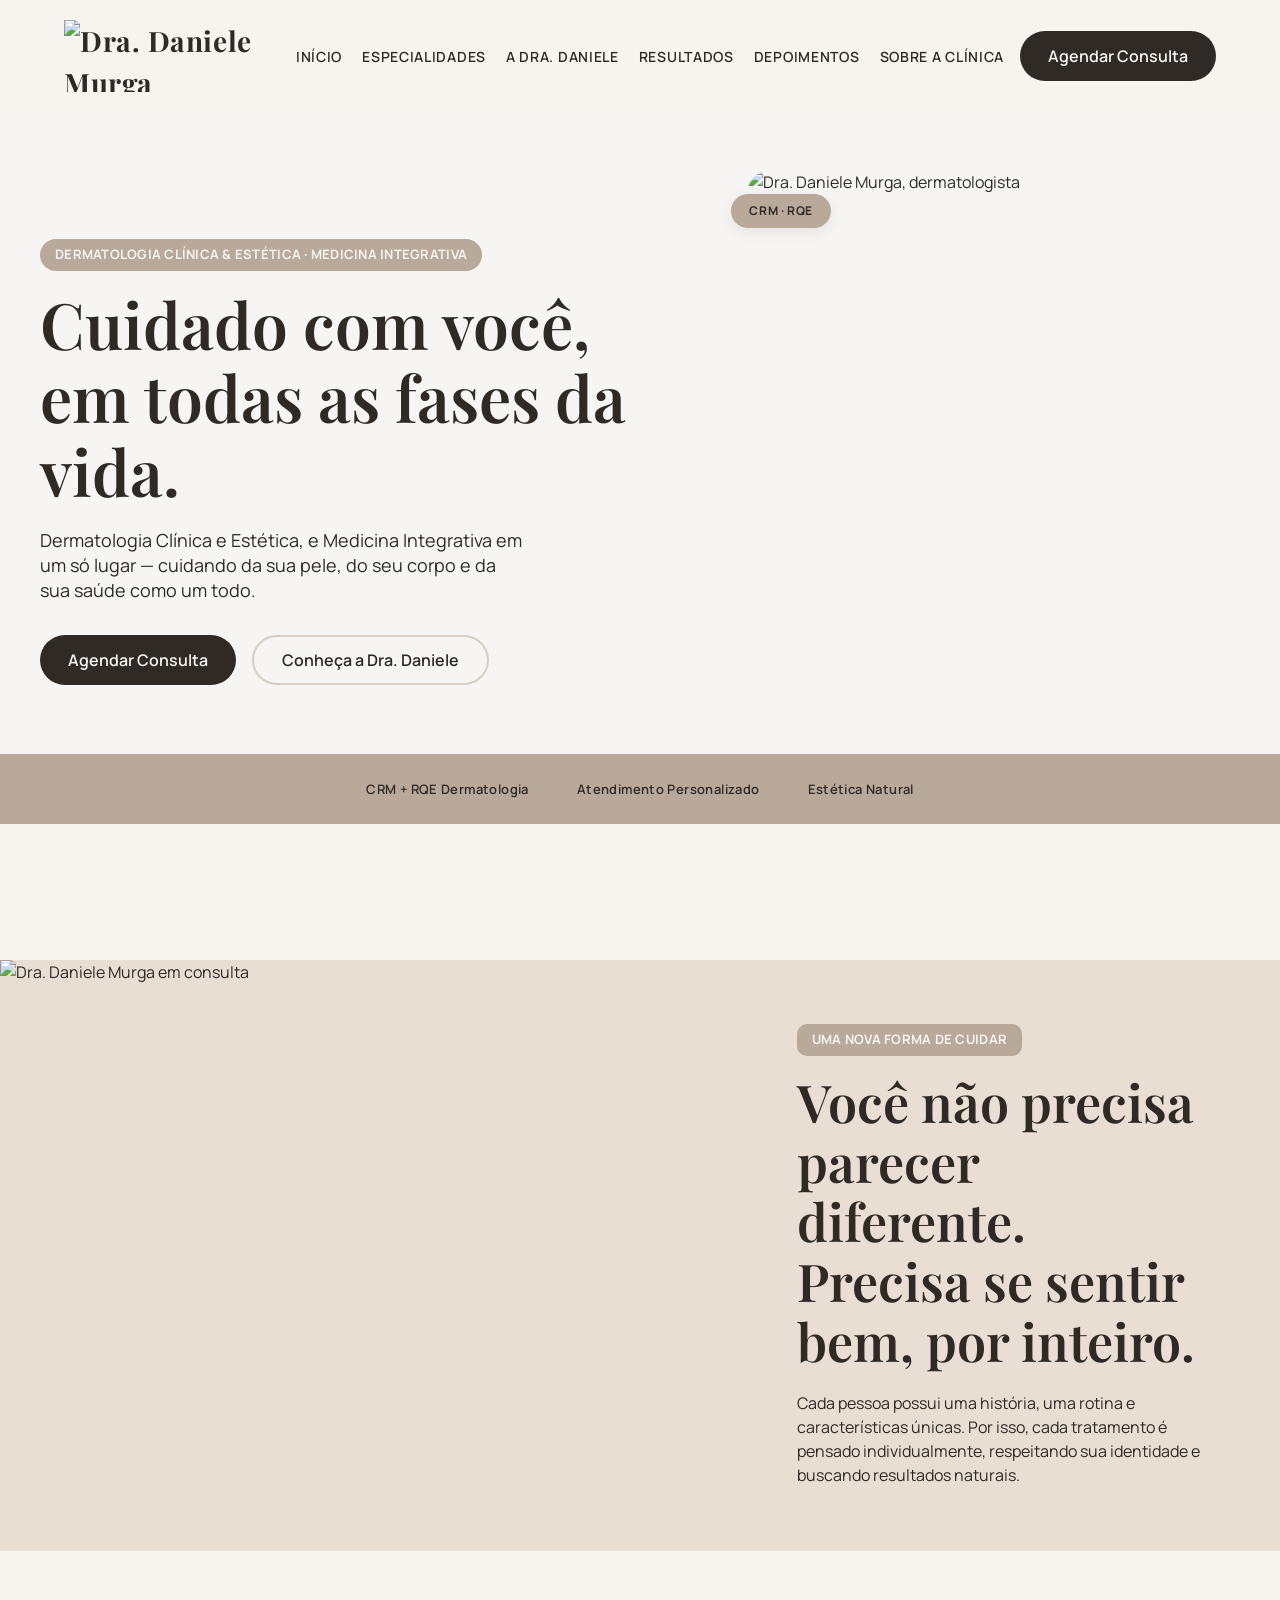
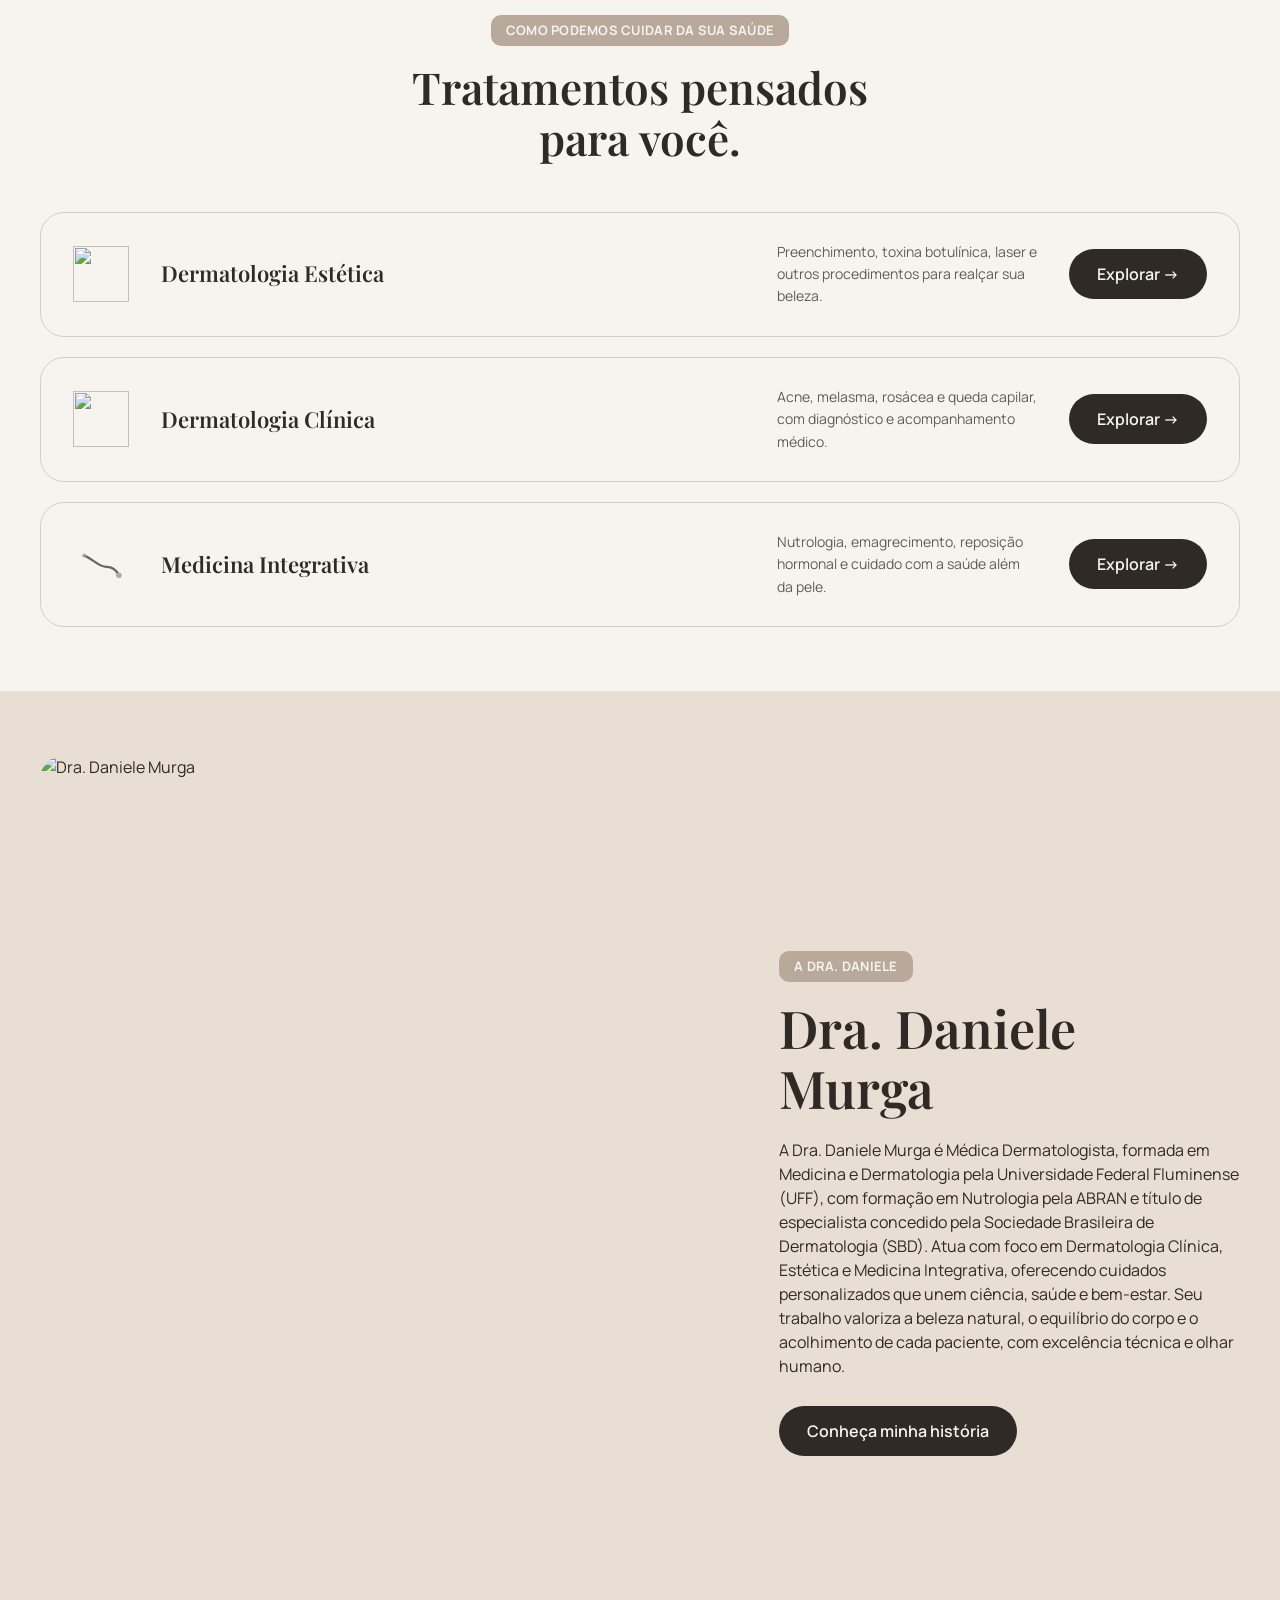
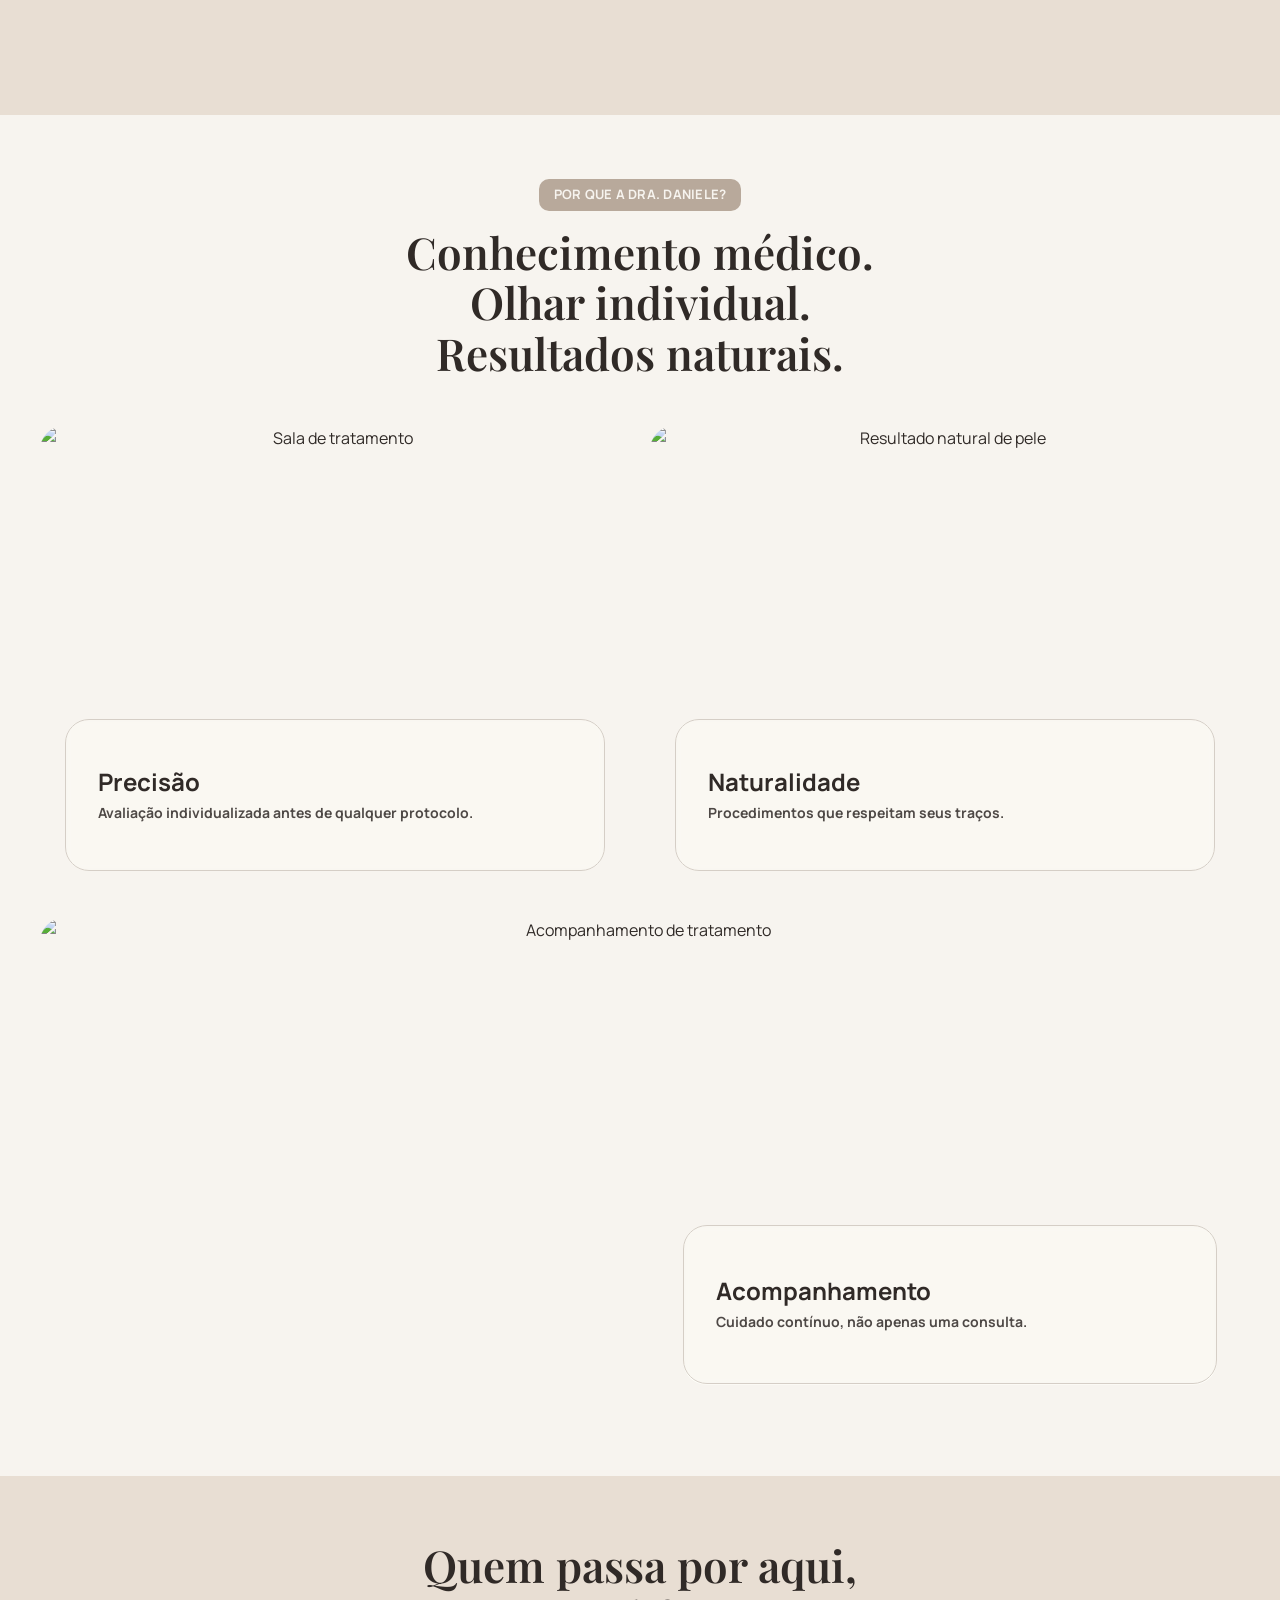
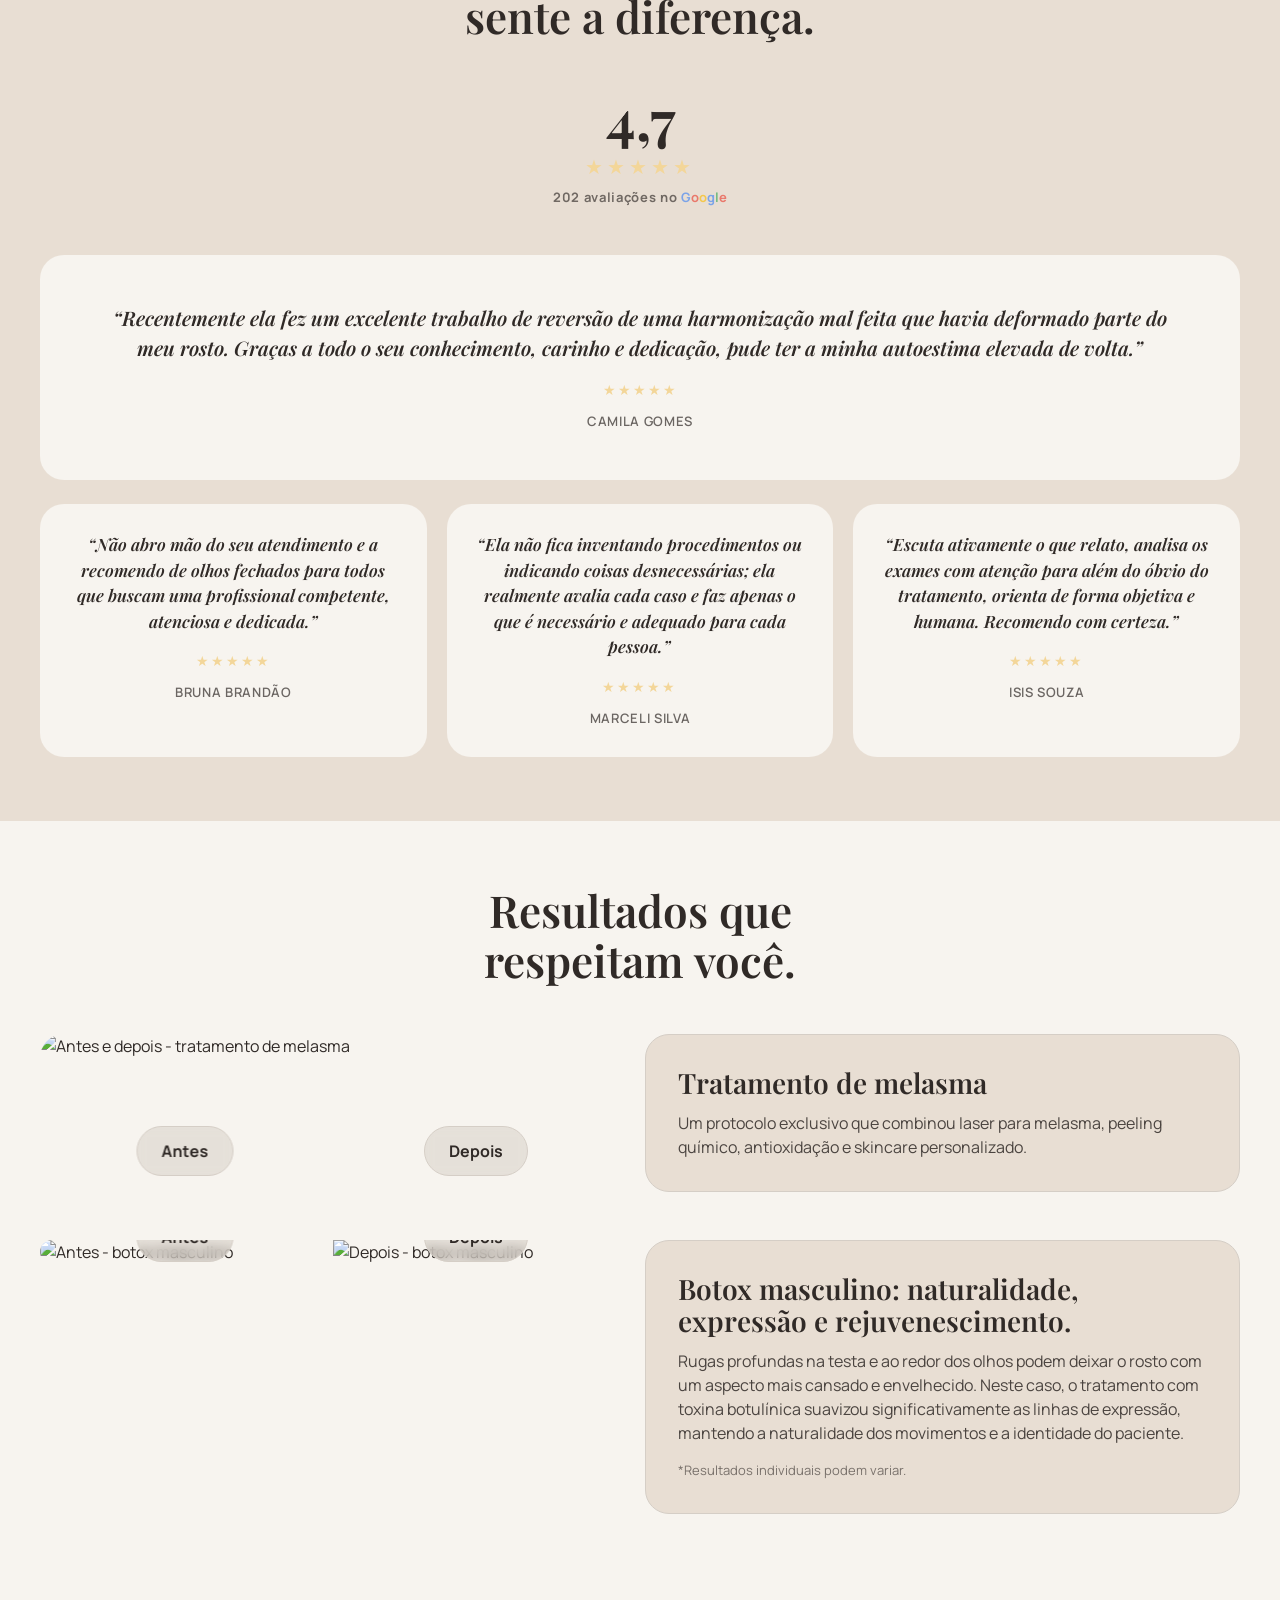
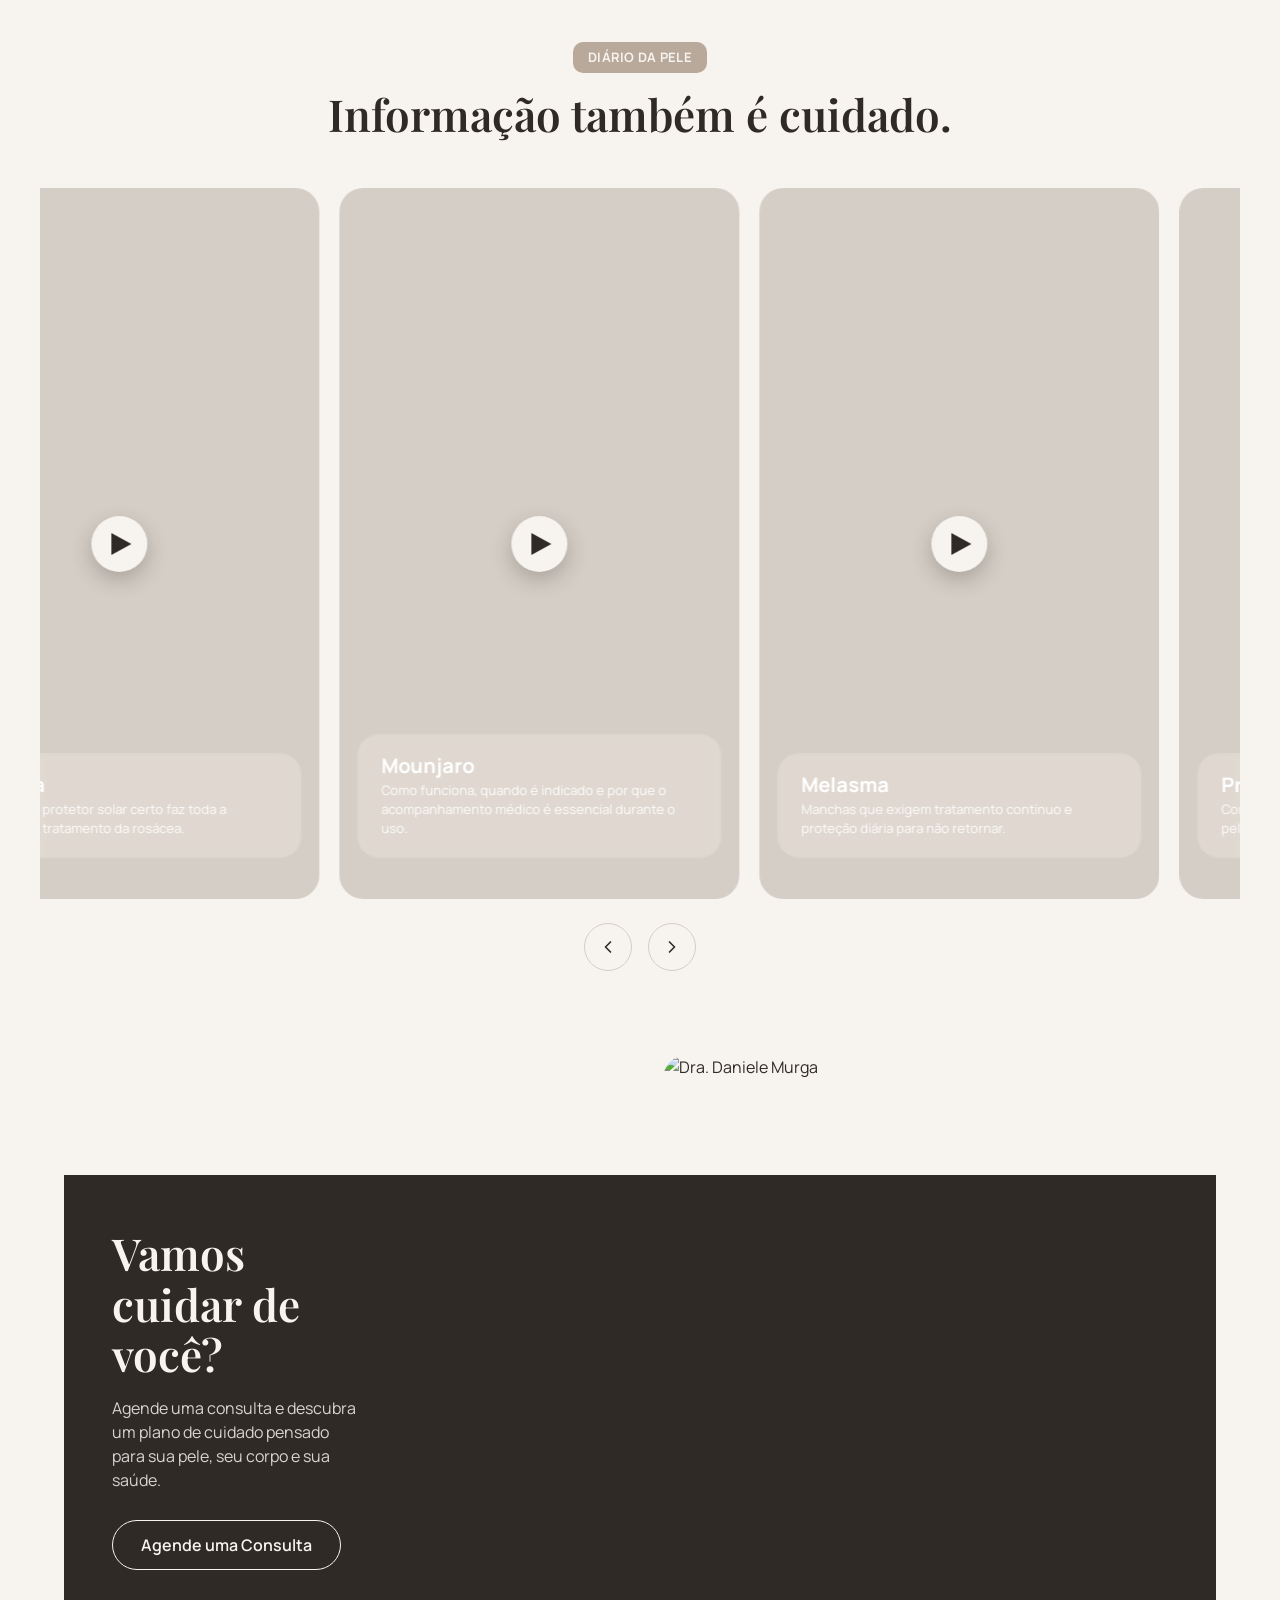
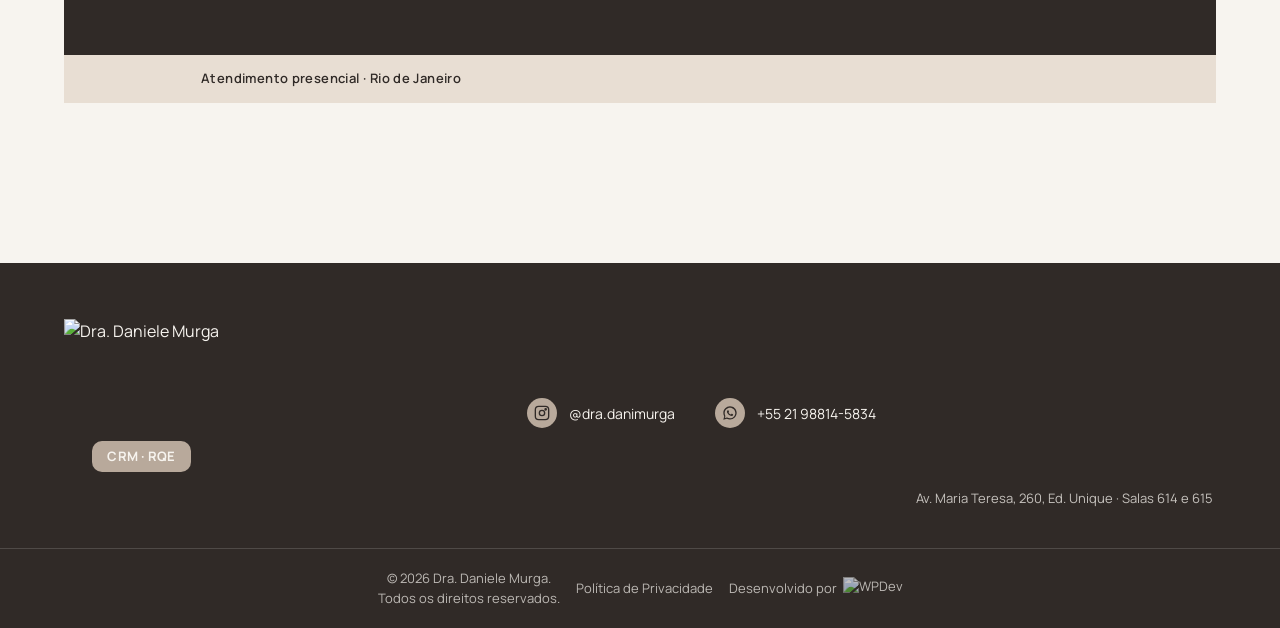
==== commit 412aa05a: "Empilha itens do rodape em coluna centralizada no mobile e atualiza versao do cache do CSS (v=64)" ====
--- a/index.html
+++ b/index.html
@@ -26,7 +26,7 @@
   <link rel="preconnect" href="https://fonts.googleapis.com">
   <link rel="preconnect" href="https://fonts.gstatic.com" crossorigin>
   <link rel="stylesheet" href="https://fonts.googleapis.com/css2?family=Playfair+Display:wght@400;600;700&family=Manrope:wght@400;500;600;700&display=swap">
-  <link rel="stylesheet" href="css/style.css?v=63">
+  <link rel="stylesheet" href="css/style.css?v=64">
   <script type="application/ld+json">
   {
     "@context": "https://schema.org",
--- a/css/style.css
+++ b/css/style.css
@@ -1863,8 +1863,9 @@
 
 @media (max-width: 899px) {
   .footer-bottom {
+    flex-direction: column;
     padding-top: 32px;
-    gap: 10px 16px;
+    gap: 10px;
   }
 }
 
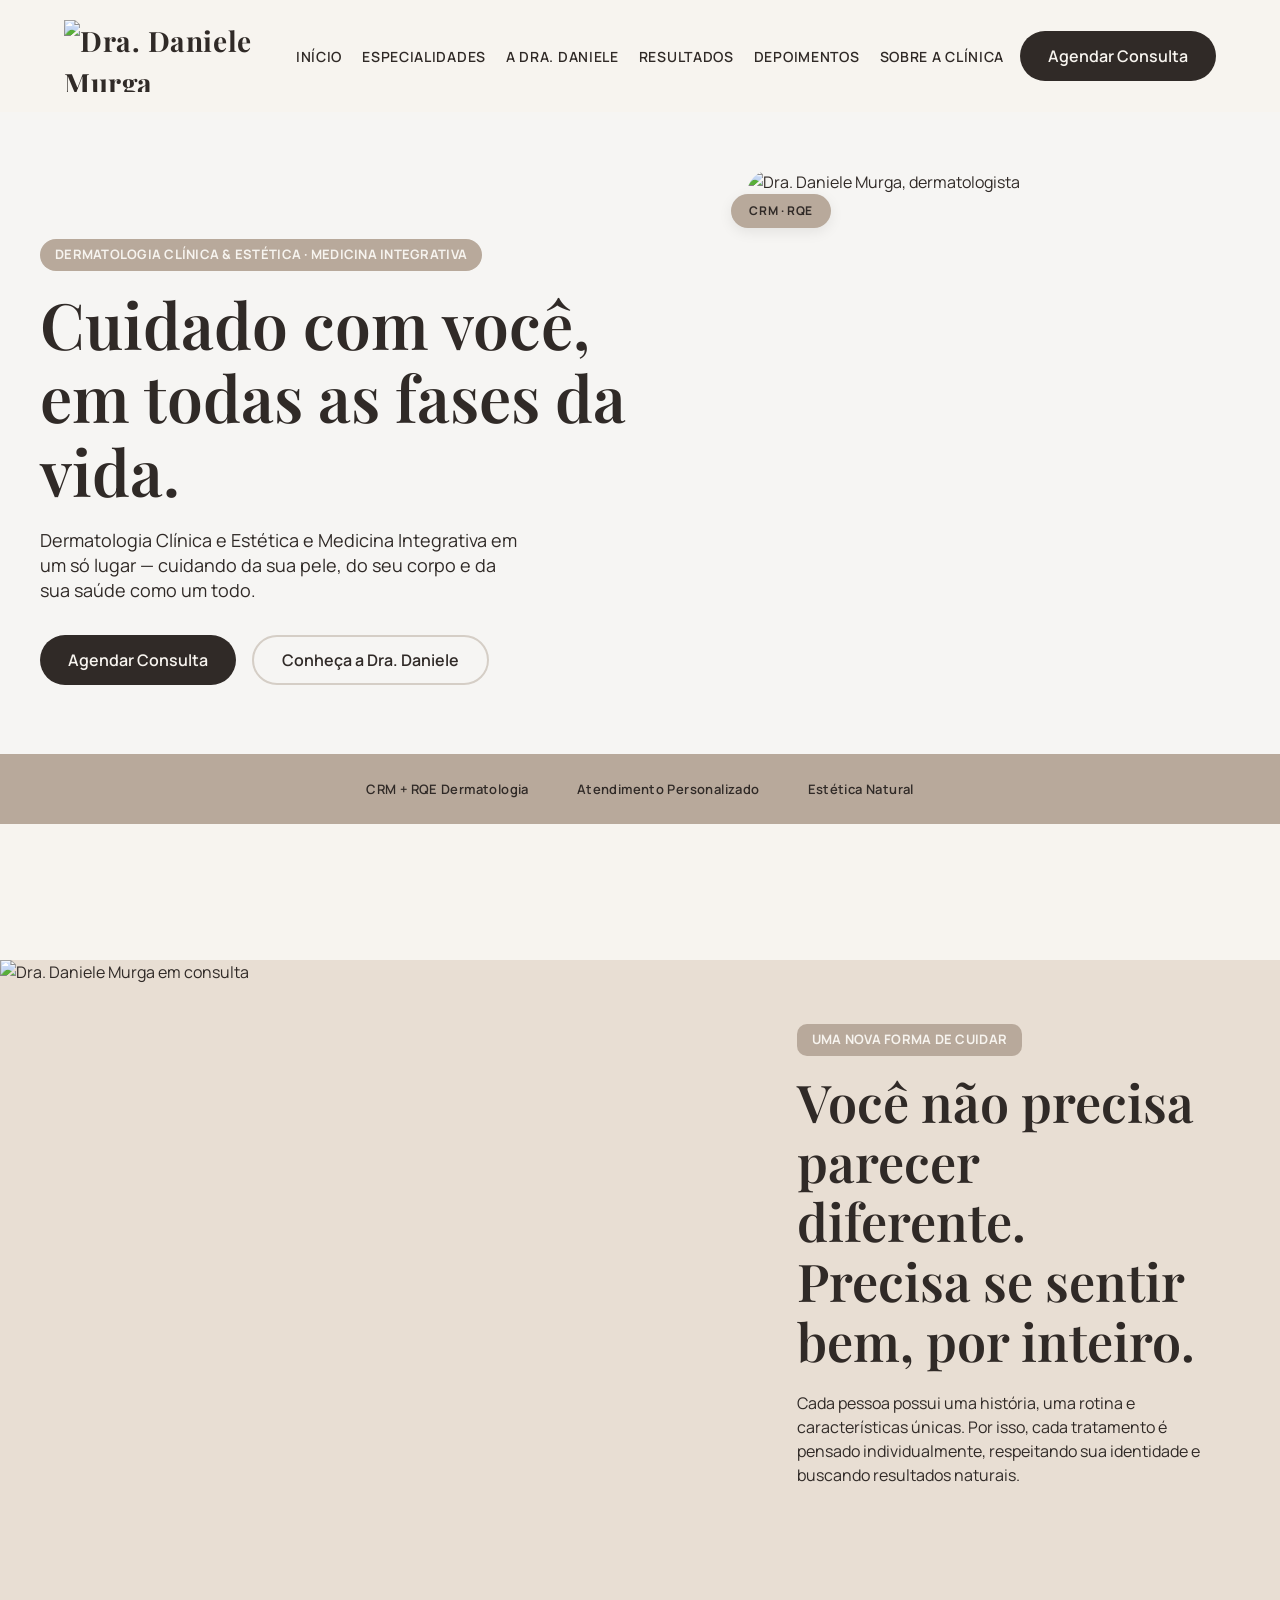
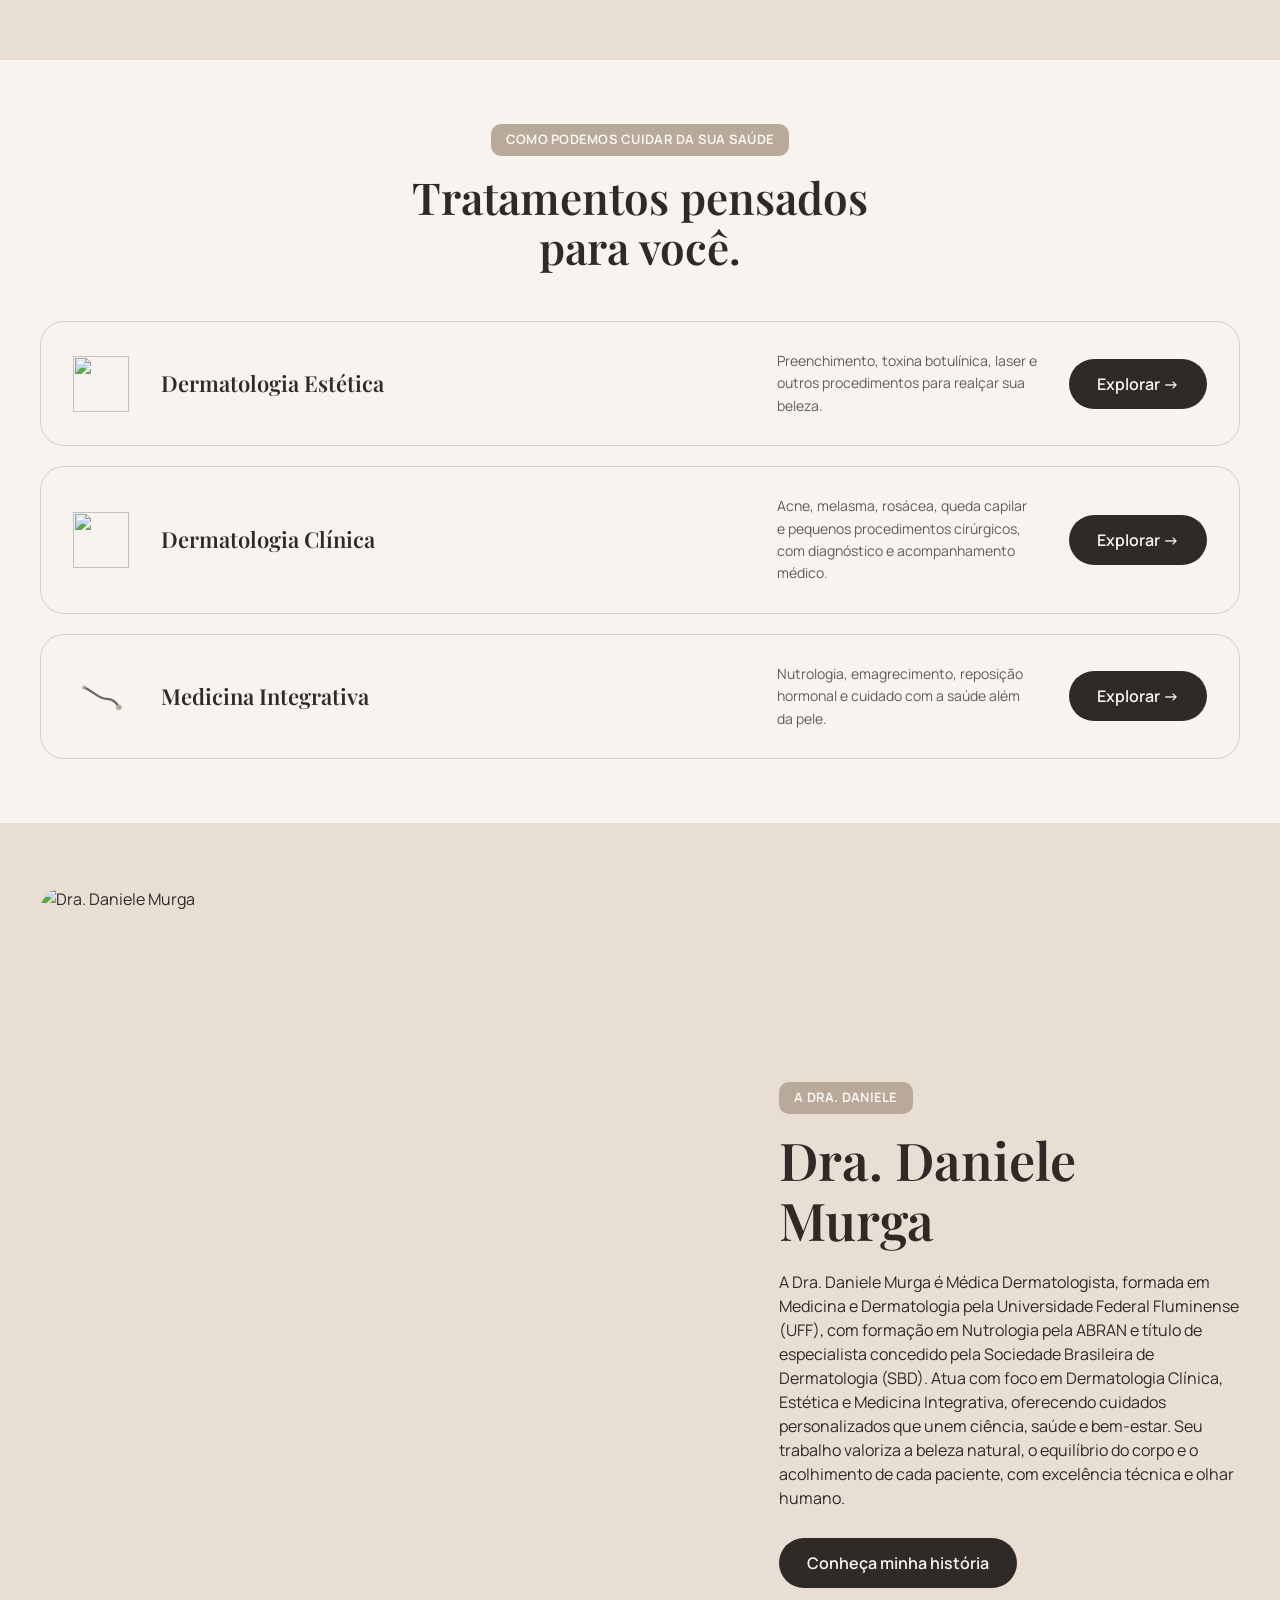
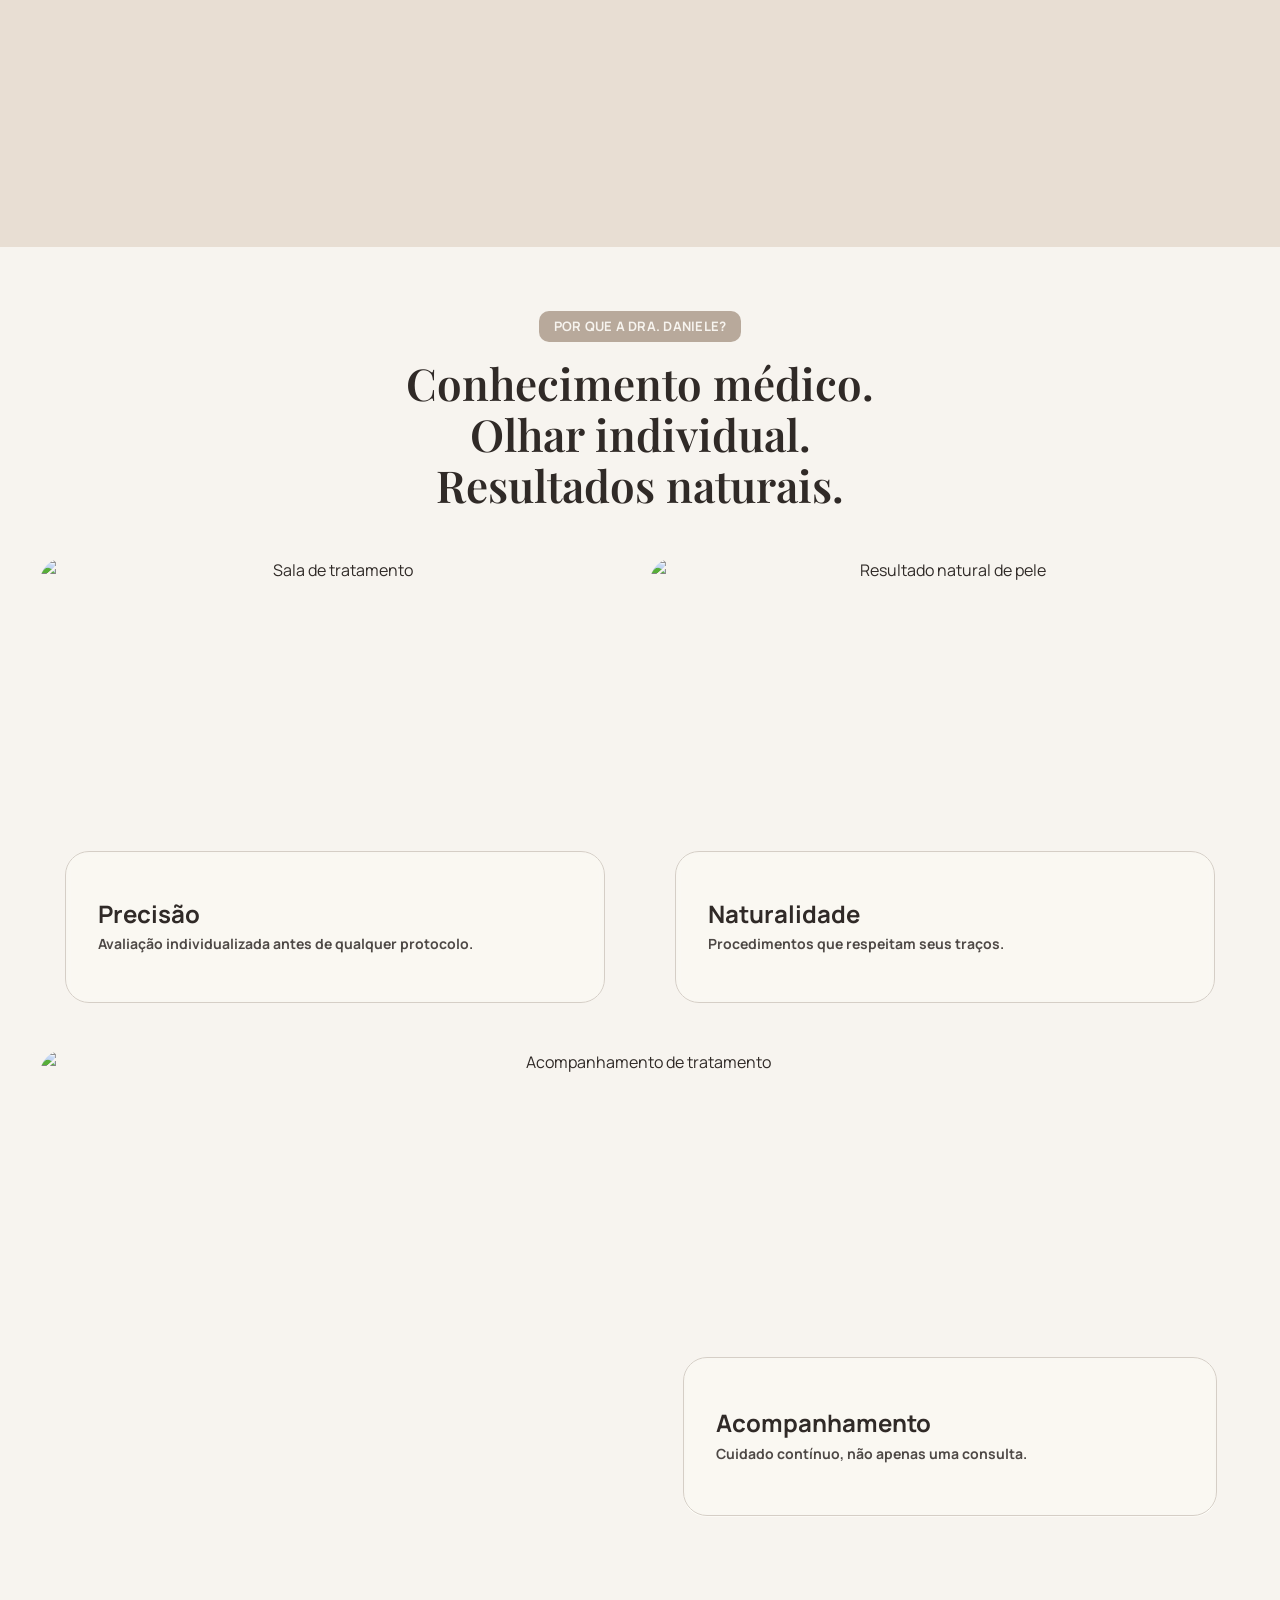
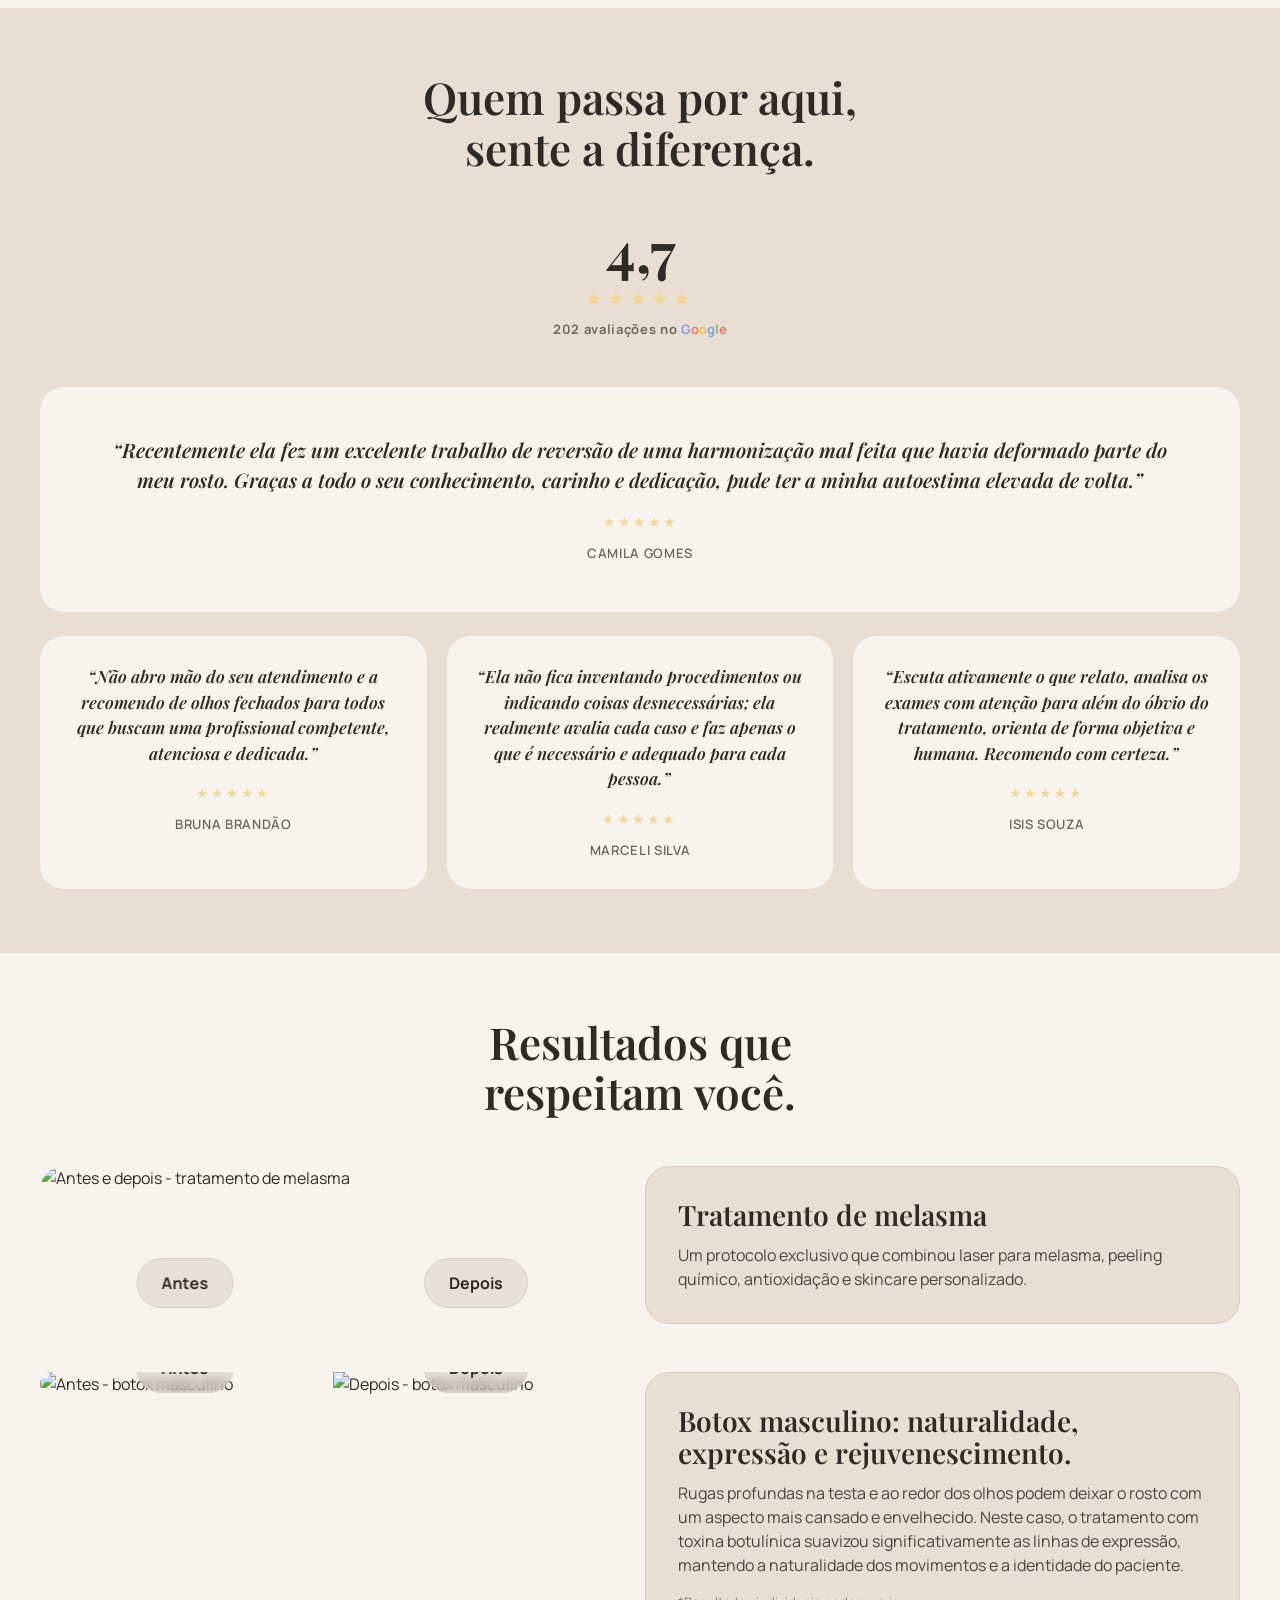
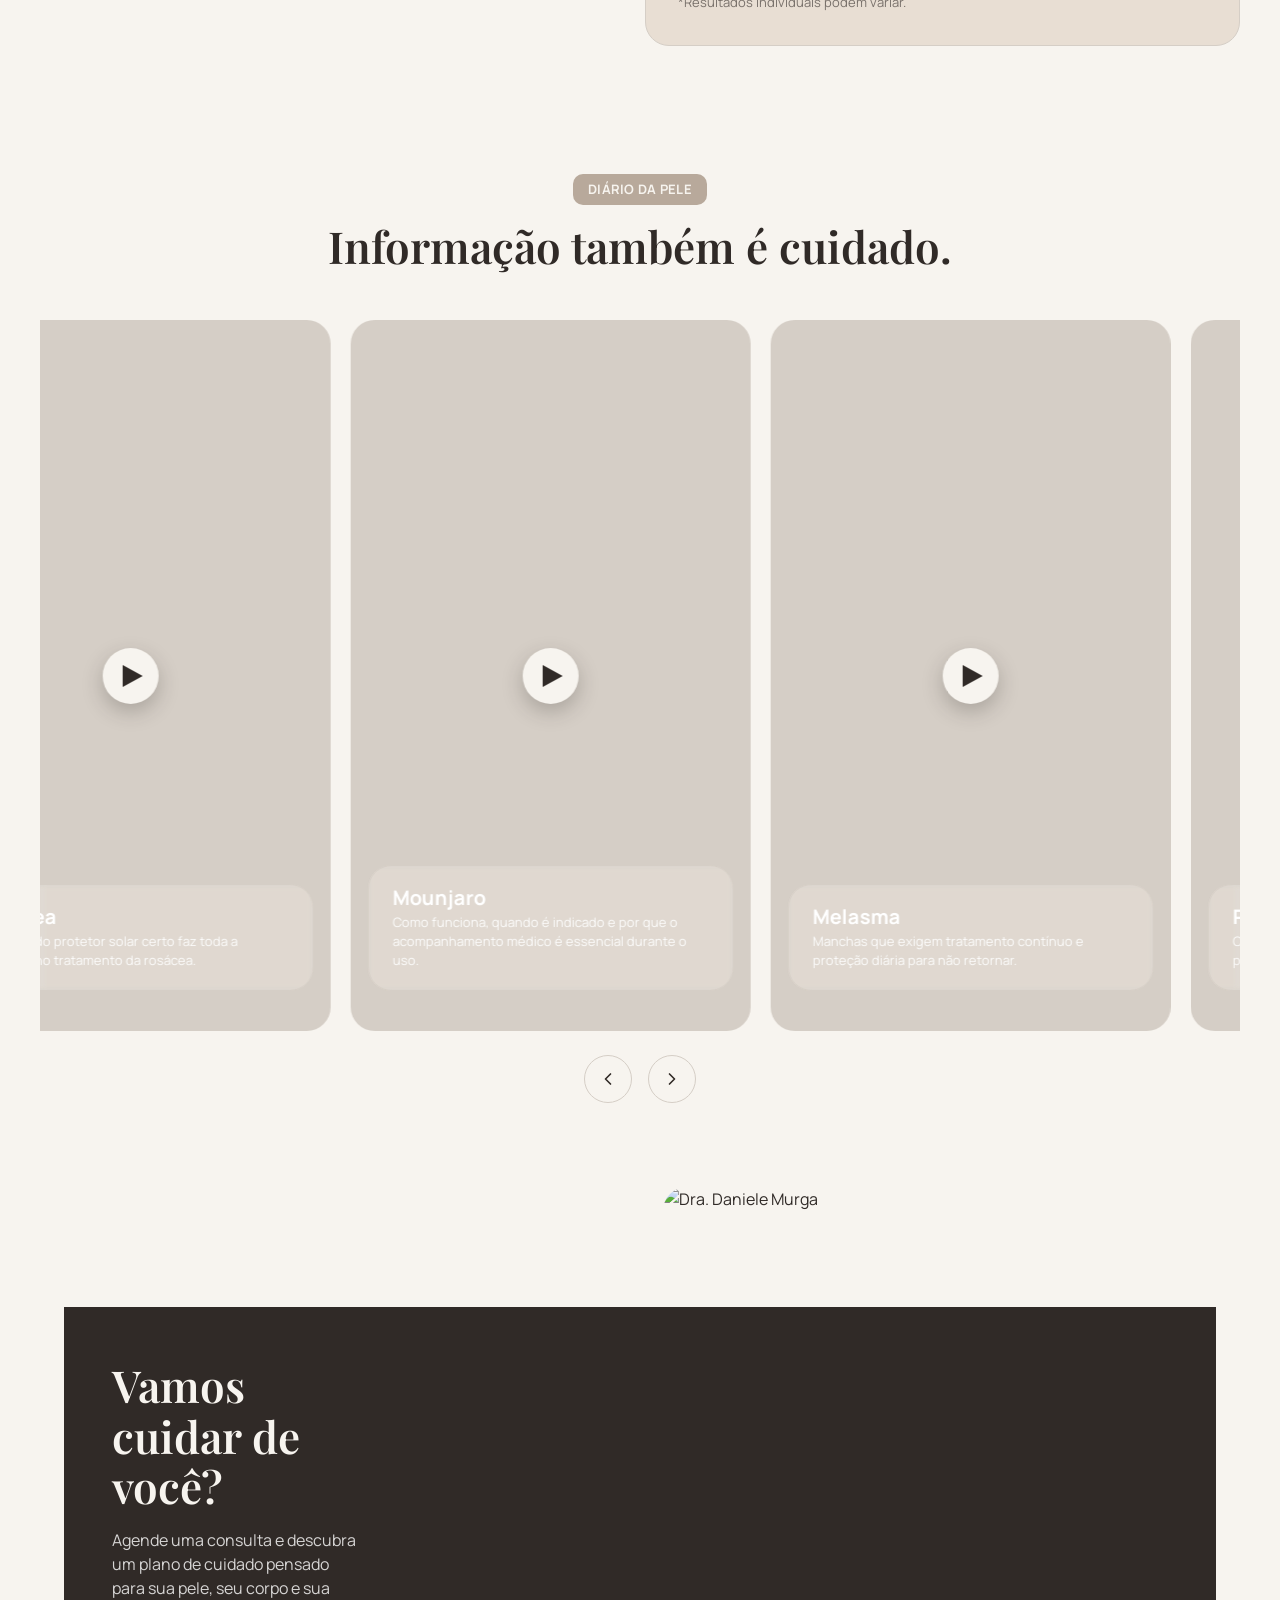
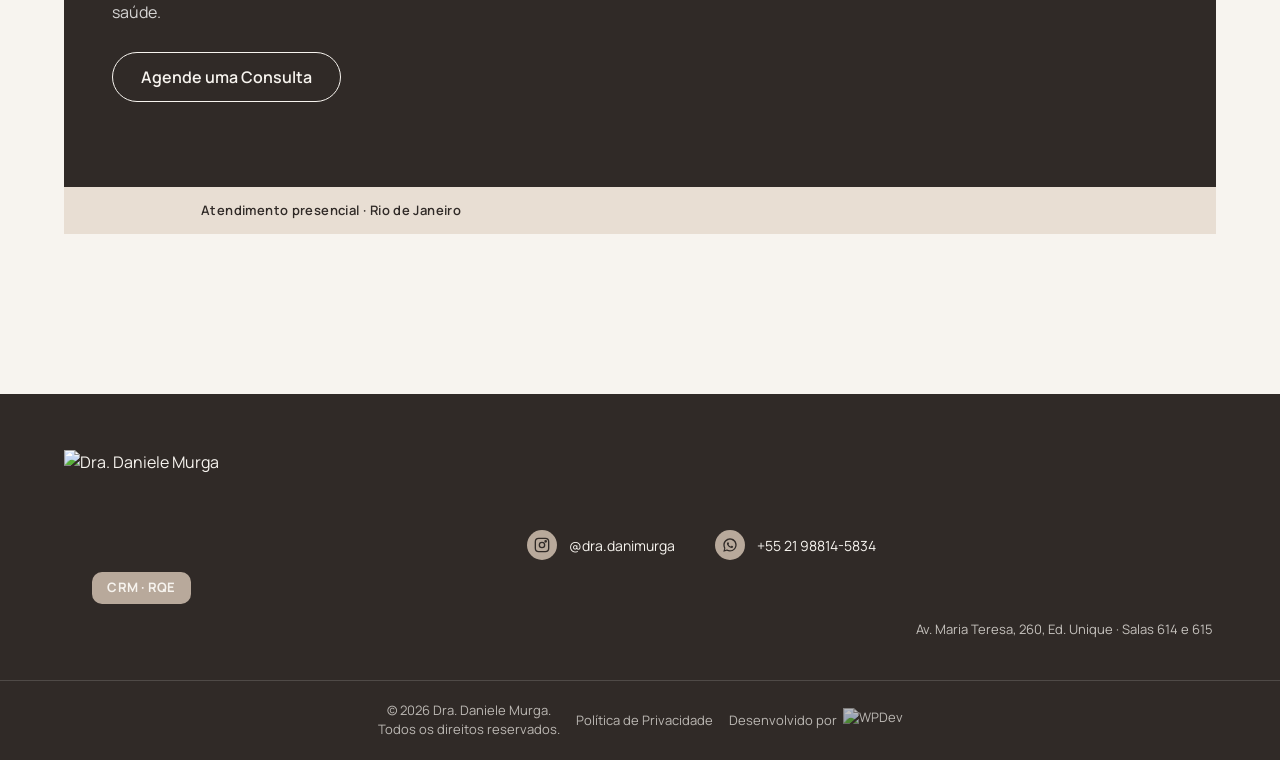
==== commit d8c42459: "Ajustes de conteudo e imagens: card Dermatologia Clinica, textos e fotos da Home, caso de rejuvenesc" ====
--- a/index.html
+++ b/index.html
@@ -26,7 +26,7 @@
   <link rel="preconnect" href="https://fonts.googleapis.com">
   <link rel="preconnect" href="https://fonts.gstatic.com" crossorigin>
   <link rel="stylesheet" href="https://fonts.googleapis.com/css2?family=Playfair+Display:wght@400;600;700&family=Manrope:wght@400;500;600;700&display=swap">
-  <link rel="stylesheet" href="css/style.css?v=64">
+  <link rel="stylesheet" href="css/style.css?v=65">
   <script type="application/ld+json">
   {
     "@context": "https://schema.org",
@@ -97,7 +97,7 @@
         <span class="badge badge-hero-home">Dermatologia Cl&iacute;nica &amp; Est&eacute;tica &middot; <br class="badge-linebreak">Medicina Integrativa</span>
         <h1>Cuidado com voc&ecirc;,<br>em todas as fases da vida.</h1>
         <p class="hero-text">
-          Dermatologia Cl&iacute;nica e Est&eacute;tica, e Medicina
+          Dermatologia Cl&iacute;nica e Est&eacute;tica e Medicina
           Integrativa em um s&oacute; lugar &mdash; cuidando da sua pele, do
           seu corpo e da sua sa&uacute;de como um todo.
         </p>
@@ -125,7 +125,7 @@
 
   <section class="intro">
     <div class="intro-photo">
-      <img src="https://res.cloudinary.com/do0uq7w4n/image/upload/f_auto,q_auto,w_800,c_limit/v1788412749/intro-daniele_wxfpnn.jpg" alt="Dra. Daniele Murga em consulta">
+      <img src="https://res.cloudinary.com/do0uq7w4n/image/upload/v1790025820/dra-daniele003_ryxbqk.png" alt="Dra. Daniele Murga em consulta">
     </div>
     <div class="intro-text">
       <span class="badge">Uma nova forma de cuidar</span>
@@ -157,7 +157,7 @@
           </span>
           <div class="treatment-block-info">
             <h3>Dermatologia Cl&iacute;nica</h3>
-            <p>Acne, melasma, ros&aacute;cea e queda capilar, com diagn&oacute;stico e acompanhamento m&eacute;dico.</p>
+            <p>Acne, melasma, ros&aacute;cea, queda capilar e pequenos procedimentos cir&uacute;rgicos, com diagn&oacute;stico e acompanhamento m&eacute;dico.</p>
           </div>
           <a href="medicina-clinica.html" class="btn btn-primary treatment-block-link">Explorar &rarr;</a>
         </div>
@@ -180,7 +180,7 @@
   <section class="bio" id="sobre">
     <div class="container-home bio-inner">
       <div class="bio-photo">
-        <img src="https://res.cloudinary.com/do0uq7w4n/image/upload/f_auto,q_auto,w_700,c_limit/v1788411888/bio-daniele_vxtzha.jpg" alt="Dra. Daniele Murga">
+        <img src="https://res.cloudinary.com/do0uq7w4n/image/upload/f_auto,q_auto,w_700,c_limit/v1790027077/dra-daniele002_h62xrn.jpg" alt="Dra. Daniele Murga">
       </div>
       <div class="bio-text">
         <span class="badge">A Dra. Daniele</span>
@@ -376,6 +376,6 @@
     })();
   </script>
 
-  <script src="js/script.js?v=36"></script>
+  <script src="js/script.js?v=37"></script>
 </body>
 </html>
--- a/css/style.css
+++ b/css/style.css
@@ -718,7 +718,7 @@
 }
 
 .intro-photo {
-  height: 340px;
+  height: 460px;
 }
 
 @media (max-width: 899px) {
@@ -739,7 +739,7 @@
   }
 
   .intro-photo {
-    height: 600px;
+    height: 740px;
   }
 }
 
@@ -747,6 +747,7 @@
   width: 100%;
   height: 100%;
   object-fit: cover;
+  object-position: center 15%;
   display: block;
   border-radius: 0 24px 24px 0;
 }
@@ -806,7 +807,7 @@
 
   body.page-home .intro-photo {
     flex: 0 0 56%;
-    height: 558px;
+    height: 700px;
   }
 
   body.page-home .intro-text h2 {
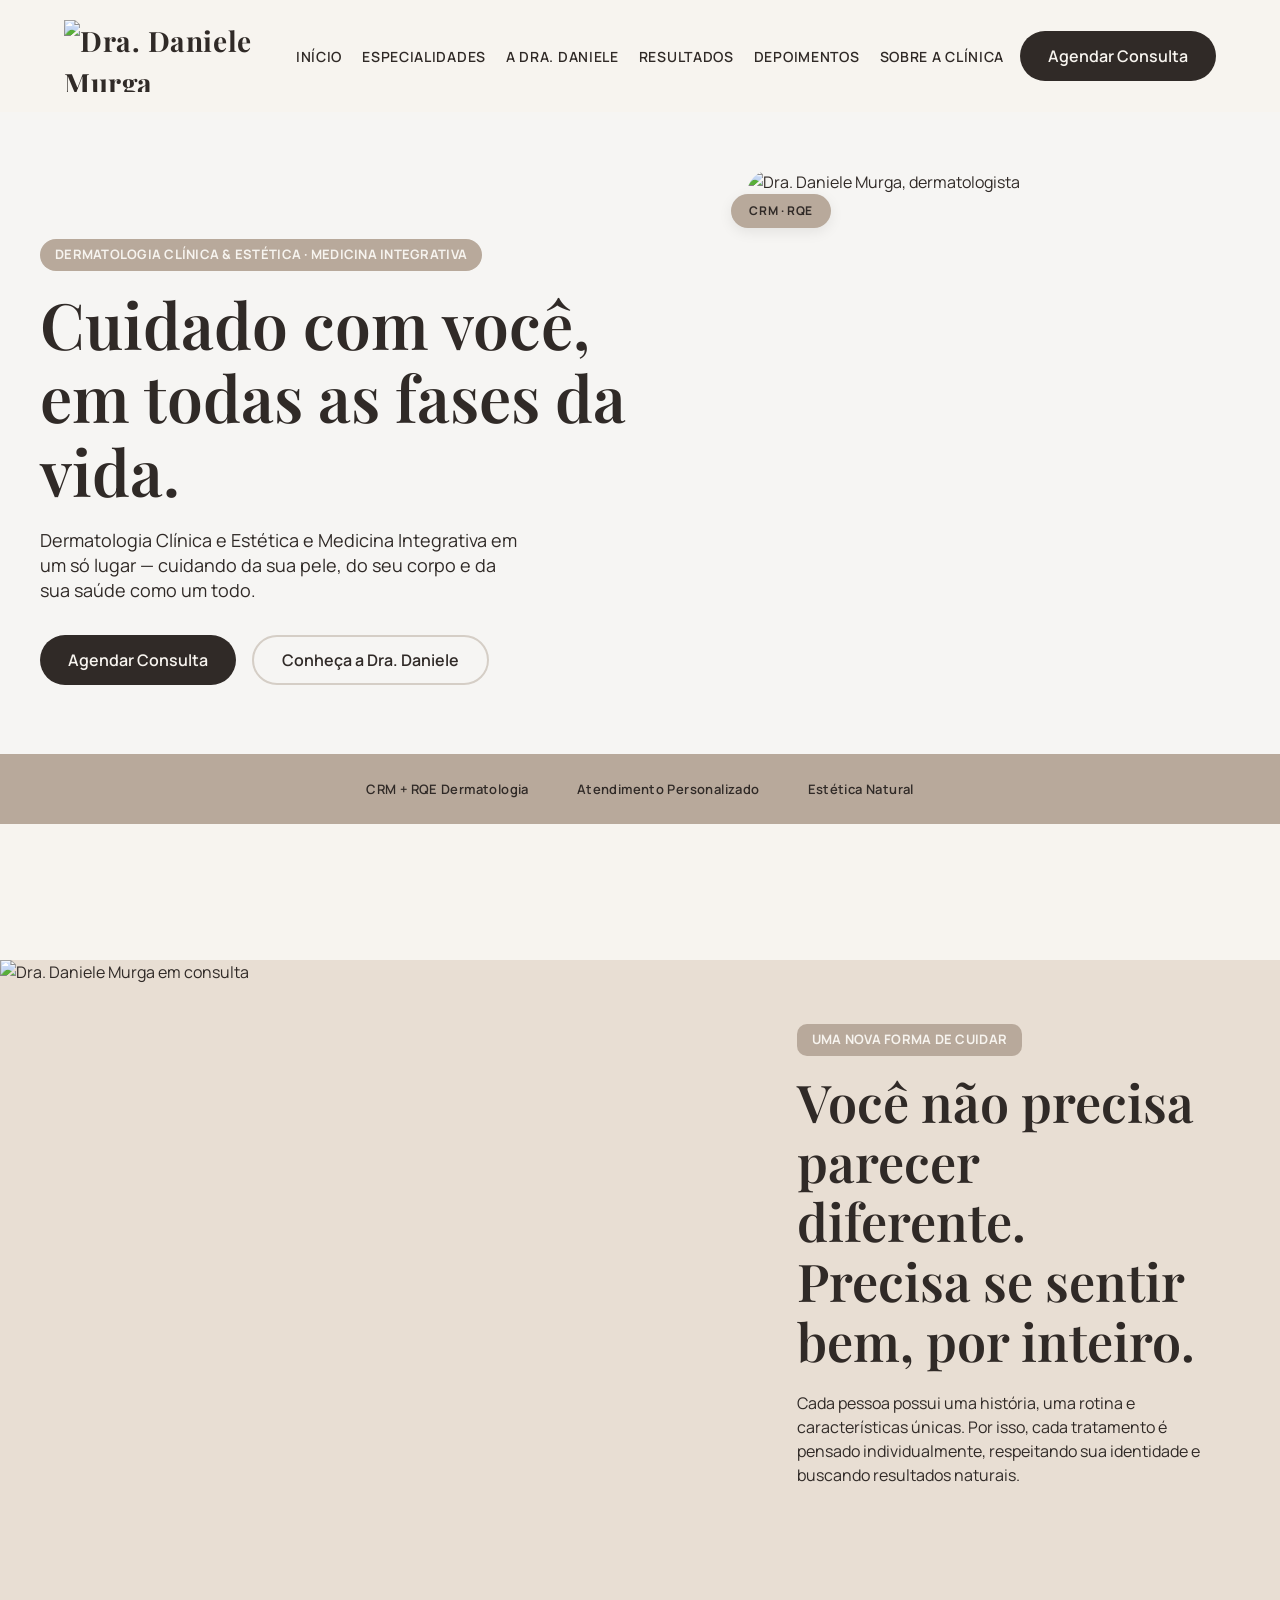
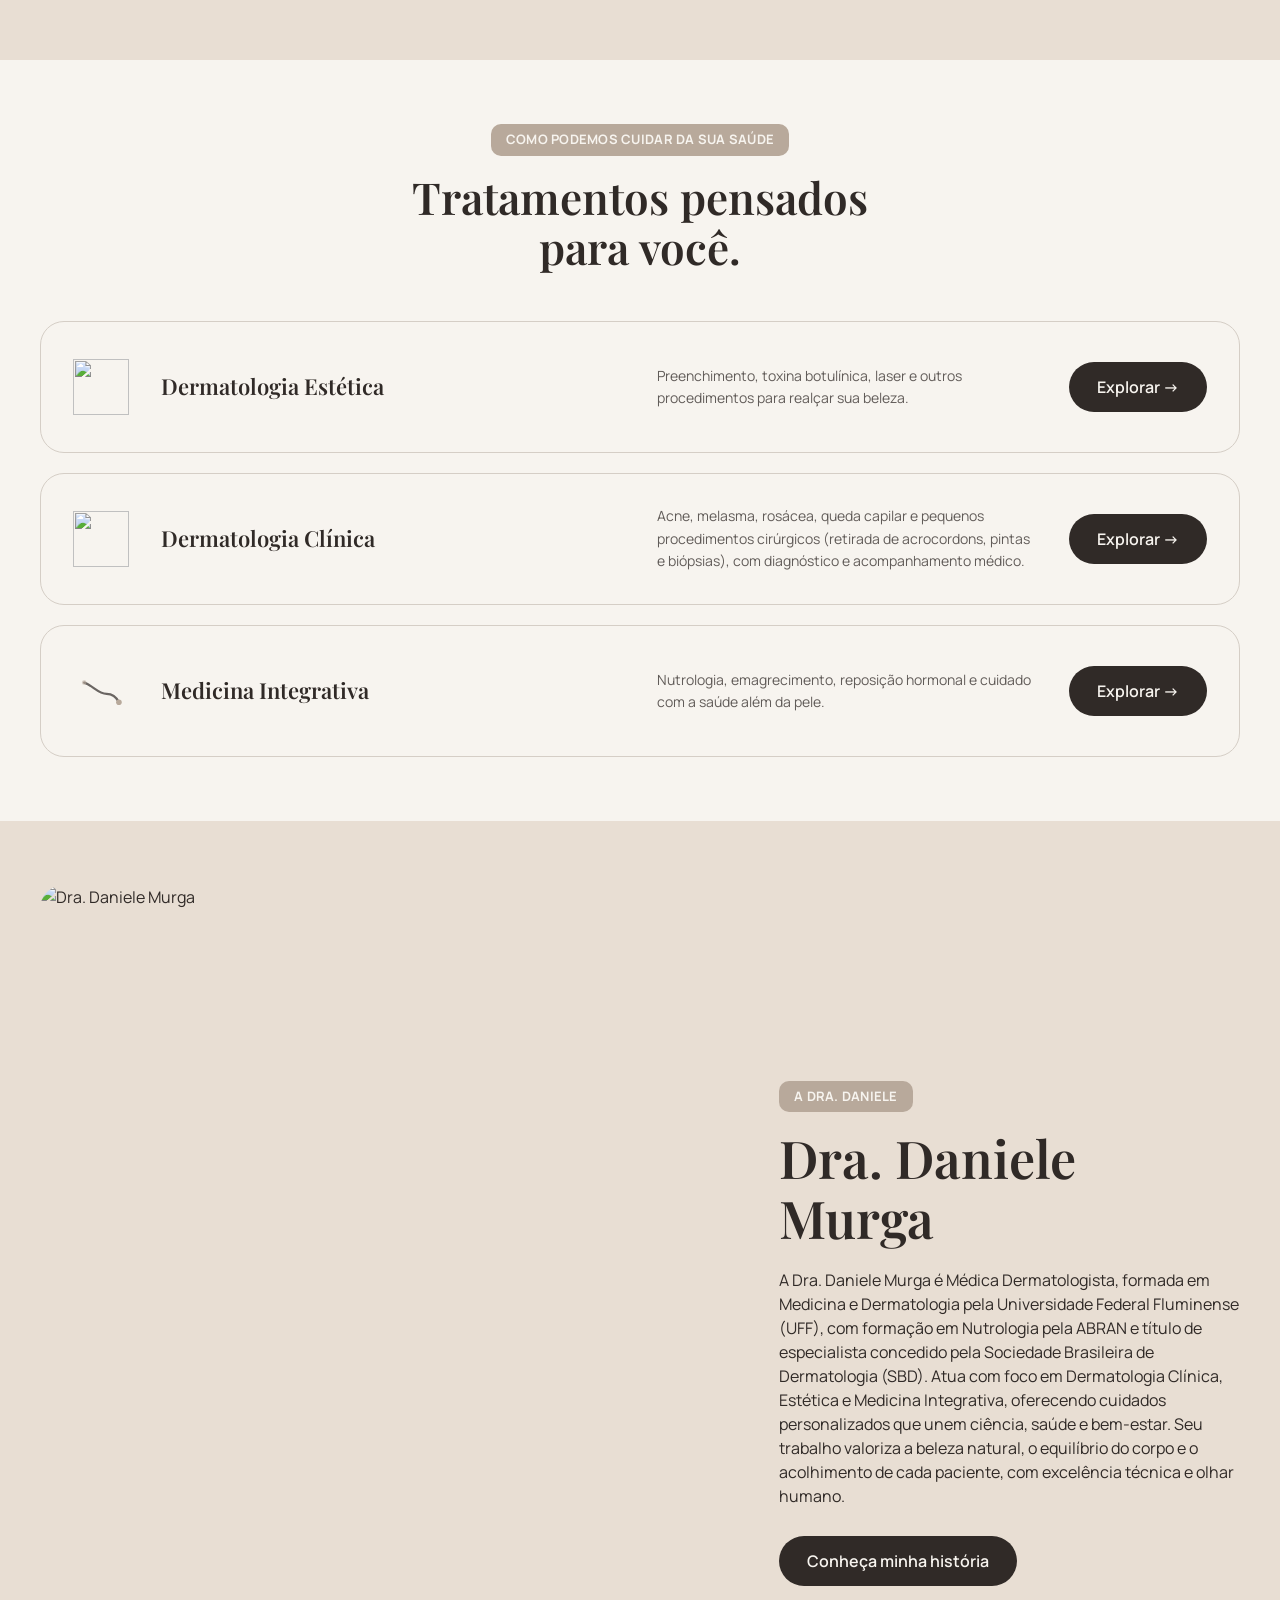
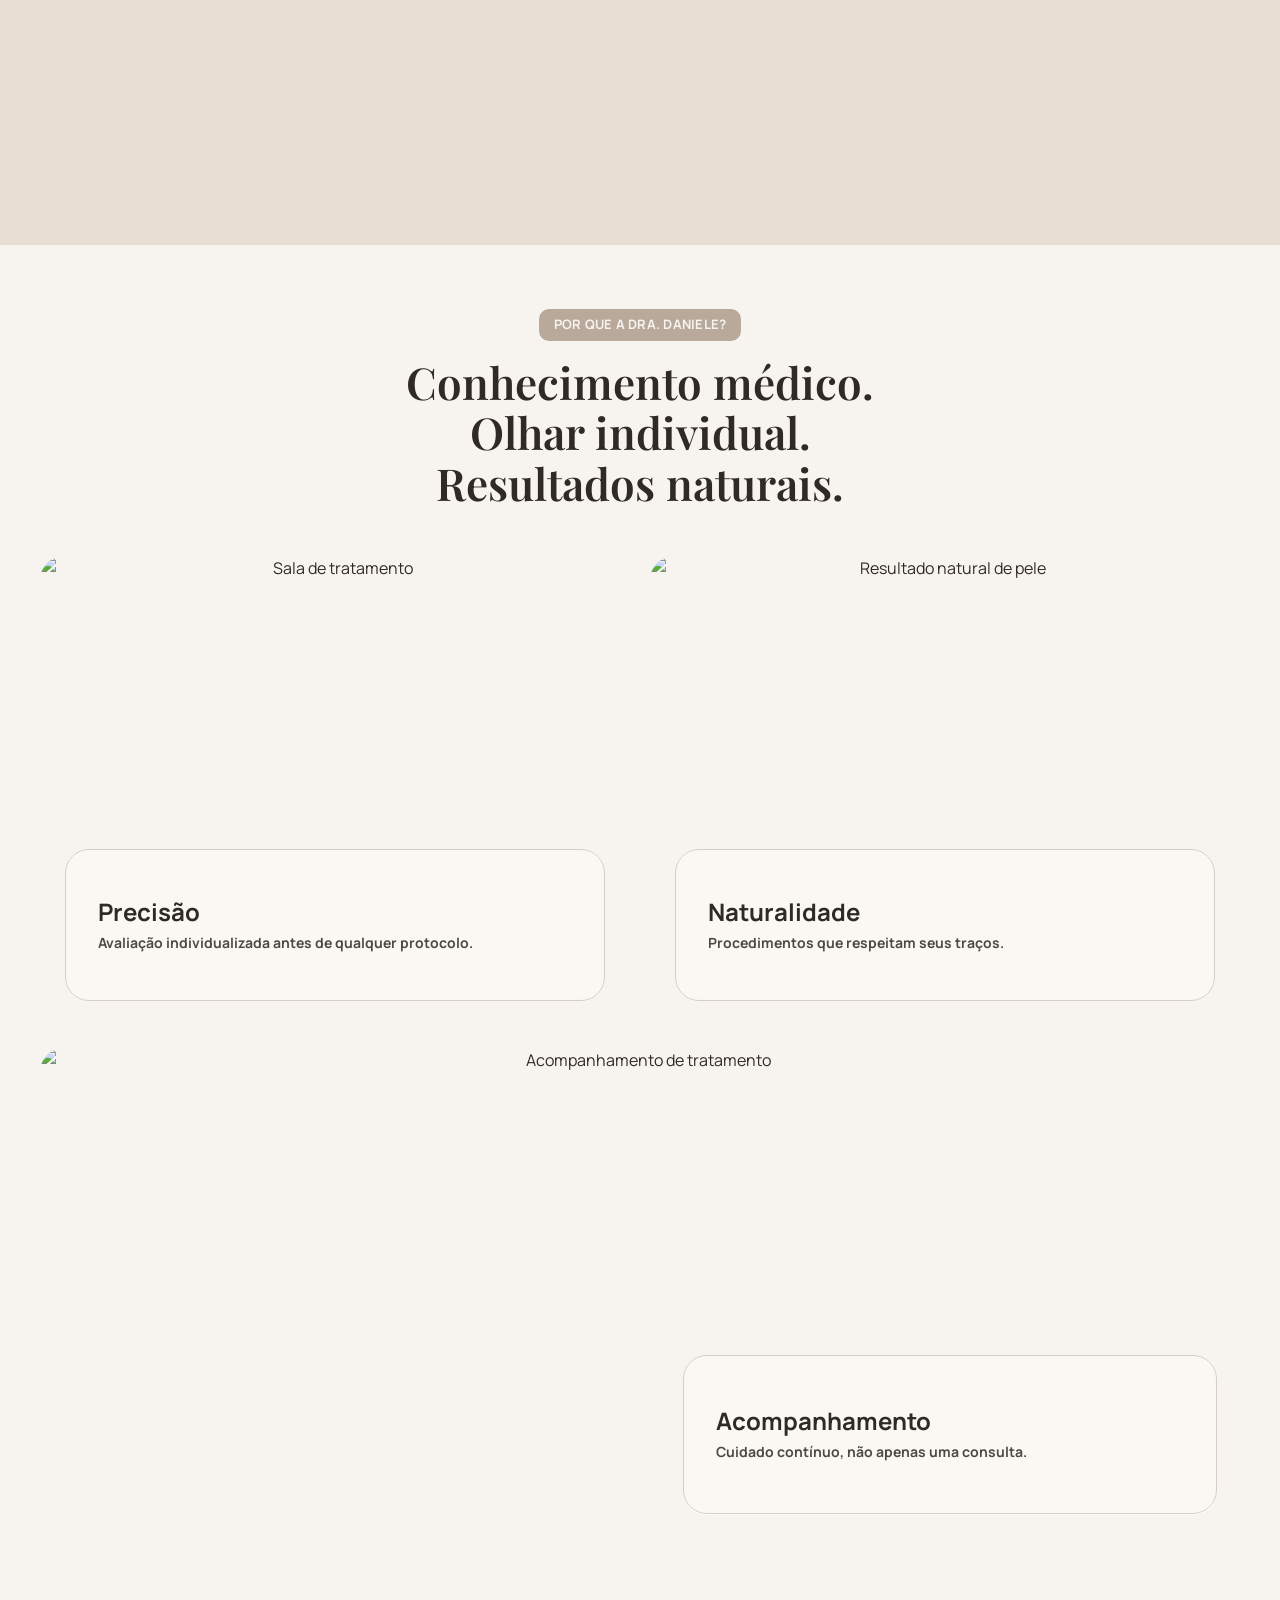
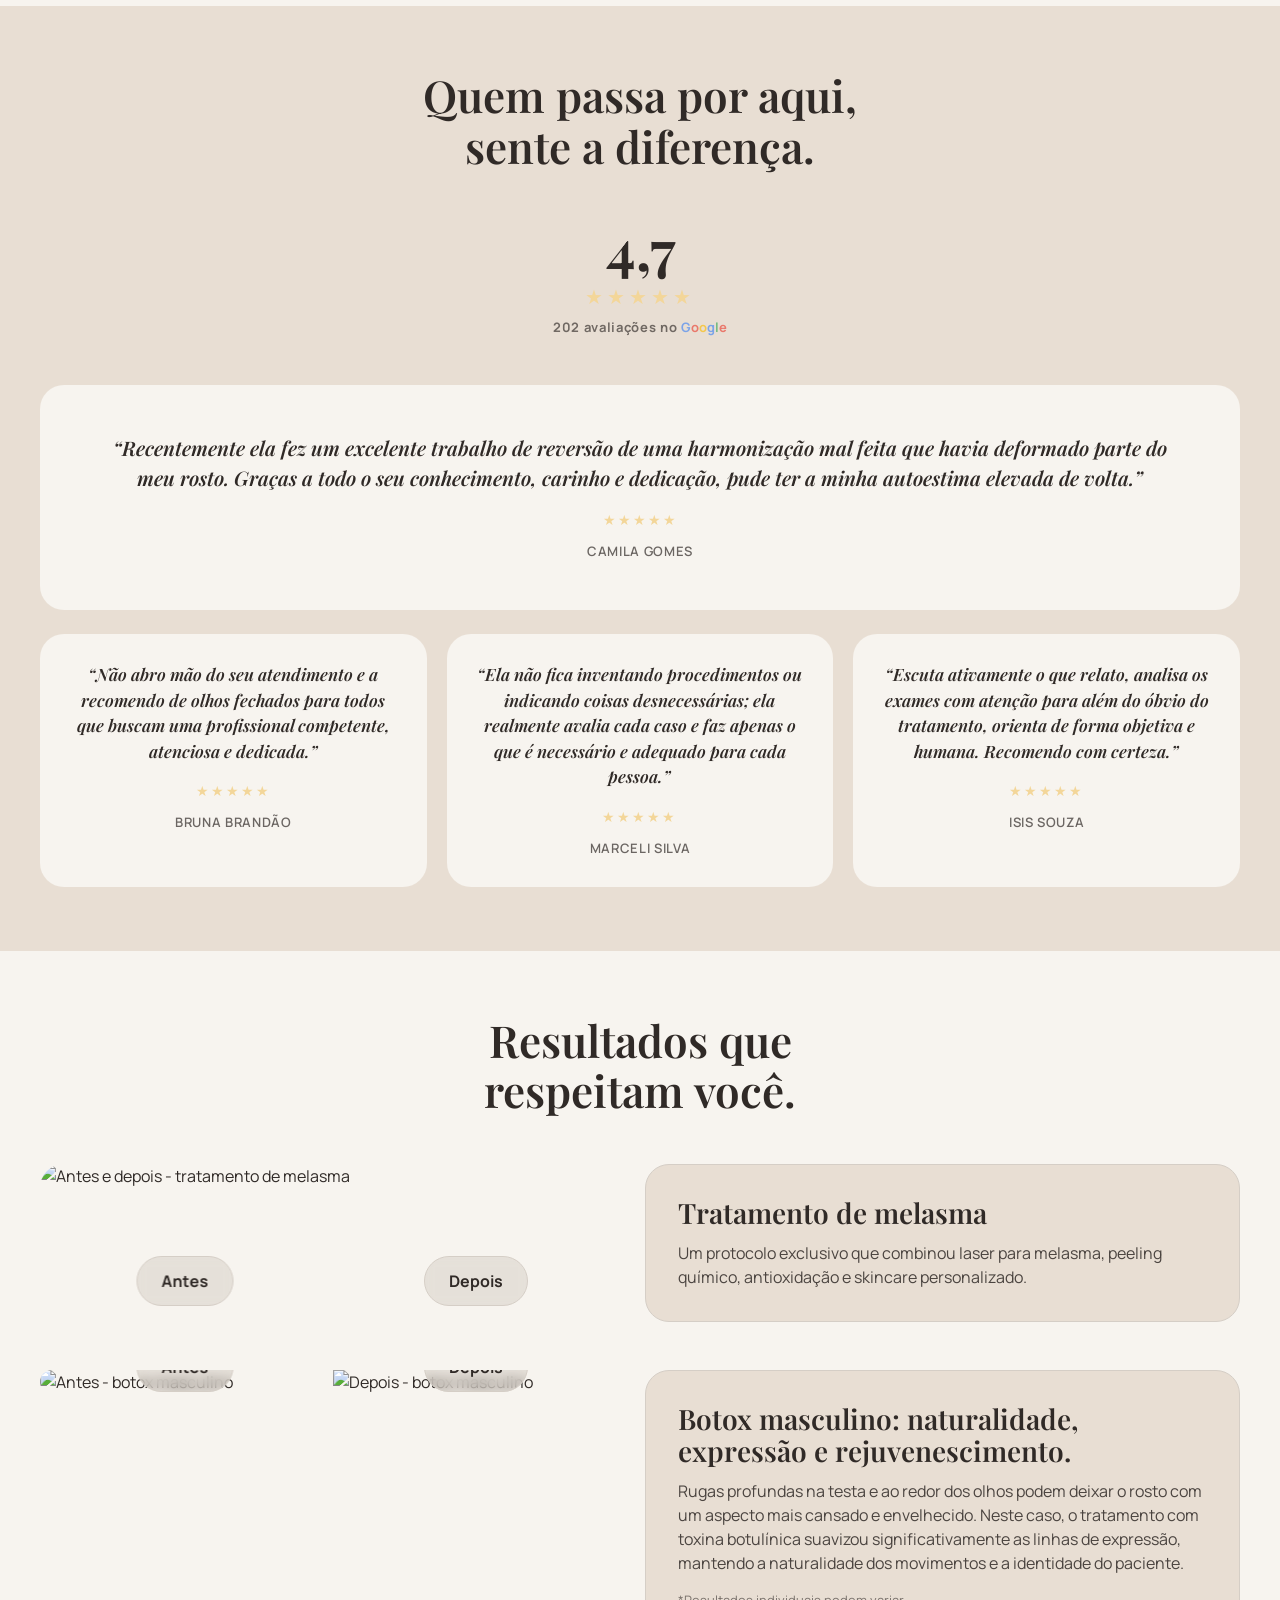
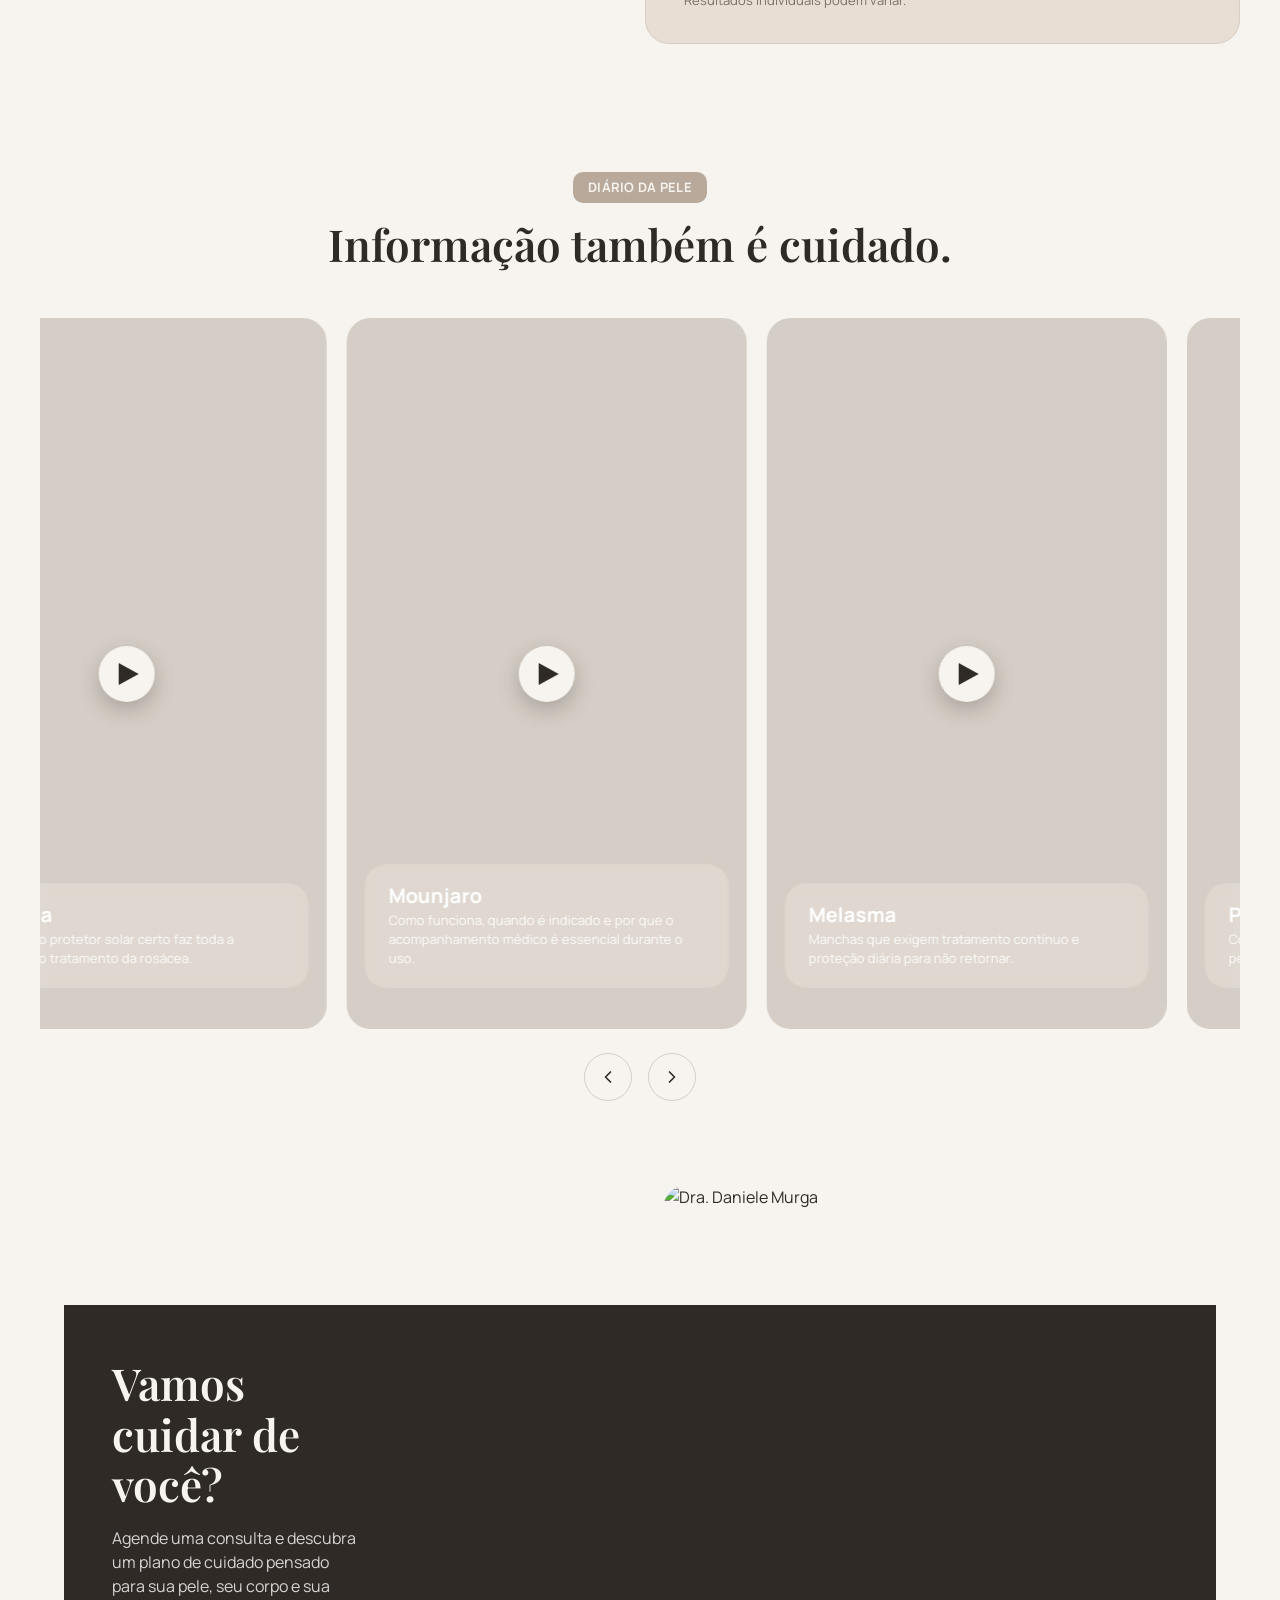
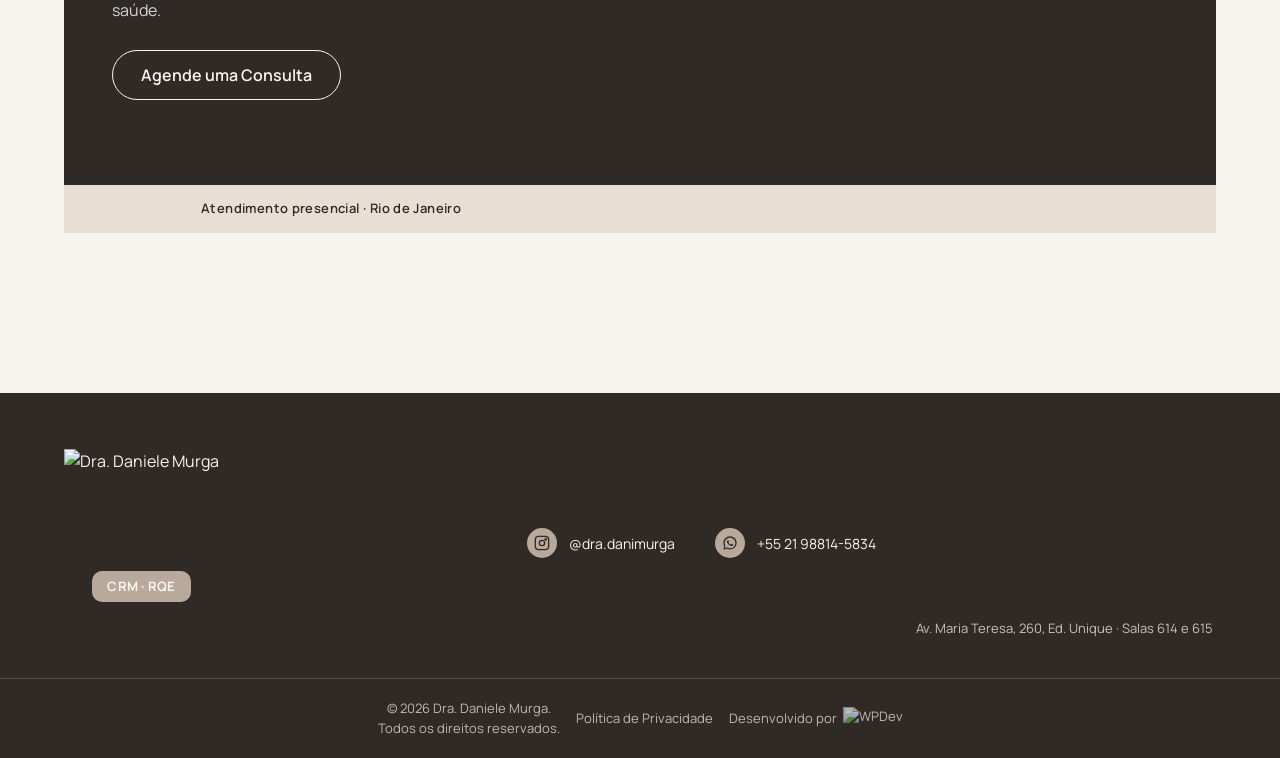
==== commit bc1ad15d: "Corrige texto e altura dos cards de tratamento na Home: inclui detalhe de pequenos procedimentos cir" ====
--- a/index.html
+++ b/index.html
@@ -26,7 +26,7 @@
   <link rel="preconnect" href="https://fonts.googleapis.com">
   <link rel="preconnect" href="https://fonts.gstatic.com" crossorigin>
   <link rel="stylesheet" href="https://fonts.googleapis.com/css2?family=Playfair+Display:wght@400;600;700&family=Manrope:wght@400;500;600;700&display=swap">
-  <link rel="stylesheet" href="css/style.css?v=65">
+  <link rel="stylesheet" href="css/style.css?v=66">
   <script type="application/ld+json">
   {
     "@context": "https://schema.org",
@@ -157,7 +157,7 @@
           </span>
           <div class="treatment-block-info">
             <h3>Dermatologia Cl&iacute;nica</h3>
-            <p>Acne, melasma, ros&aacute;cea, queda capilar e pequenos procedimentos cir&uacute;rgicos, com diagn&oacute;stico e acompanhamento m&eacute;dico.</p>
+            <p>Acne, melasma, ros&aacute;cea, queda capilar e pequenos procedimentos cir&uacute;rgicos (retirada de acrocordons, pintas e bi&oacute;psias), com diagn&oacute;stico e acompanhamento m&eacute;dico.</p>
           </div>
           <a href="medicina-clinica.html" class="btn btn-primary treatment-block-link">Explorar &rarr;</a>
         </div>
--- a/css/style.css
+++ b/css/style.css
@@ -898,6 +898,7 @@
     align-items: center;
     gap: 32px;
     padding: 28px 32px;
+    min-height: 132px;
   }
 
   .treatment-block-icon {
@@ -924,7 +925,7 @@
   }
 
   .treatment-block-info p {
-    max-width: 260px;
+    max-width: 380px;
     margin: 0;
   }
 
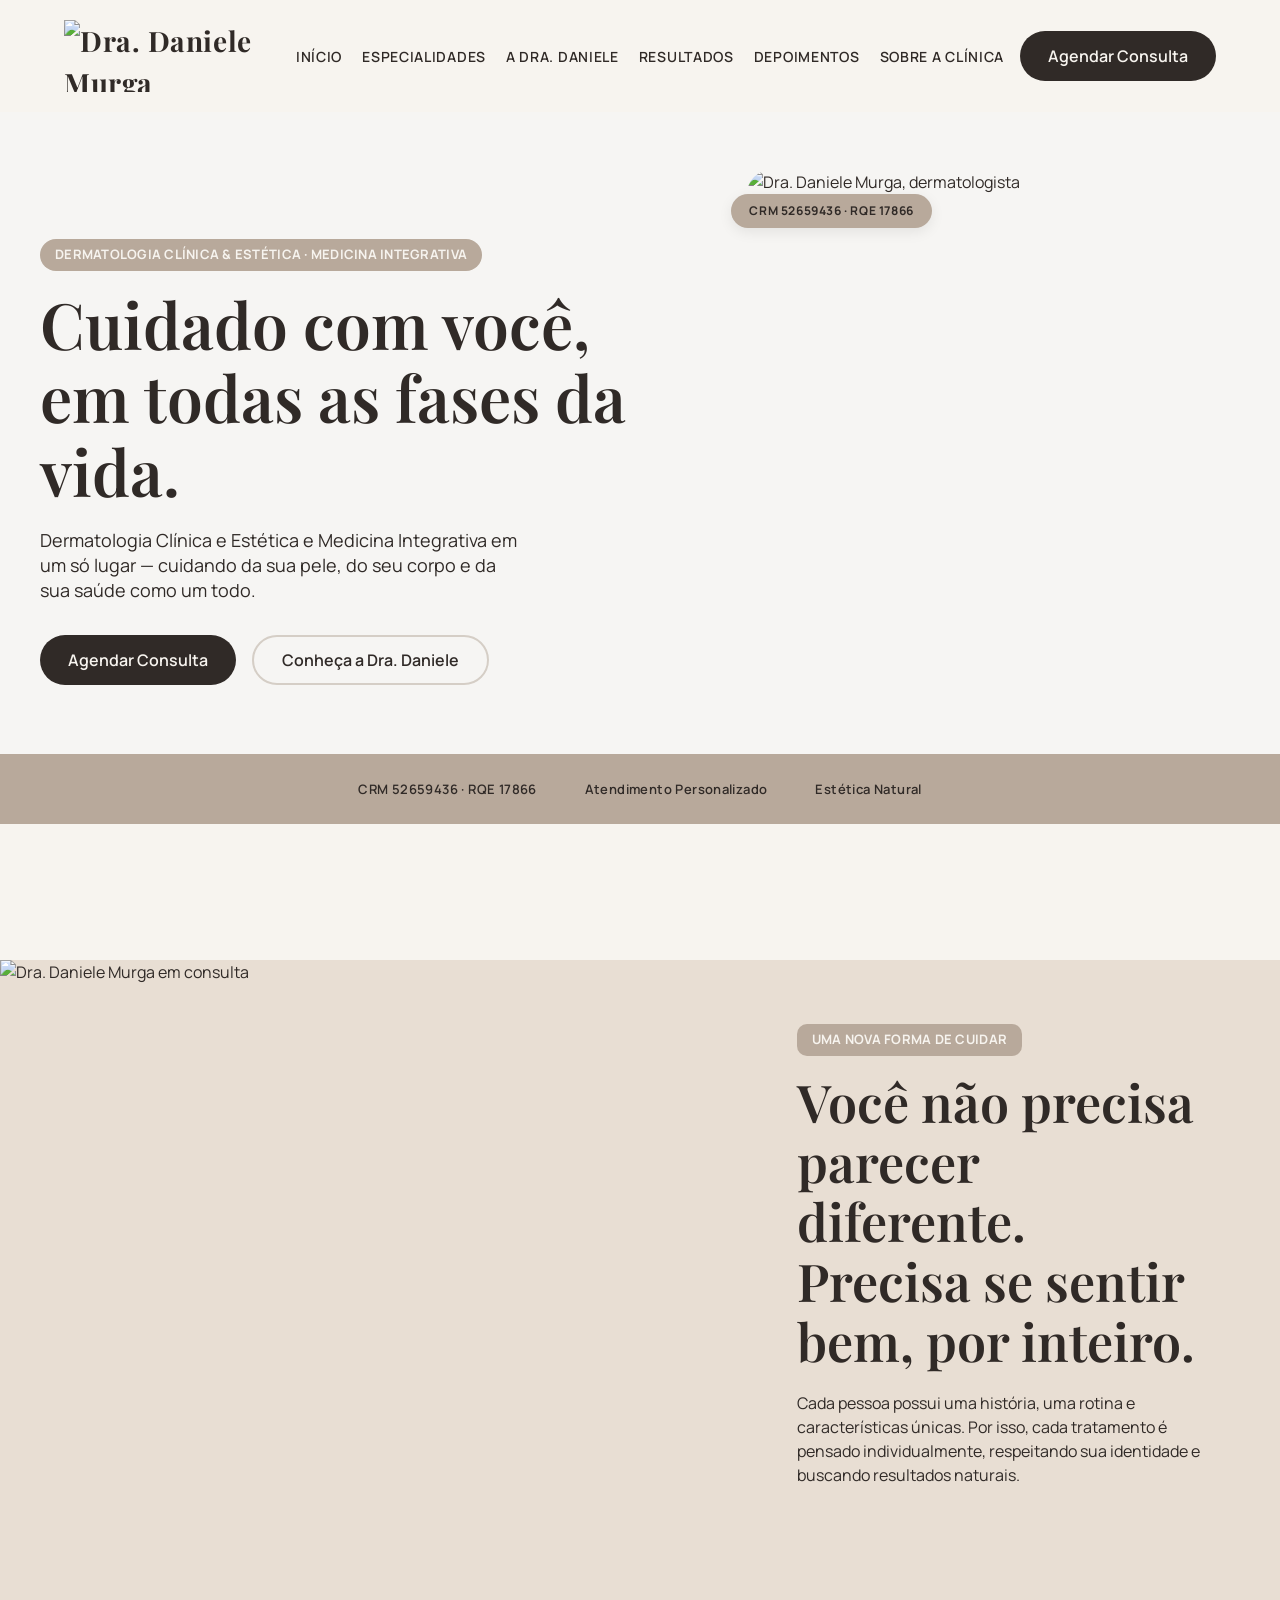
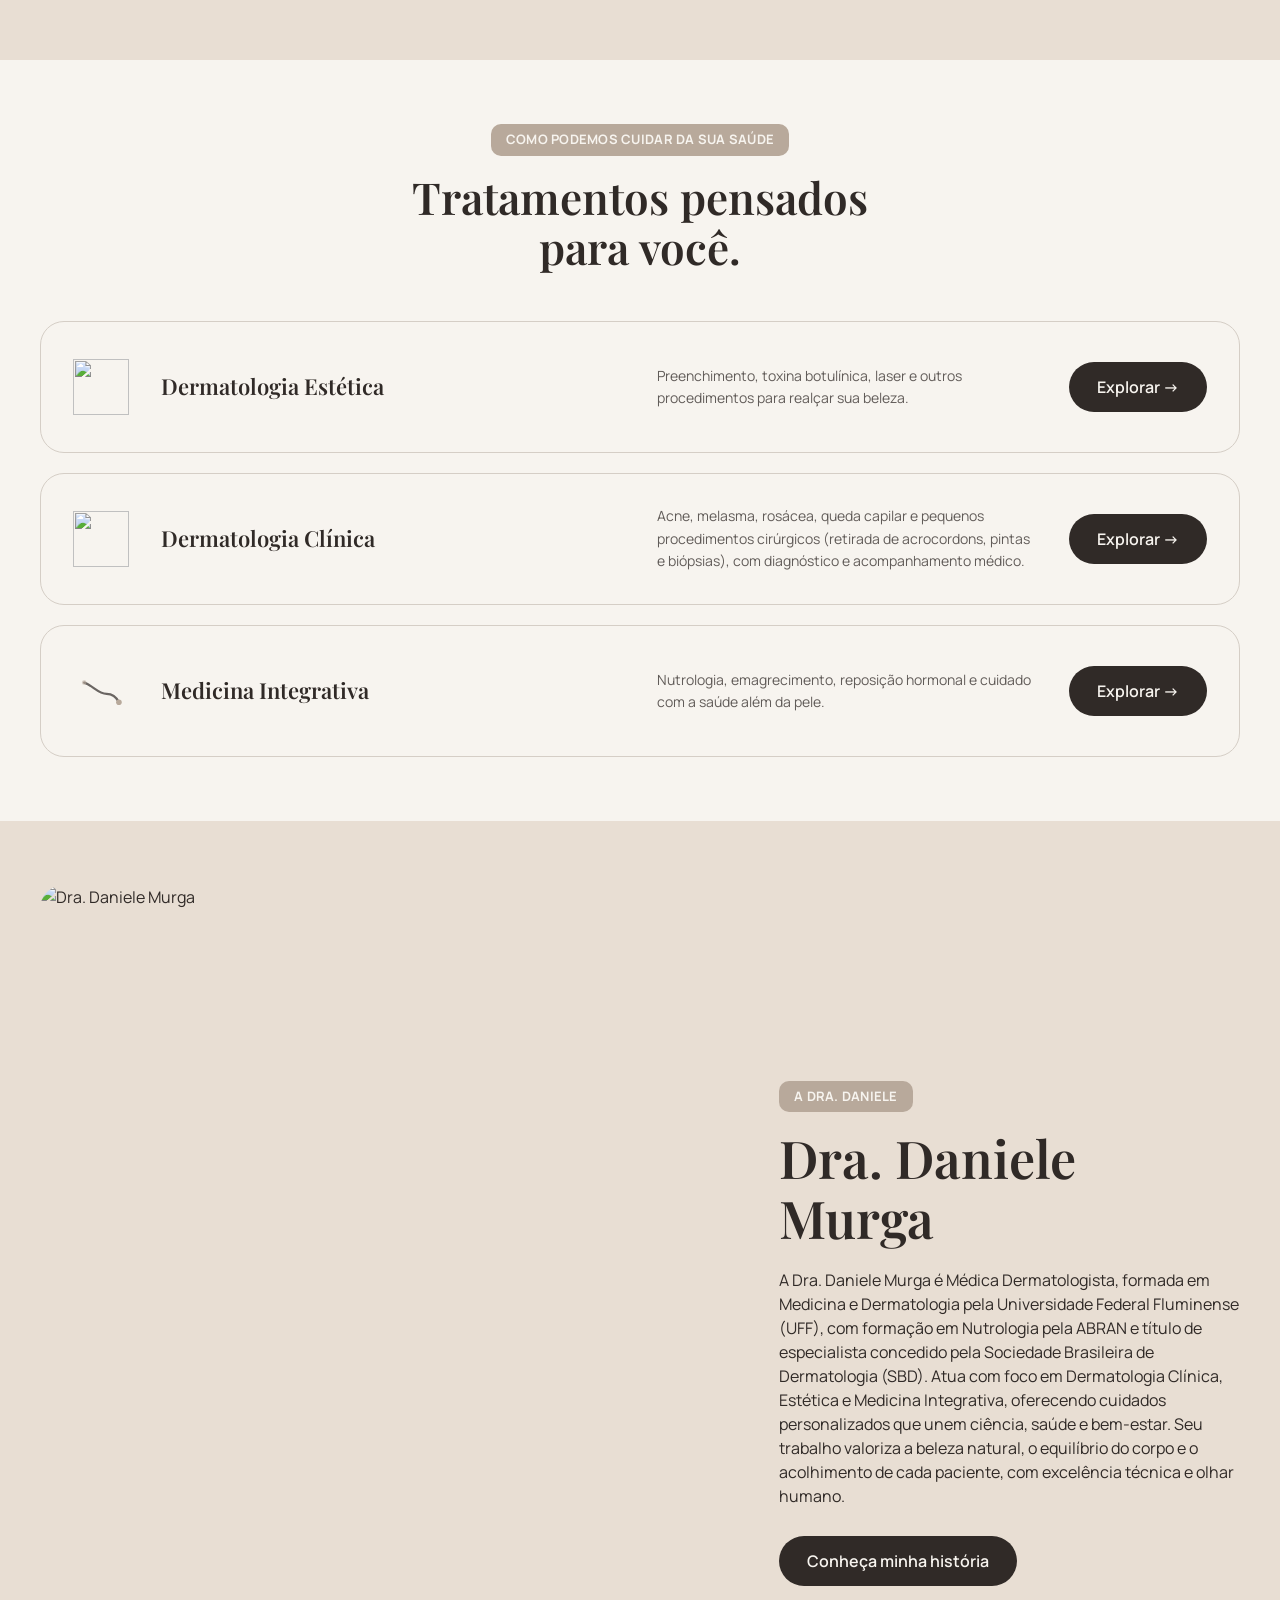
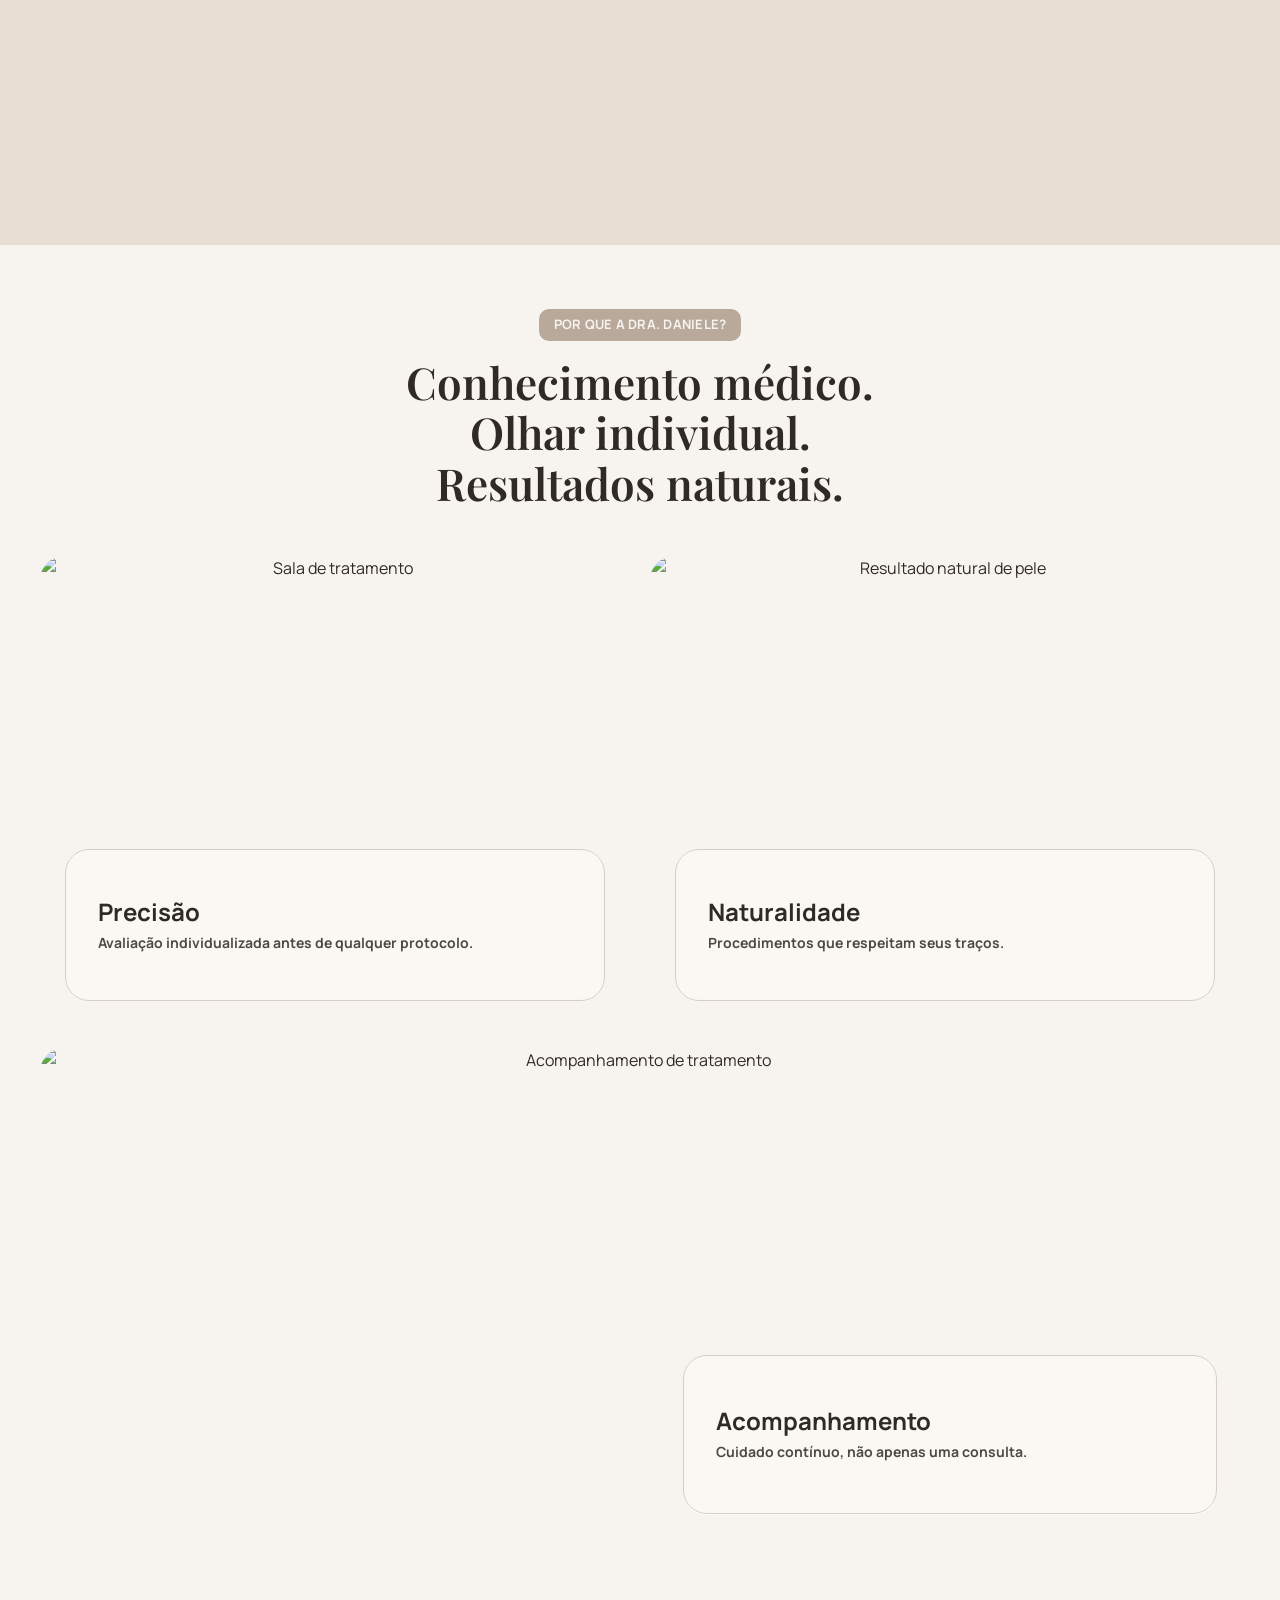
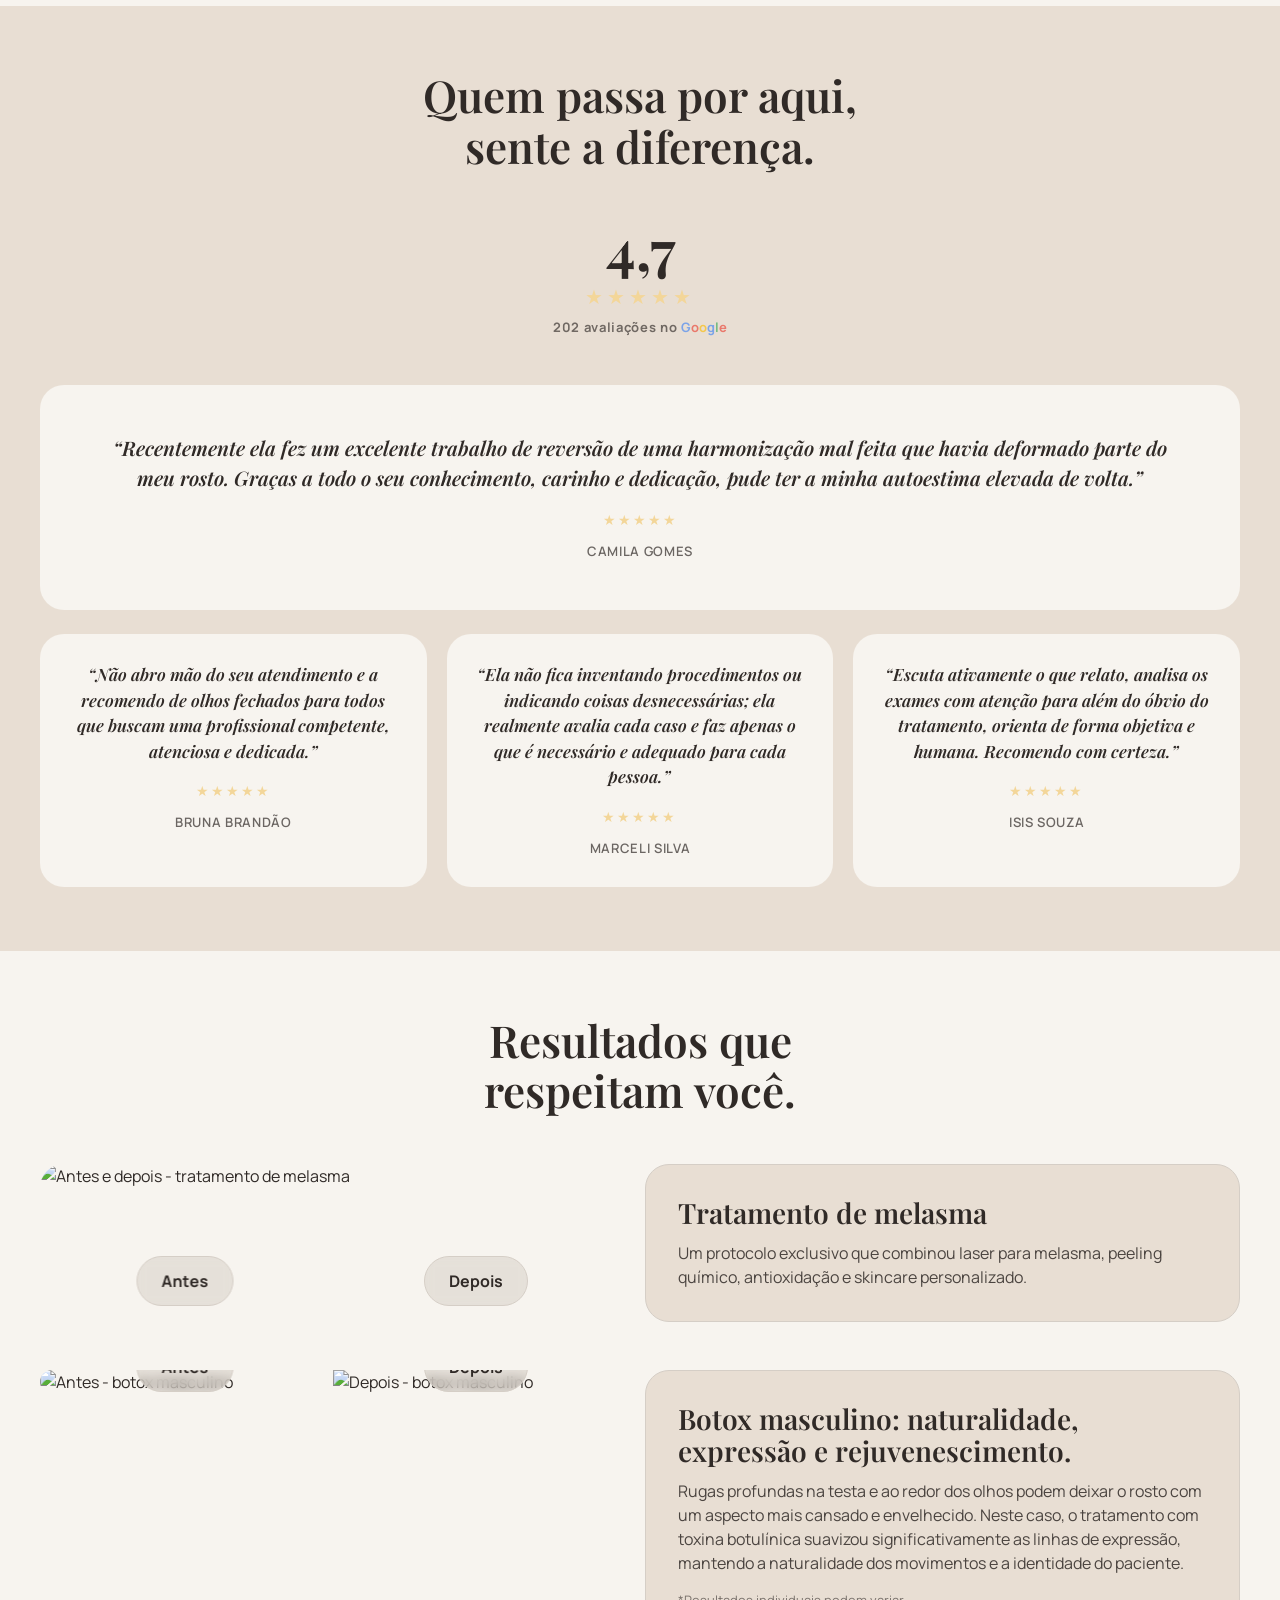
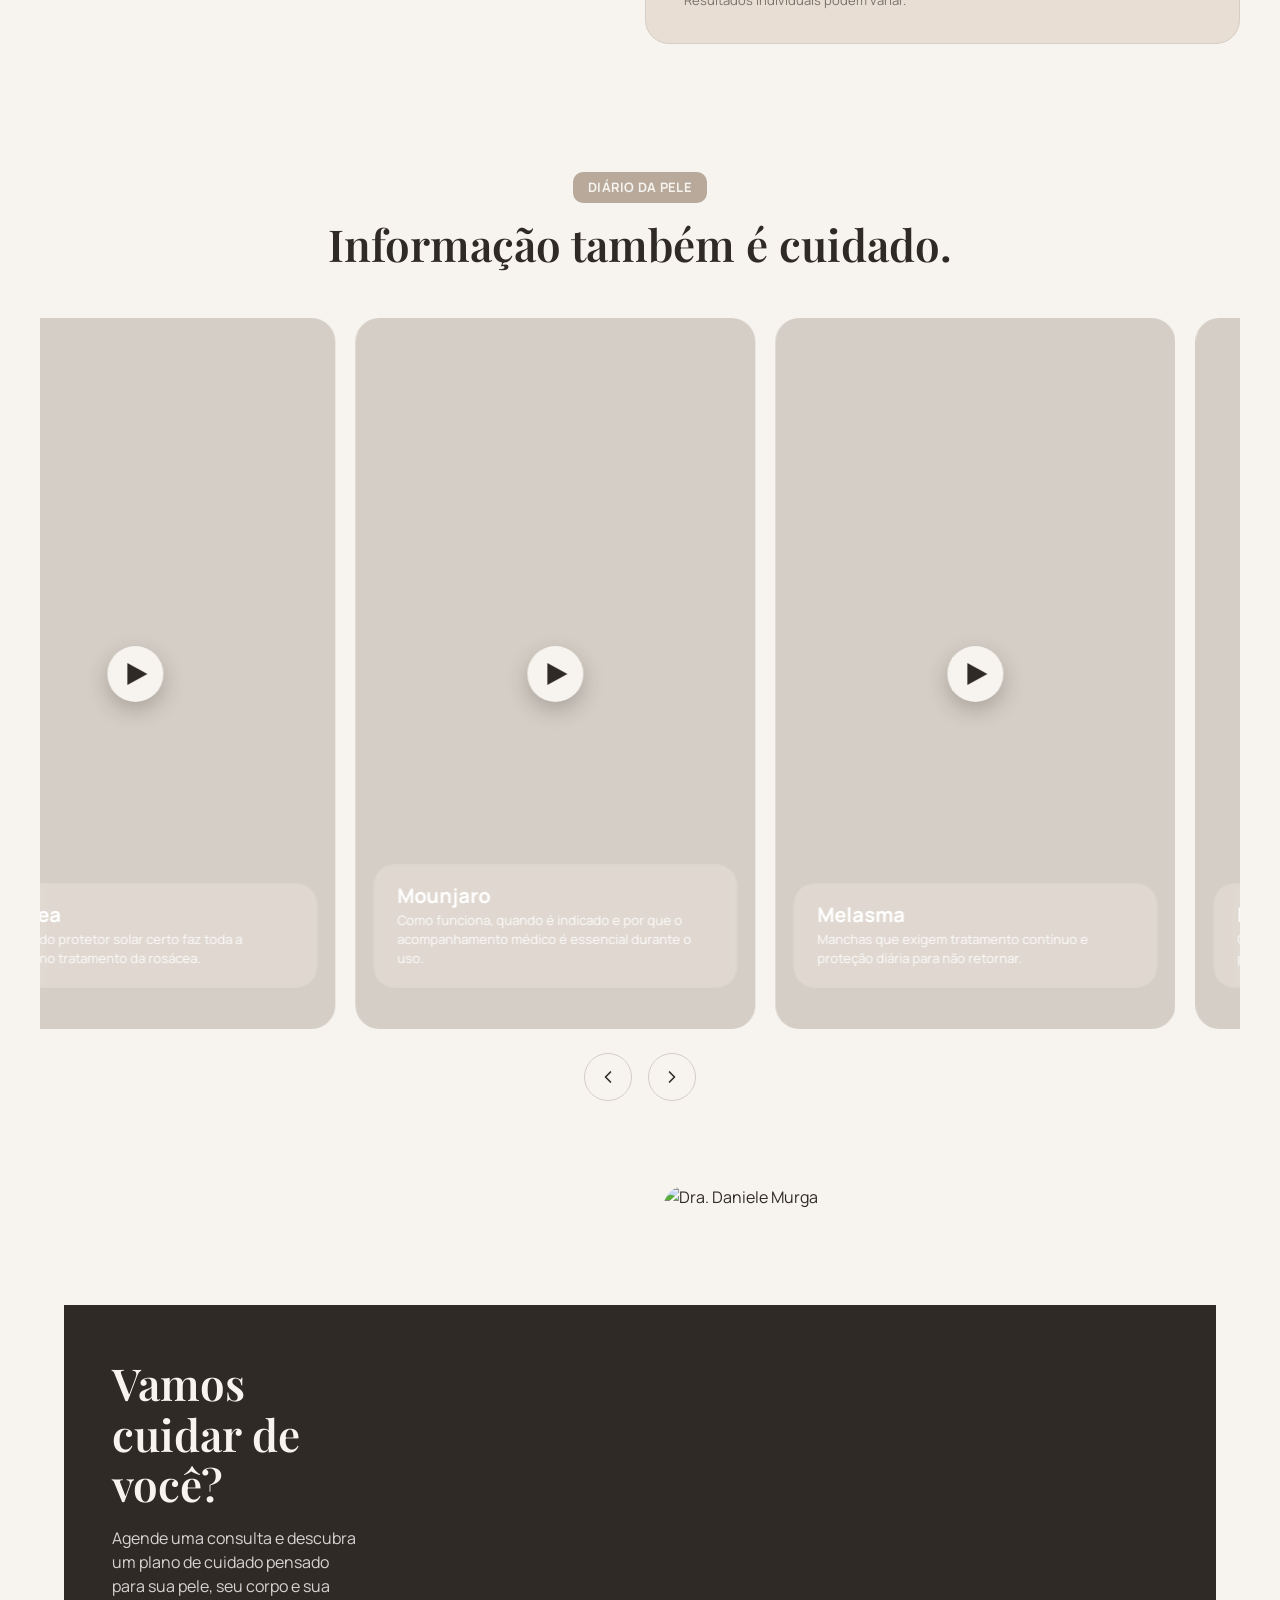
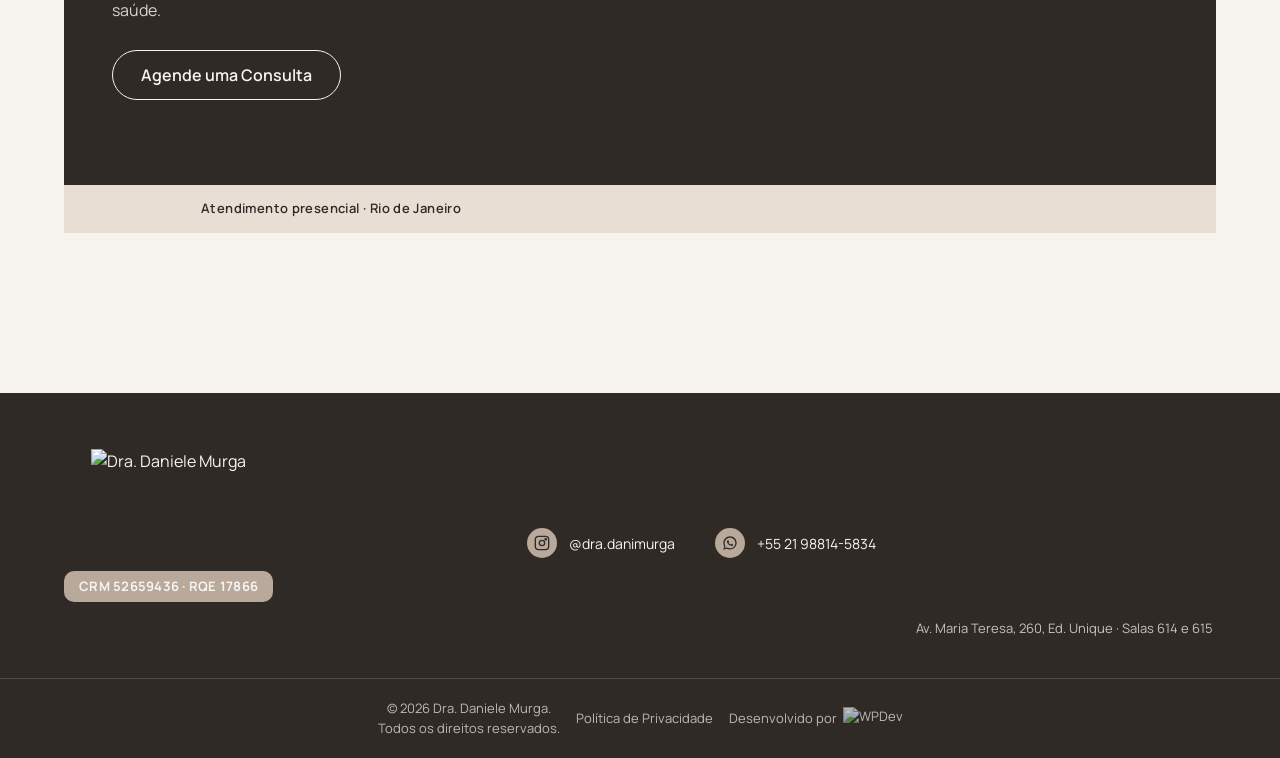
==== commit b46429a5: "fix: adiciona CRM 52659436 e RQE 17866 nos badges do hero e footer" ====
--- a/index.html
+++ b/index.html
@@ -109,13 +109,13 @@
 
       <div class="hero-photo">
         <img src="https://res.cloudinary.com/do0uq7w4n/image/upload/f_auto,q_auto,w_900,c_limit/v1788412300/hero-daniele_muzgtg.jpg" alt="Dra. Daniele Murga, dermatologista">
-        <span class="badge-float">CRM &middot; RQE</span>
+        <span class="badge-float">CRM 52659436 &middot; RQE 17866</span>
       </div>
     </div>
 
     <div class="hero-credentials">
       <div class="container credentials-inner">
-        <span>CRM + RQE Dermatologia</span>
+        <span>CRM 52659436 &middot; RQE 17866</span>
         <span>Atendimento Personalizado</span>
         <span>Est&eacute;tica Natural</span>
       </div>
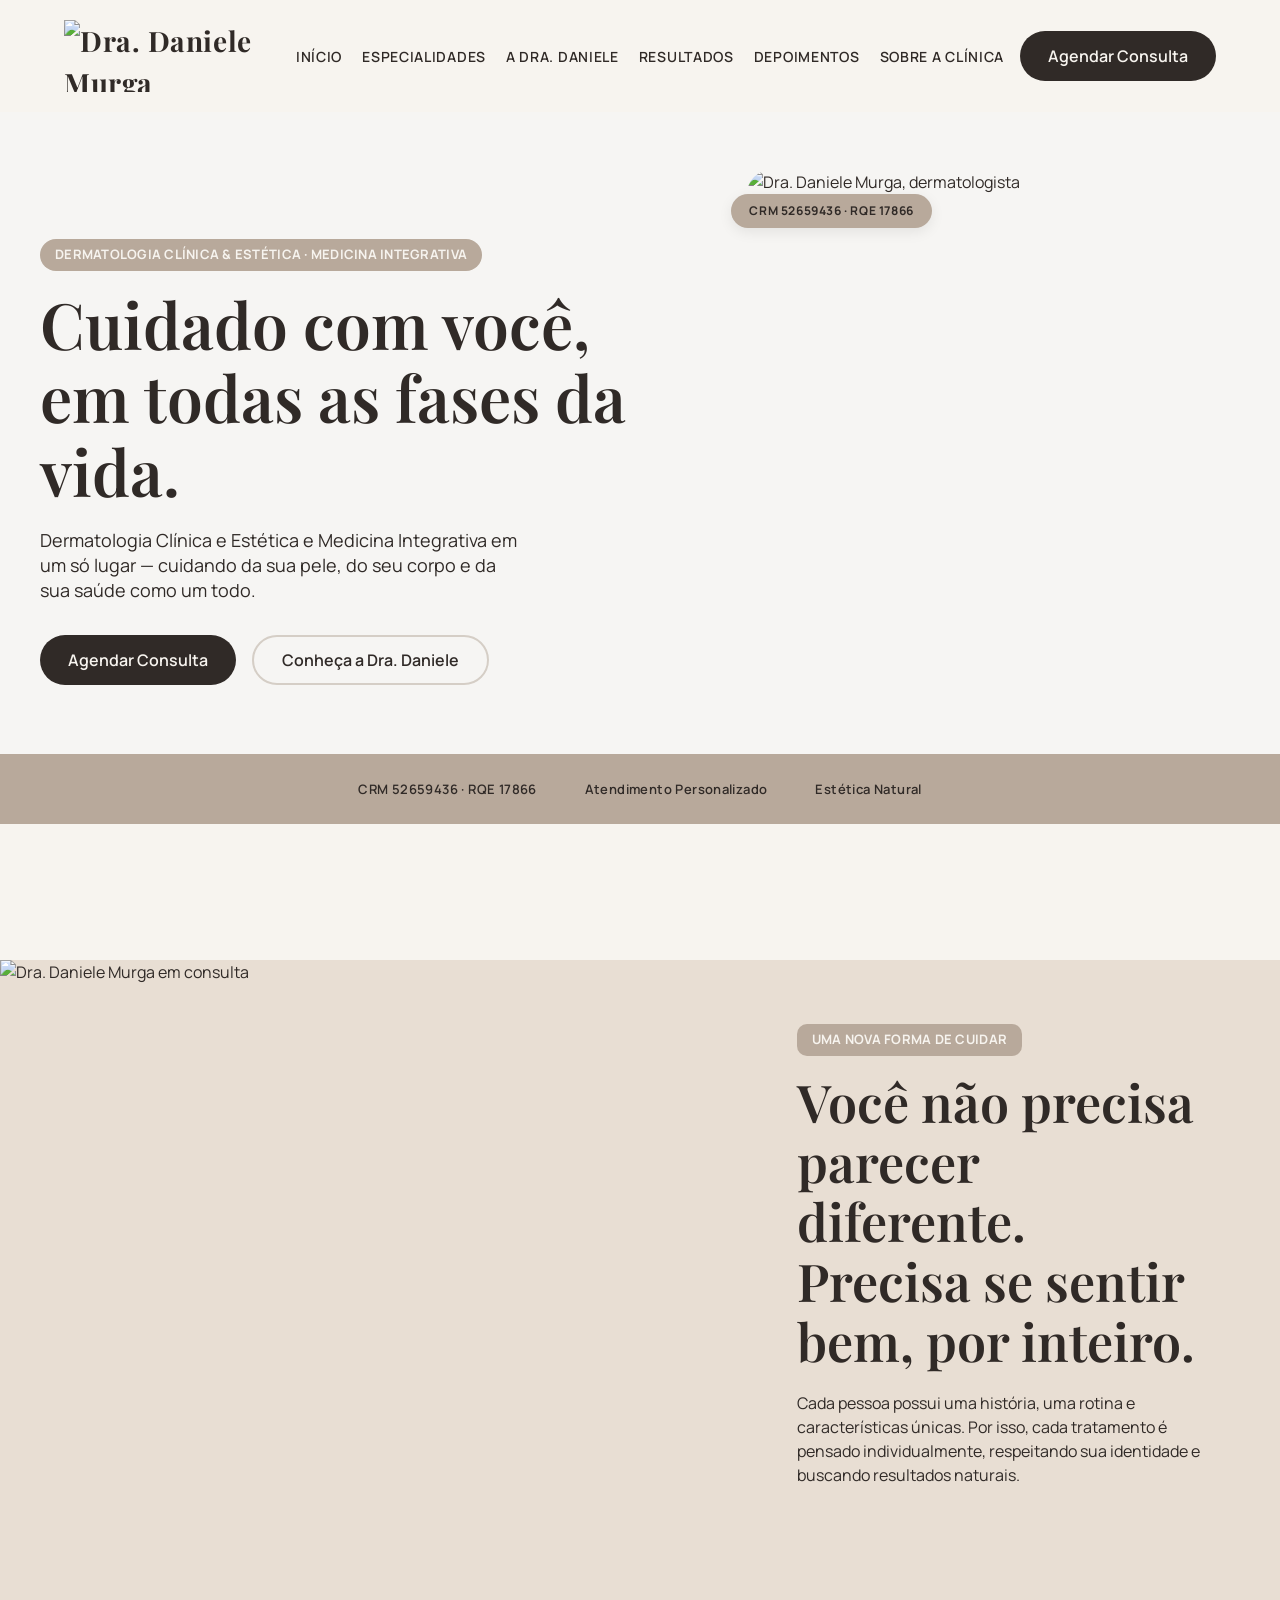
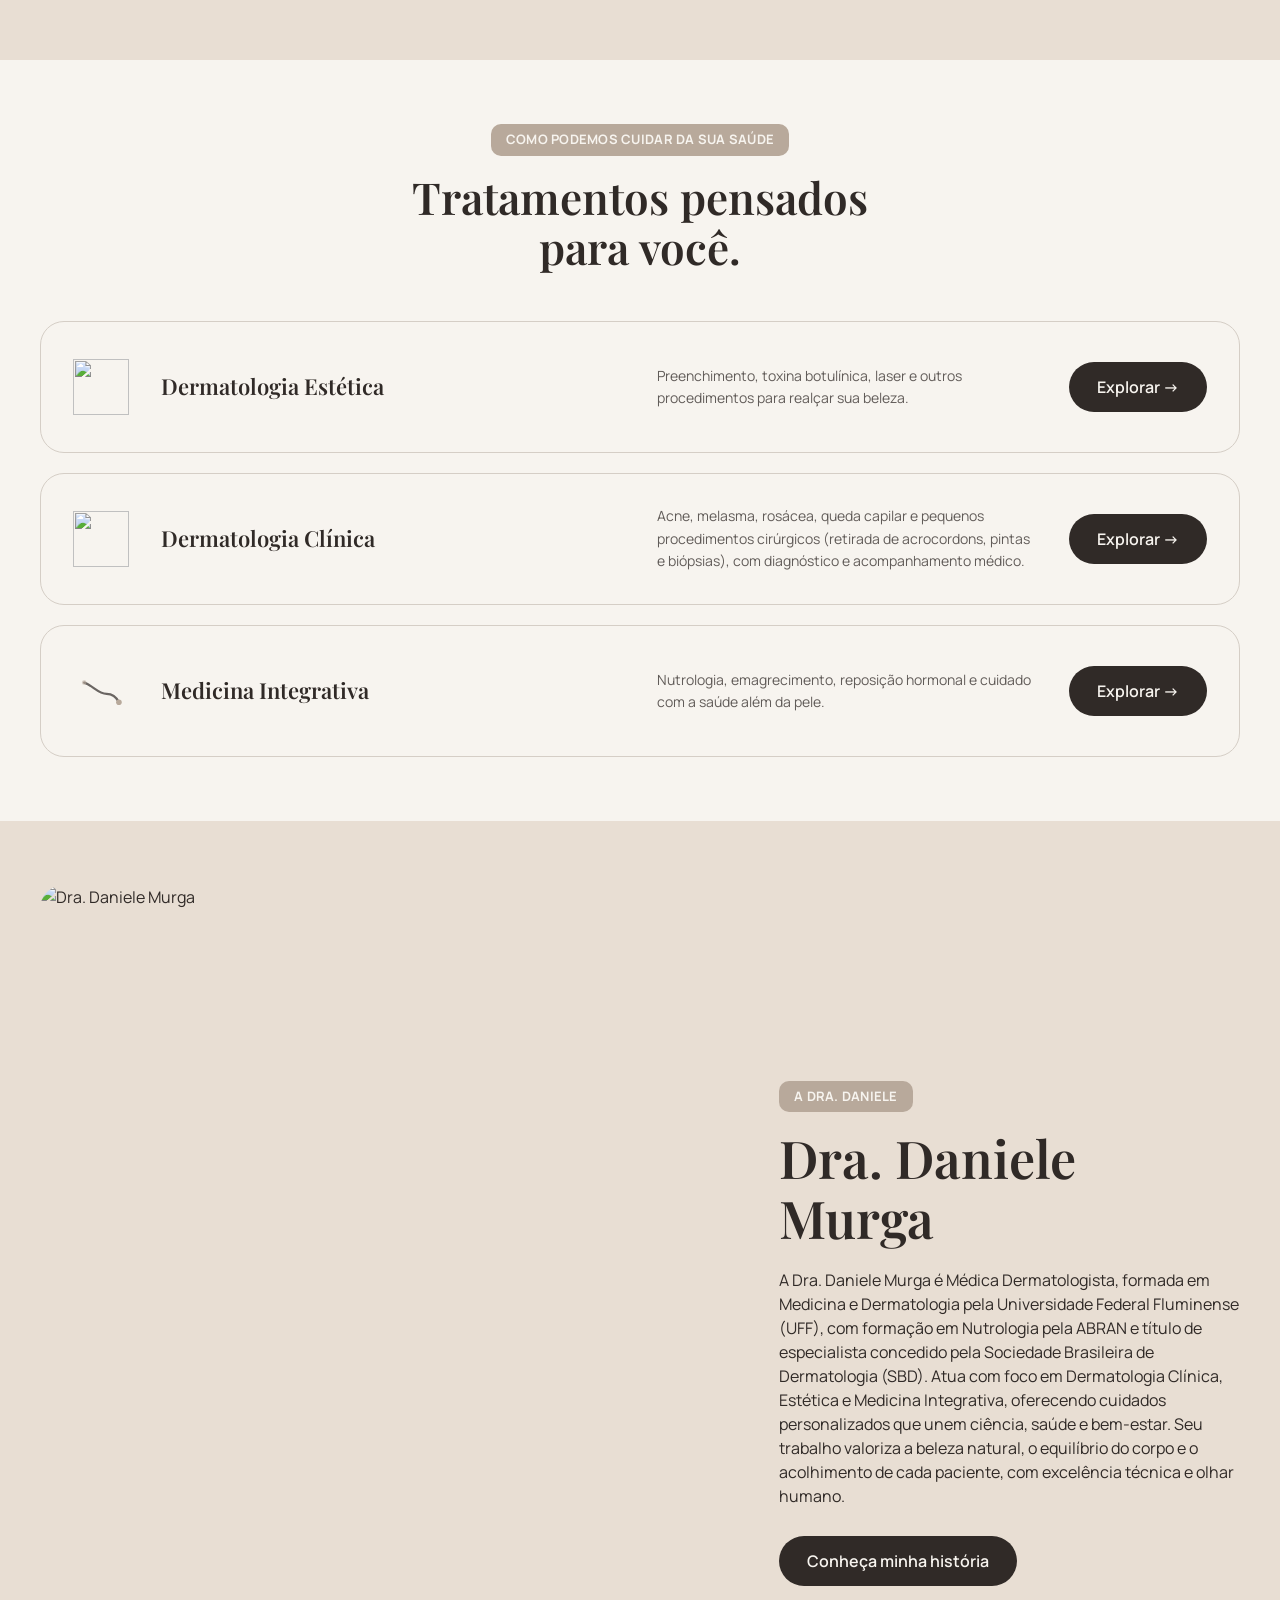
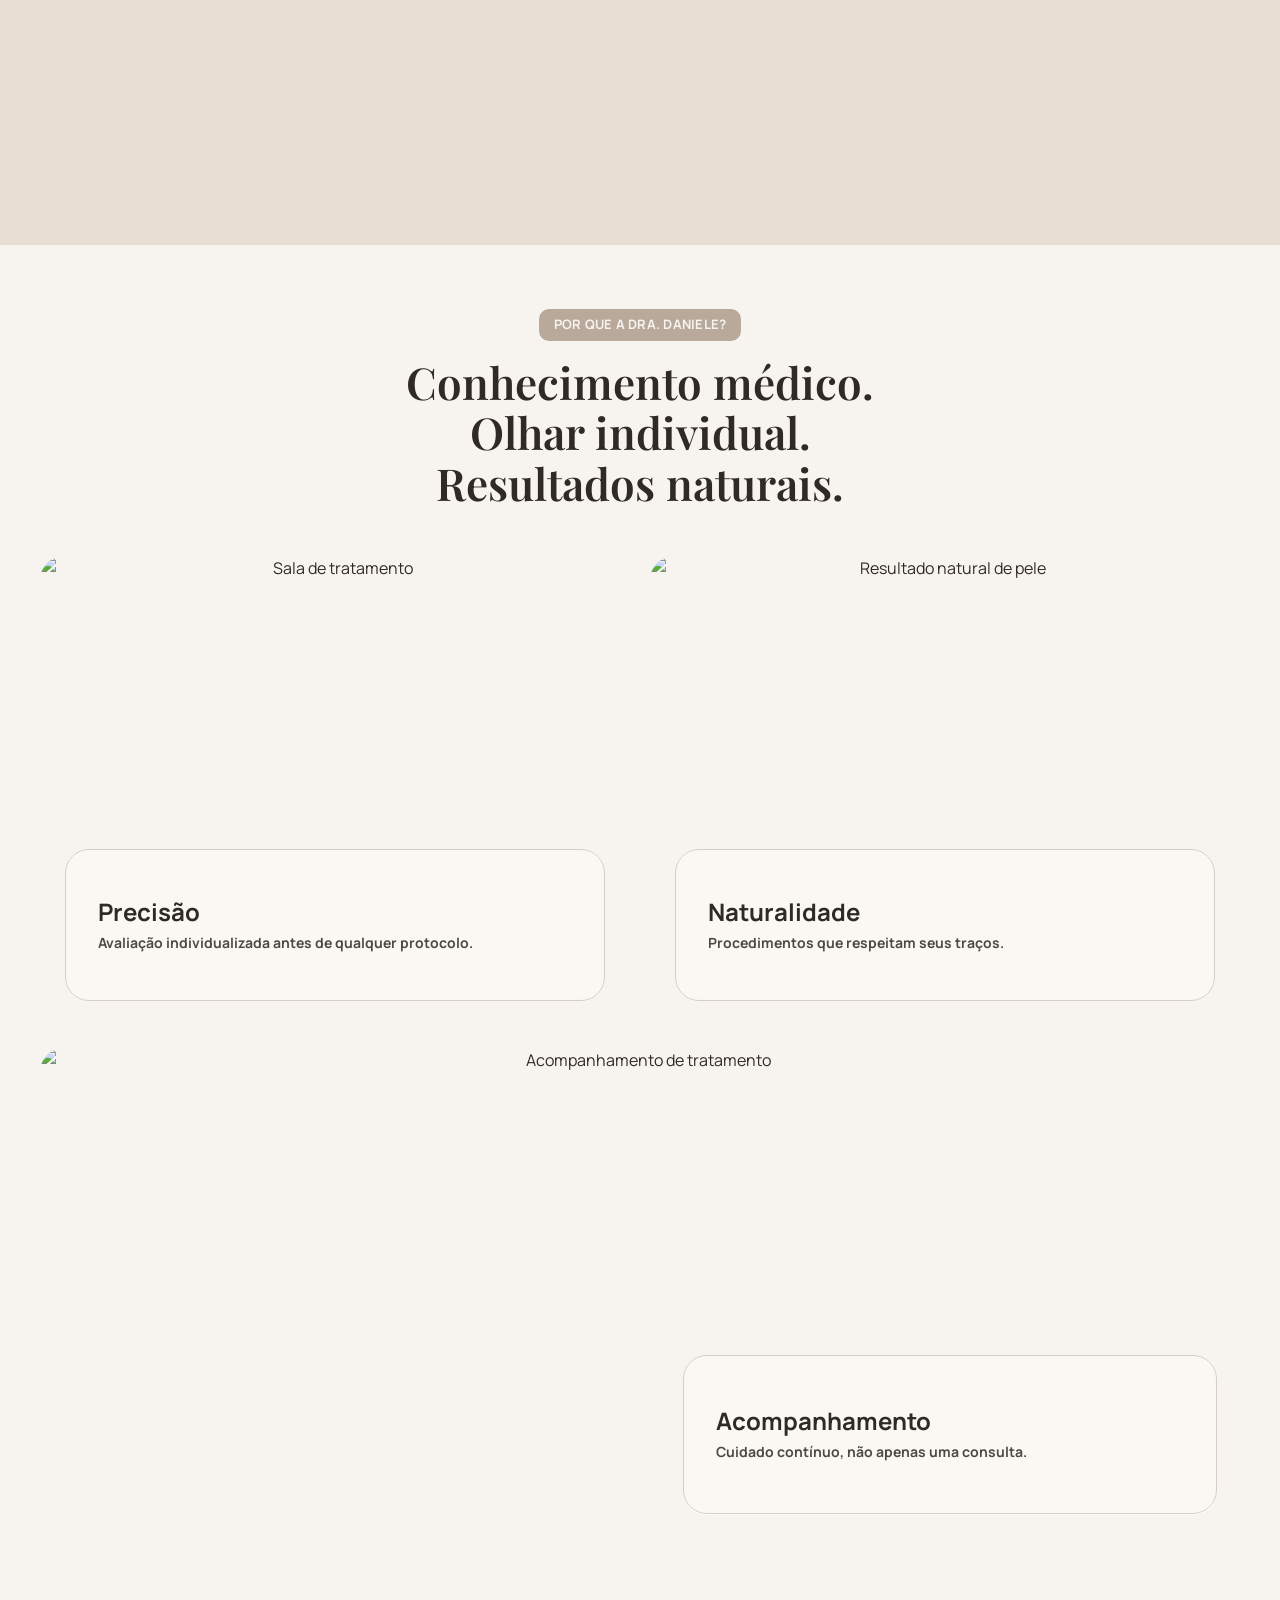
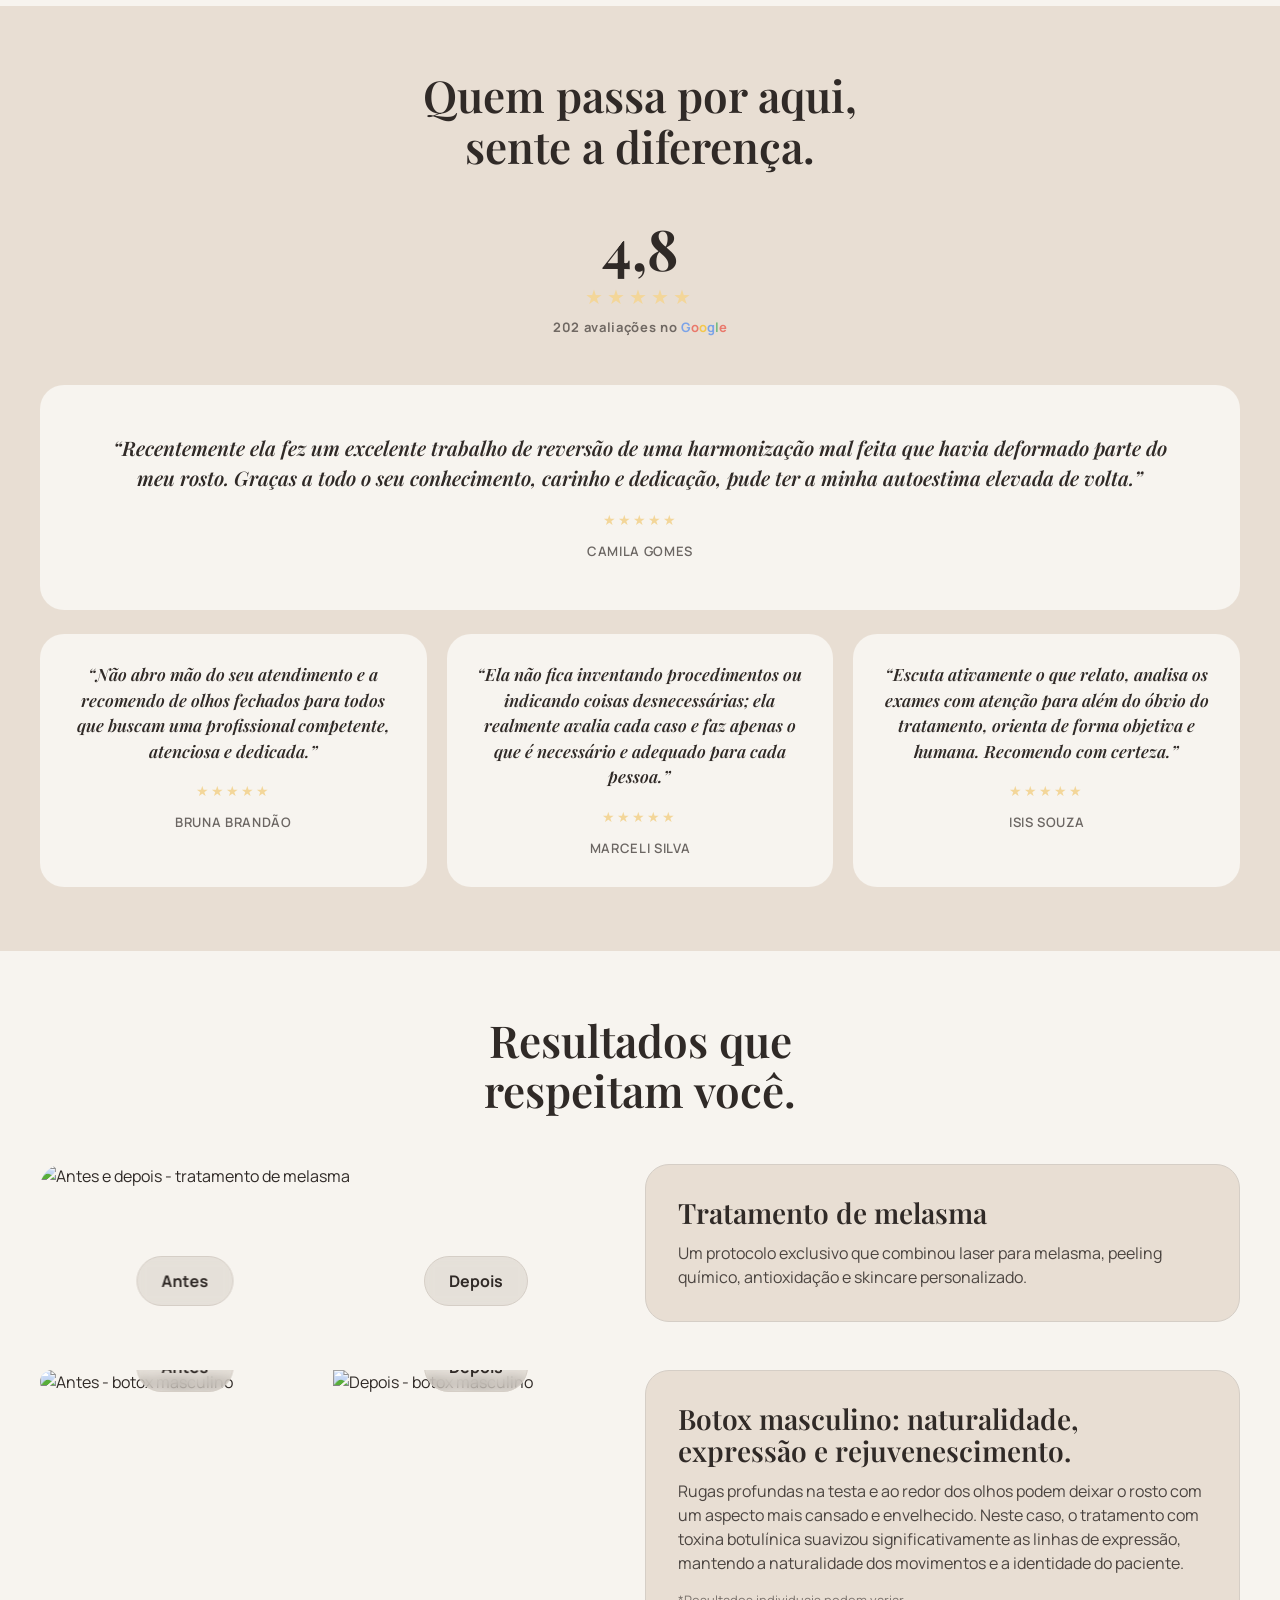
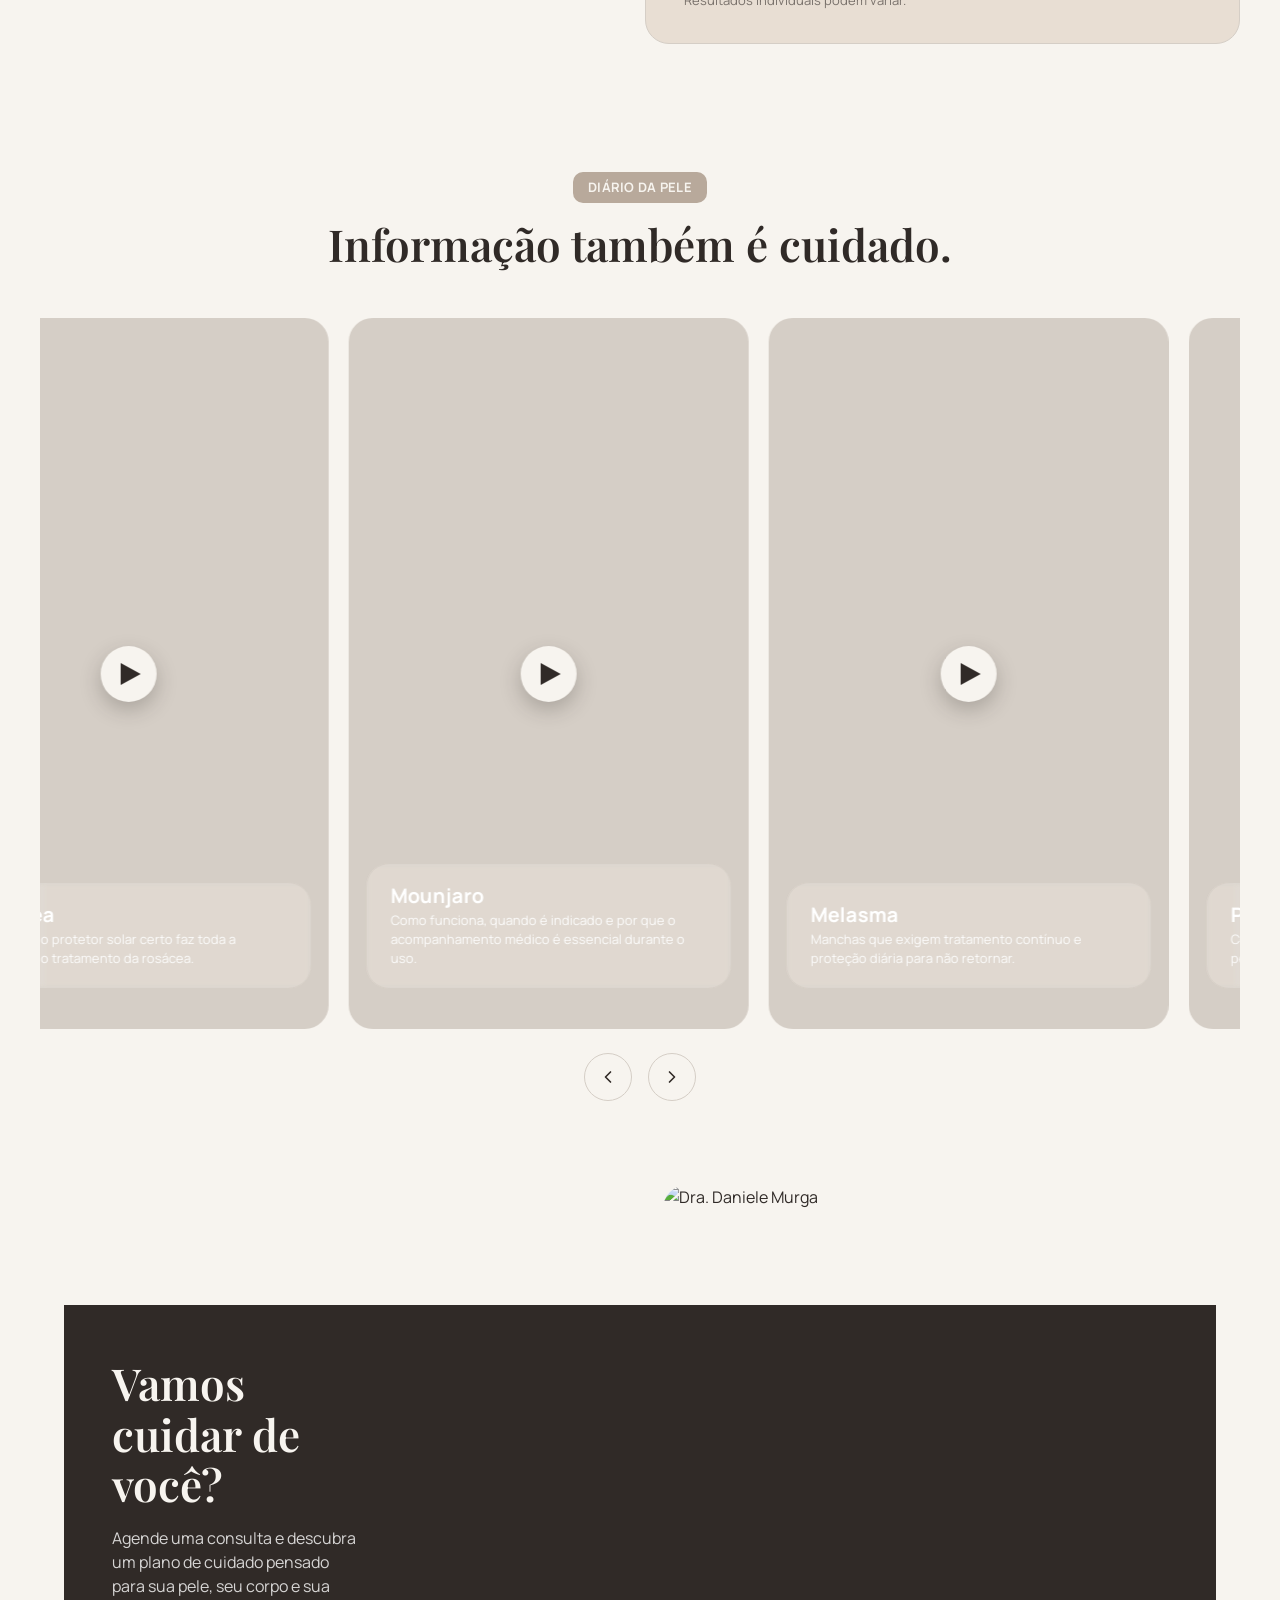
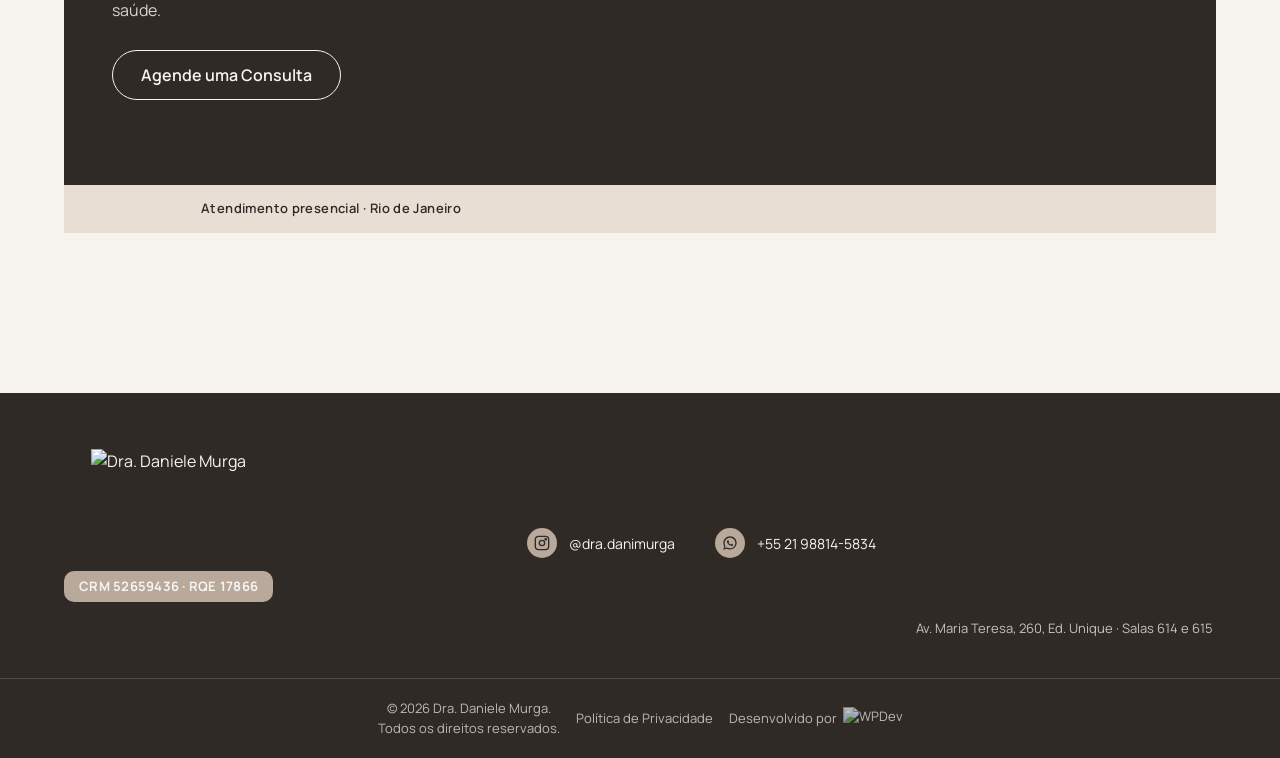
==== commit f27a2995: "Atualiza nota do Google para 4,8" ====
--- a/index.html
+++ b/index.html
@@ -245,7 +245,7 @@
       <h2 class="section-title section-title-center">Quem passa por aqui,<br>sente a diferença.</h2>
 
       <div class="google-stat">
-        <span class="google-stat-number">4,7</span>
+        <span class="google-stat-number">4,8</span>
         <span class="google-stat-stars" aria-hidden="true">&#9733;&#9733;&#9733;&#9733;&#9733;</span>
         <span class="google-stat-count">202 avalia&ccedil;&otilde;es no <span class="google-review-source"><span>G</span><span>o</span><span>o</span><span>g</span><span>l</span><span>e</span></span></span>
       </div>
